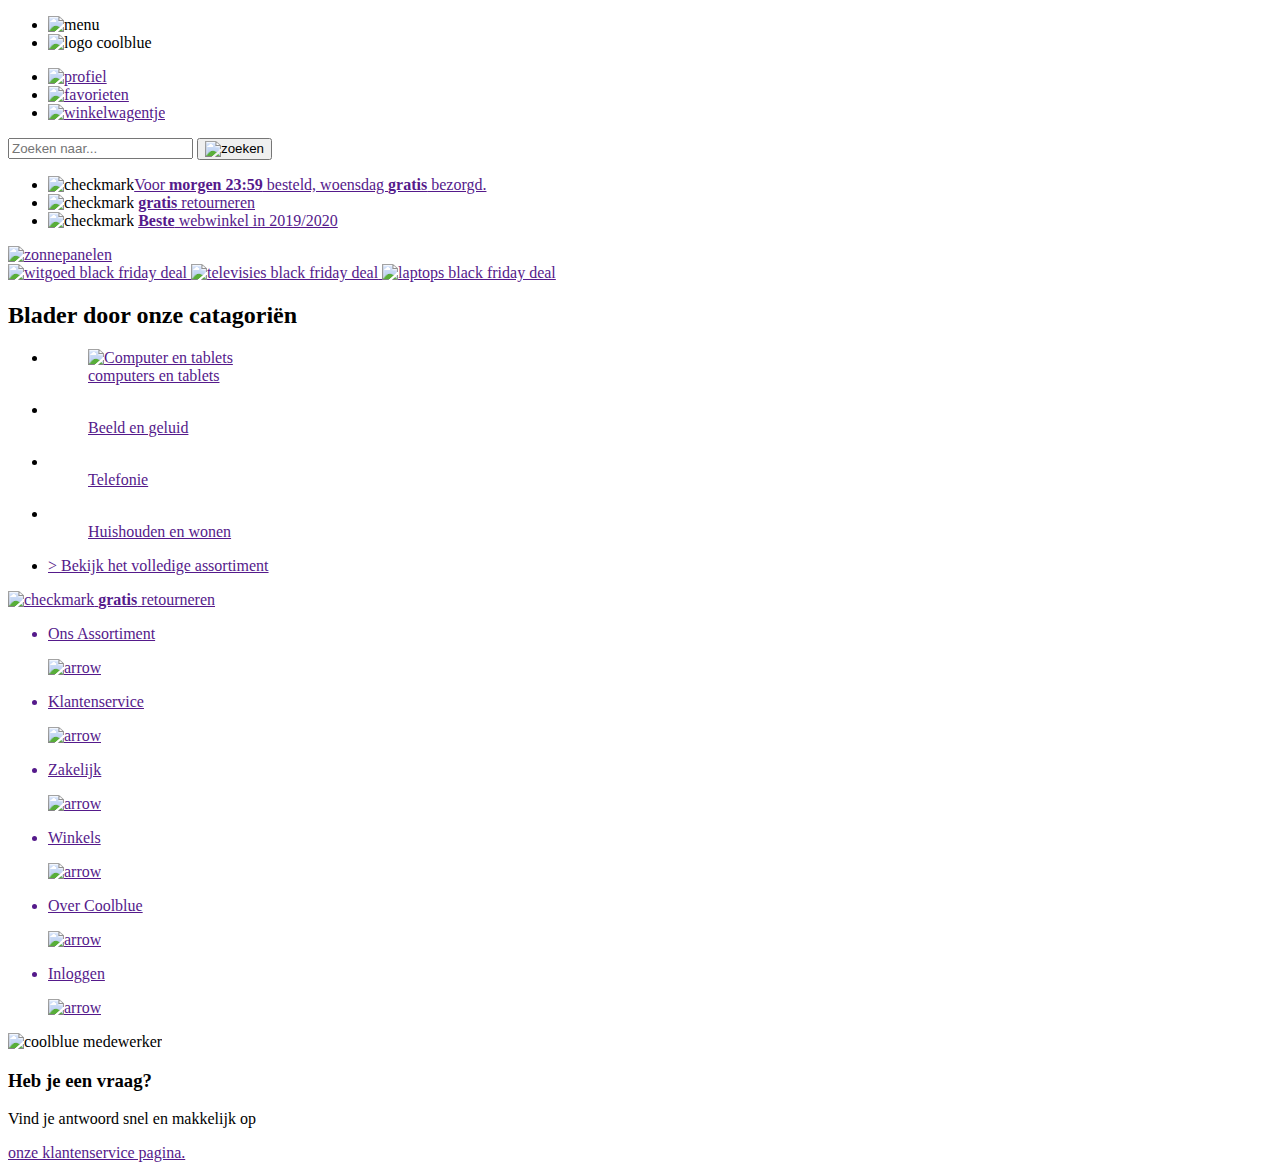
==== index.html @ 5d1df78a "Add files via upload" ====
<!doctype html>
<html lang="nl">
	
<head>
	<meta charset="UTF-8">
	<meta name="author" content="jouw naam">
	<meta name="viewport" content="width=device-width, initial-scale=1">
	
	<title>Coolblue - alles voor een glimlach</title>
	
	<link href="styles/style.css" rel="stylesheet">
</head>

<body>
	<header>
	    <nav>
	        <ul>
	            <li><img src="./images/list.svg" alt="menu"></li>
	            <li><img src="./images/coolblue.svg" alt="logo coolblue"></li>
	        </ul>
	        
	        <ul>
	            <li><a href=""><img src="./images/user-profile.svg" alt="profiel"></a></li>
	            <li><a href=""><img src="./images/heart.svg" alt="favorieten"></a></li>
	            <li><a href=""><img src="./images/shopping-cart.svg" alt="winkelwagentje"></a></li>
	        </ul>
	    </nav>
	    <form action="">
	        <input type="text" placeholder="Zoeken naar...">
	        <button><img src="./images/loupe.svg" alt="zoeken"></button>
	    </form>
	</header>
	<main>
   <nav>
       <ul>
           <li><img src="./images/check.svg" alt="checkmark"><a href="">Voor <strong>morgen 23:59</strong> besteld, woensdag <strong>gratis</strong> bezorgd.</a> </li>
           <li>
              <img src="./images/check.svg" alt="checkmark">
               <a href=""><strong>gratis</strong> retourneren</a>
           </li>
           <li>
              <img src="./images/check.svg" alt="checkmark">
               <a href=""><strong>Beste</strong> webwinkel in 2019/2020</a>
           </li>
       </ul>
   </nav>
	   <a href="">
	       <img src="./images/header.jfif" alt="zonnepanelen">
	   </a>
	   <section>
	       <a href="">
	           <img src="./images/procenten1.jfif" alt="witgoed black friday deal">
	       </a>
	       <a href="">
	           <img src="./images/procenten2.jfif" alt="televisies black friday deal">
	       </a>
	       <a href="">
	           <img src="./images/procenten3.jfif" alt="laptops black friday deal">
	       </a>
	   </section>
	   <nav>
	       <h2>Blader door onze catagoriën</h2>
	       <ul>
	       <li>
	           <a href="">
	           <figure>
	               <img src="./images/comtab.png" alt="Computer en tablets">
	               <figcaption>computers en tablets</figcaption>
	           </figure>
	       </a>
	       </li>
	       <li>
	           <a href="">
	           <figure>
	               <img src="./images/beeld.png" alt="">
	               <figcaption>Beeld en geluid</figcaption>
	           </figure>
	       </a>
	       </li>
	       <li>
	           <a href="">
	           <figure>
	               <img src="./images/telefonie.png" alt="">
	               <figcaption>Telefonie</figcaption>
	           </figure>
	       </a>
	       </li>
	       <li>
	           <a href="">
	           <figure>
	               <img src="./images/huishoud.png" alt="">
	               <figcaption>Huishouden en wonen</figcaption>
	           </figure>
	       </a>
	       </li>
	       <li>
	           <a href="">> Bekijk het volledige assortiment</a>
	       </li>
           </ul>
	   </nav>
	   <div>
	       <div></div>
               <a href=""><img src="./images/check.svg" alt="checkmark"> <strong>gratis</strong> retourneren</a>
               <div></div>
	   </div>
	</main>
	
	<footer>
	    <nav>
	        <ul>
	            <a href="">
	                <li>
	                <p>Ons Assortiment</p>
	                <img src="./images/bracket_white.svg" alt="arrow">
	            </li>
	            </a>
	            <a href="">
	                <li>
	                <p>Klantenservice</p>
	                <img src="./images/bracket_white.svg" alt="arrow">
	            </li>
	            </a>
	            <a href="">
	                <li>
	                <p>Zakelijk</p>
	                <img src="./images/bracket_white.svg" alt="arrow">
	            </li>
	            </a>
	            <a href="">
	                <li>
	                <p>Winkels</p>
	                <img src="./images/bracket_white.svg" alt="arrow">
	            </li>
	            </a>
	            <a href="">
	                <li>
	                <p>Over Coolblue</p>
	                <img src="./images/bracket_white.svg" alt="arrow">
	            </li>
	            </a>
	            <a href="">
	                <li>
	                <p>Inloggen</p>
	                <img src="./images/bracket_white.svg" alt="arrow">
	            </li>
	            </a>
	        </ul>
	    </nav>
	    <section>
	        <img src="./images/coolbluedude.png" alt="coolblue medewerker" class="coolbluedude">
	            <div>
	                <h3>Heb je een vraag?</h3>
	                <p>Vind je antwoord snel en makkelijk op </p><a href="">onze klantenservice pagina.</a>
	            </div>
	    </section>
	</footer>
	<script src="scripts/script.js"></script>
</body>
	
</html>
---- styles/style.css ----
/* CSS Document */
*, *::after, *::before {
  box-sizing:border-box;  
}
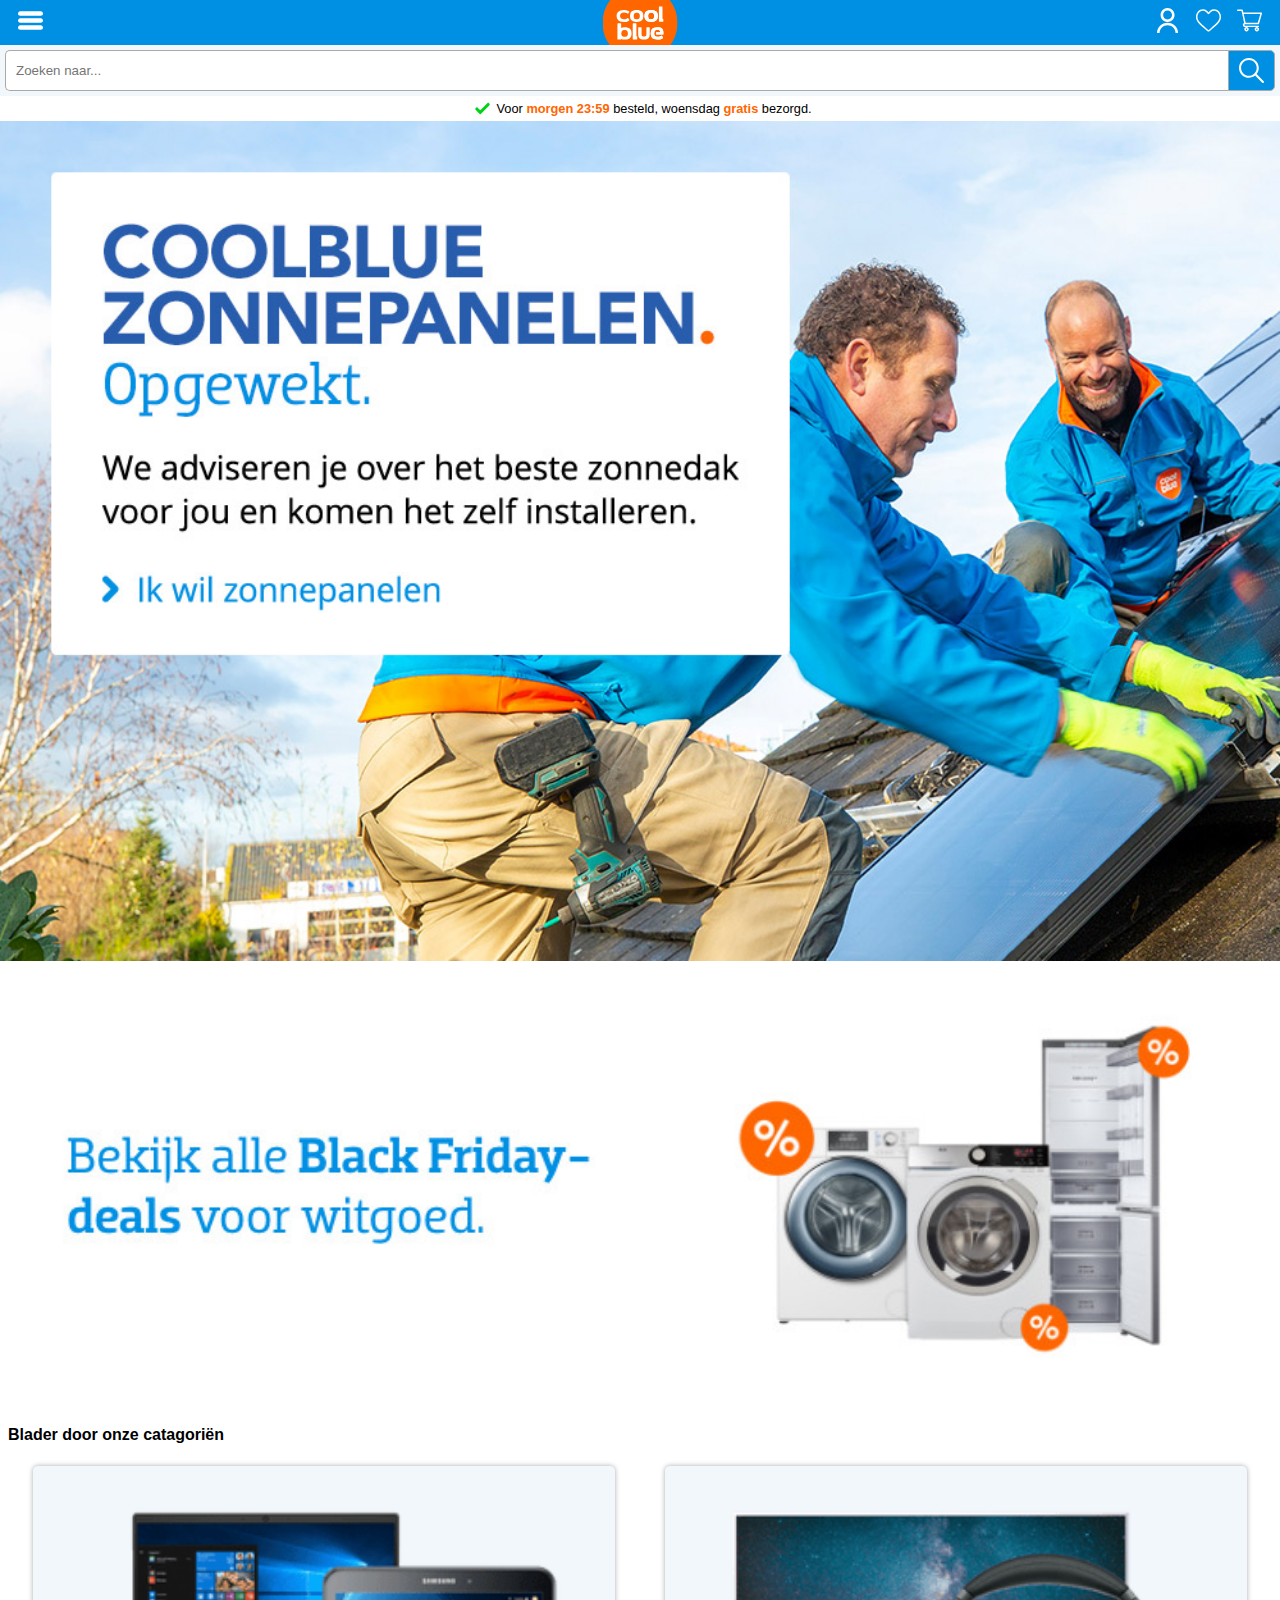
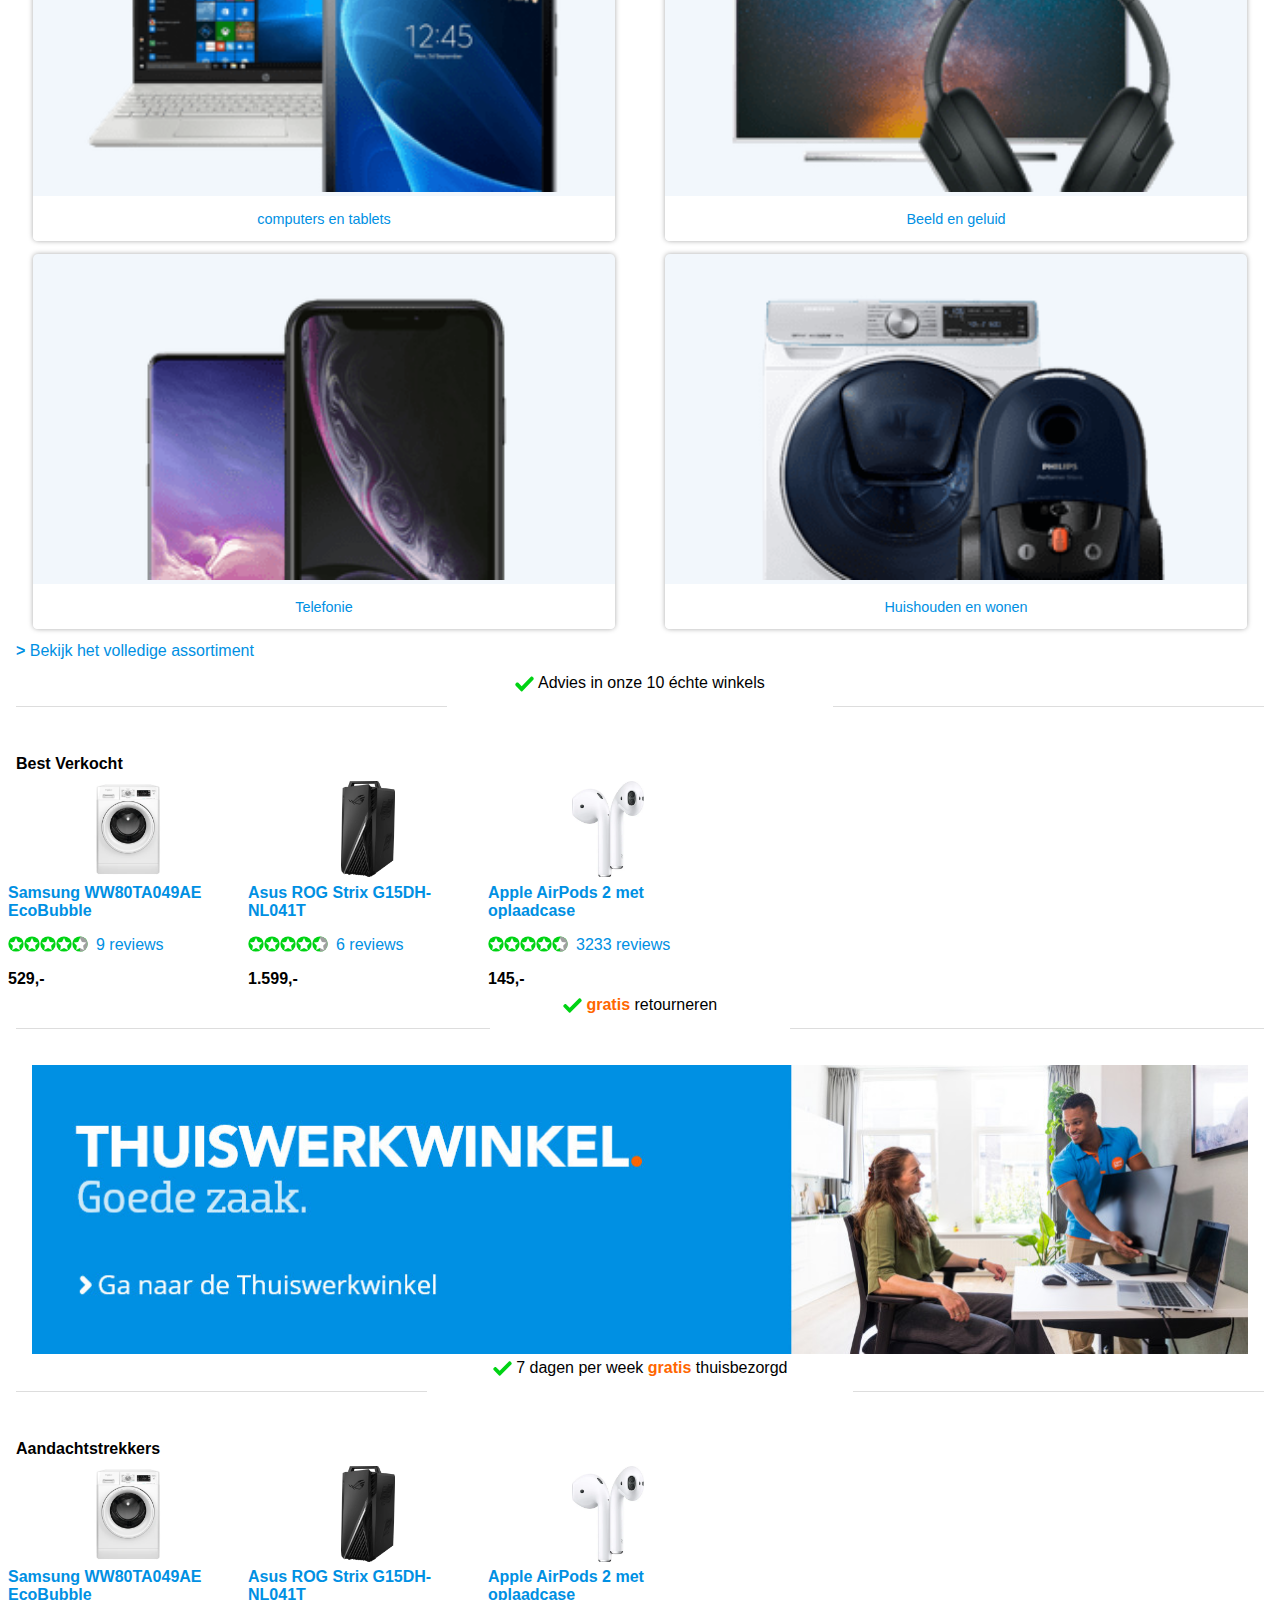
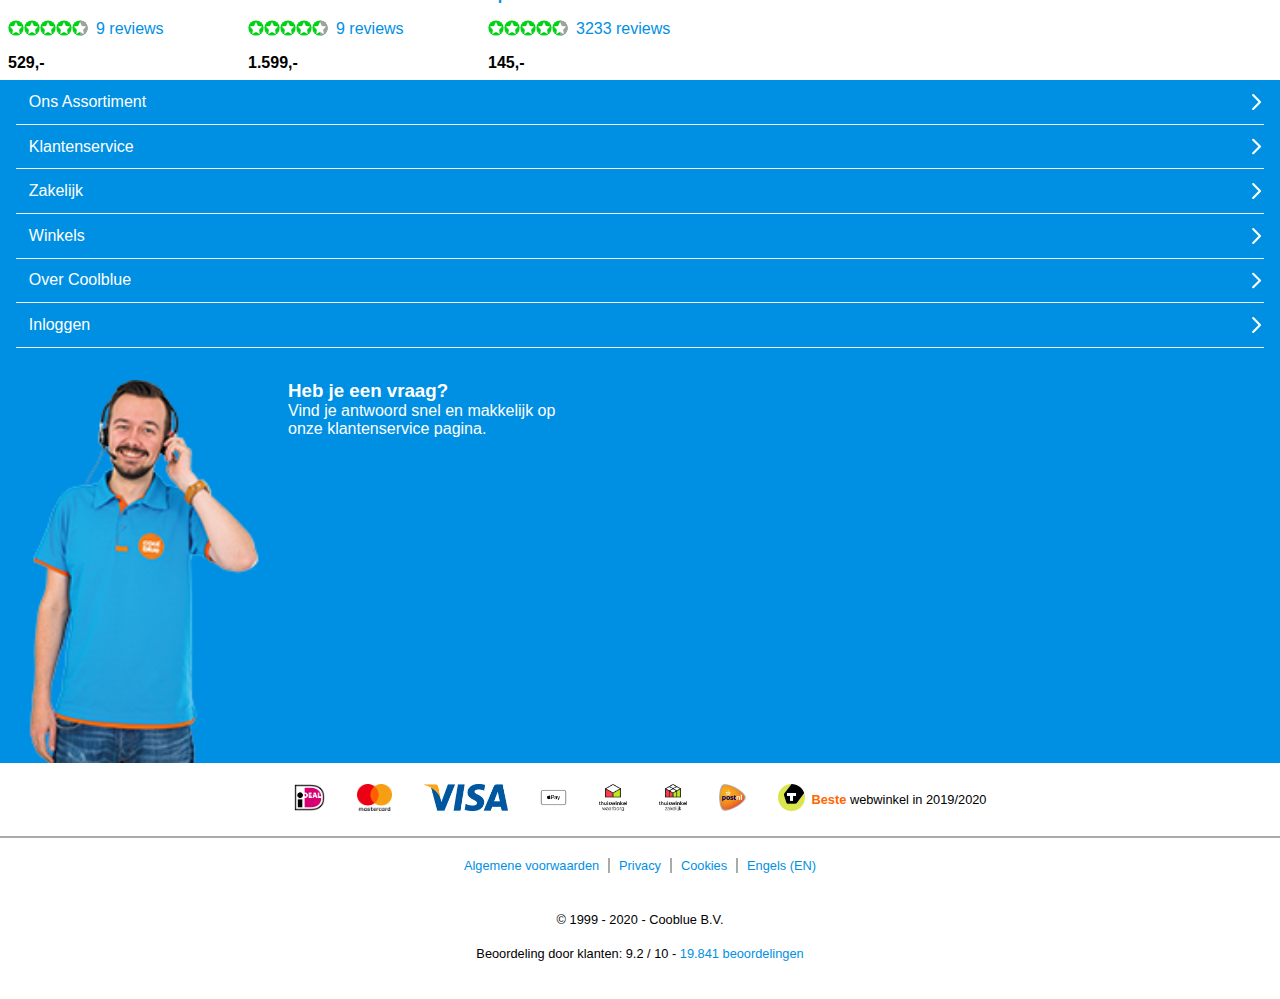
==== commit 2bc018be: "Add files via upload" ====
--- a/index.html
+++ b/index.html
@@ -5,7 +5,7 @@
 	<meta charset="UTF-8">
 	<meta name="author" content="jouw naam">
 	<meta name="viewport" content="width=device-width, initial-scale=1">
-	
+	<link rel="icon" href="./images/coolblue.svg">
 	<title>Coolblue - alles voor een glimlach</title>
 	
 	<link href="styles/style.css" rel="stylesheet">
@@ -25,14 +25,14 @@
 	            <li><a href=""><img src="./images/shopping-cart.svg" alt="winkelwagentje"></a></li>
 	        </ul>
 	    </nav>
-	    <form action="">
+	    <form action="get">
 	        <input type="text" placeholder="Zoeken naar...">
 	        <button><img src="./images/loupe.svg" alt="zoeken"></button>
 	    </form>
 	</header>
 	<main>
    <nav>
-       <ul>
+       <ul id="animation">
            <li><img src="./images/check.svg" alt="checkmark"><a href="">Voor <strong>morgen 23:59</strong> besteld, woensdag <strong>gratis</strong> bezorgd.</a> </li>
            <li>
               <img src="./images/check.svg" alt="checkmark">
@@ -44,7 +44,7 @@
            </li>
        </ul>
    </nav>
-	   <a href="">
+	   <a class="banner" href="">
 	       <img src="./images/header.jfif" alt="zonnepanelen">
 	   </a>
 	   <section>
@@ -98,52 +98,181 @@
 	       </li>
            </ul>
 	   </nav>
-	   <div>
+	   <div class="opmaak">
 	       <div></div>
-               <a href=""><img src="./images/check.svg" alt="checkmark"> <strong>gratis</strong> retourneren</a>
+               <a href=""><img class="opmaakfoto" src="./images/check.svg" alt="checkmark"> Advies in onze 10 échte winkels</a>
                <div></div>
 	   </div>
+	   
+	   <nav>
+	       <h2>Best Verkocht</h2>
+	       <ul>
+	       <li>
+	           <a href="">
+	           <figure>
+	               <img src="./images/wasmachine.webp" alt="Computer en tablets">
+	               <figcaption>Samsung WW80TA049AE EcoBubble</figcaption>
+	           </figure>
+	           <div class="stars">
+	               <img src="./images/star.svg" alt="star">
+	               <img src="./images/star.svg" alt="star">
+	               <img src="./images/star.svg" alt="star">
+	               <img src="./images/star.svg" alt="star">
+	               <img src="./images/halfstar.svg" alt="half a star">
+	               <p>9 reviews</p>
+	           </div>
+	           <p><strong>529,-</strong></p>
+	       </a>
+	       </li>
+               <li>
+	           <a href="">
+	           <figure>
+	               <img src="./images/asus.webp" alt="Computer en tablets">
+	               <figcaption>Asus ROG Strix G15DH-NL041T </figcaption>
+	           </figure>
+	           <div class="stars">
+	               <img src="./images/star.svg" alt="star">
+	               <img src="./images/star.svg" alt="star">
+	               <img src="./images/star.svg" alt="star">
+	               <img src="./images/star.svg" alt="star">
+	               <img src="./images/halfstar.svg" alt="half a star">
+	               <p>6 reviews</p>
+	           </div>
+	           <p><strong>1.599,-</strong></p>
+	       </a>
+	       </li>
+          <li>
+	           <a href="">
+	           <figure>
+	               <img src="./images/airpods.webp" alt="Computer en tablets">
+	               <figcaption>Apple AirPods 2 met oplaadcase </figcaption>
+	           </figure>
+	           <div class="stars">
+	               <img src="./images/star.svg" alt="star">
+	               <img src="./images/star.svg" alt="star">
+	               <img src="./images/star.svg" alt="star">
+	               <img src="./images/star.svg" alt="star">
+	               <img src="./images/halfstar.svg" alt="half a star">
+	               <p>3233 reviews</p>
+	           </div>
+	           <p><strong>145,-</strong></p>
+	       </a>
+	       </li>
+           </ul>
+	   </nav>
+	   <div class="opmaak">
+	       <div></div>
+               <a href=""><img class="opmaakfoto" src="./images/check.svg" alt="checkmark"> <strong>gratis</strong> retourneren</a>
+               <div></div>
+	   </div>
+	   <nav>
+	       <ul>
+	           <li><img src="./images/thuiswerk.jfif" alt="ad one"></li>
+	           <li><img src="./images/vinger.jfif" alt="ad two"></li>
+	       </ul>
+	   </nav>
+	   <div class="opmaak">
+	       <div></div>
+               <a href=""><img class="opmaakfoto" src="./images/check.svg" alt="checkmark"> 7 dagen per week <strong>gratis</strong> thuisbezorgd</a>
+               <div></div>
+	   </div>
+	   <nav>
+	       <h2>Aandachtstrekkers</h2>
+	       <ul>
+	       <li>
+	           <a href="">
+	           <figure>
+	               <img src="./images/wasmachine.webp" alt="Computer en tablets">
+	               <figcaption>Samsung WW80TA049AE EcoBubble</figcaption>
+	           </figure>
+	           <div class="stars">
+	               <img src="./images/star.svg" alt="star">
+	               <img src="./images/star.svg" alt="star">
+	               <img src="./images/star.svg" alt="star">
+	               <img src="./images/star.svg" alt="star">
+	               <img src="./images/halfstar.svg" alt="half a star">
+	               <p>9 reviews</p>
+	           </div>
+	           <p><strong>529,-</strong></p>
+	       </a>
+	       </li>
+               <li>
+	           <a href="">
+	           <figure>
+	               <img src="./images/asus.webp" alt="Computer en tablets">
+	               <figcaption>Asus ROG Strix G15DH-NL041T </figcaption>
+	           </figure>
+	           <div class="stars">
+	               <img src="./images/star.svg" alt="star">
+	               <img src="./images/star.svg" alt="star">
+	               <img src="./images/star.svg" alt="star">
+	               <img src="./images/star.svg" alt="star">
+	               <img src="./images/halfstar.svg" alt="half a star">
+	               <p>9 reviews</p>
+	           </div>
+	           <p><strong>1.599,-</strong></p>
+	       </a>
+	       </li>
+          <li>
+	           <a href="">
+	           <figure>
+	               <img src="./images/airpods.webp" alt="Computer en tablets">
+	               <figcaption>Apple AirPods 2 met oplaadcase </figcaption>
+	           </figure>
+	           <div class="stars">
+	               <img src="./images/star.svg" alt="star">
+	               <img src="./images/star.svg" alt="star">
+	               <img src="./images/star.svg" alt="star">
+	               <img src="./images/star.svg" alt="star">
+	               <img src="./images/halfstar.svg" alt="half a star">
+	               <p>3233 reviews</p>
+	           </div>
+	           <p><strong>145,-</strong></p>
+	       </a>
+	       </li>
+           </ul>
+	   </nav>
 	</main>
 	
 	<footer>
 	    <nav>
 	        <ul>
-	            <a href="">
-	                <li>
+	           <li>
+                <a href="">
 	                <p>Ons Assortiment</p>
 	                <img src="./images/bracket_white.svg" alt="arrow">
-	            </li>
-	            </a>
-	            <a href="">
-	                <li>
+                </a>
+	            </li>
+	            <li>
+                <a href="">
 	                <p>Klantenservice</p>
 	                <img src="./images/bracket_white.svg" alt="arrow">
-	            </li>
-	            </a>
-	            <a href="">
-	                <li>
+                </a>
+	            </li>
+	            <li>
+                <a href="">
 	                <p>Zakelijk</p>
 	                <img src="./images/bracket_white.svg" alt="arrow">
-	            </li>
-	            </a>
-	            <a href="">
-	                <li>
+                </a>
+	            </li>
+	            <li>
+                <a href="">
 	                <p>Winkels</p>
 	                <img src="./images/bracket_white.svg" alt="arrow">
-	            </li>
-	            </a>
-	            <a href="">
-	                <li>
+                </a>
+	            </li>
+	            <li>
+                <a href="">
 	                <p>Over Coolblue</p>
 	                <img src="./images/bracket_white.svg" alt="arrow">
-	            </li>
-	            </a>
-	            <a href="">
-	                <li>
+                </a>
+	            </li>
+	            <li>
+                <a href="">
 	                <p>Inloggen</p>
 	                <img src="./images/bracket_white.svg" alt="arrow">
-	            </li>
-	            </a>
+                </a>
+	            </li>
 	        </ul>
 	    </nav>
 	    <section>
@@ -153,6 +282,29 @@
 	                <p>Vind je antwoord snel en makkelijk op </p><a href="">onze klantenservice pagina.</a>
 	            </div>
 	    </section>
+	    <nav>
+	        <ul>
+	            <li><a href=""><img src="./images/ideal.png" alt="ideal"></a></li>
+	            <li><a href=""><img src="./images/mastercard.png" alt="mastercard"></a></li>
+	            <li><a href=""><img src="./images/cisa.png" alt="visa"></a></li>
+	            <li><a href=""><img src="./images/apple.png" alt="apple pay"></a></li>
+	            <li><a href=""><img src="./images/waarborg.png" alt="waarborg"></a></li>
+	            <li><a href=""><img src="./images/zakelijk.png" alt="zakelijk"></a></li>
+                <li><a href=""><img src="./images/postnl.png" alt="postnl"></a></li>
+                <li><a href=""><img src="./images/tweaker.svg" alt="postnl">
+                </a><a href=""><strong>Beste</strong> webwinkel in 2019/2020</a></li>
+	        </ul>
+	    </nav>
+	    <nav>
+	        <ul>
+	            <li><a href="">Algemene voorwaarden</a></li>
+	            <li><a href="">Privacy</a></li>
+	            <li><a href="">Cookies</a></li>
+	            <li><a href="">Engels (EN)</a></li>
+	        </ul>
+	    </nav>
+	    <p class="copyright">© 1999 - 2020 - Cooblue B.V.</p>
+	    <p class="copyright">Beoordeling door klanten: 9.2 / 10 - <a href="">19.841 beoordelingen</a></p>
 	</footer>
 	<script src="scripts/script.js"></script>
 </body>
--- a/styles/style.css
+++ b/styles/style.css
@@ -1,5 +1,542 @@
 /* CSS Document */
 *, *::after, *::before {
-  box-sizing:border-box;  
-}
-
+  box-sizing:border-box;
+    margin: 0;
+    padding:0;
+}
+
+body {
+    font-family: sans-serif;
+    max-width: 100vw;
+}
+
+header {
+    display: flex;
+    flex-direction: row;
+    flex-wrap: wrap;
+    position: fixed;
+    height: 6em;
+    width: 100%;
+    z-index: 1;
+}
+
+header nav {
+    display: flex;
+    flex-basis: 100%;
+    background-color: #0090e3;
+    background-size: 100px;
+    background-position: center;
+    justify-content: space-between;
+    position: relative;
+    overflow: hidden;
+}
+
+ul {
+    list-style-type: none;
+}
+
+header ul {
+    display: flex;
+    margin: 0px 10px;
+}
+
+header li {
+    padding: .5em;
+}
+
+header nav ul:first-of-type li:nth-of-type(2){
+    position: absolute;
+    width: 75px;
+    top: 50%;
+    left: 50%;
+    transform: translate(-50%, -50%);
+    padding: 0;
+    margin: 0;
+}
+
+header nav ul:first-of-type li:nth-of-type(2) img{
+    width: 75px;
+}
+
+header img {
+    width: 25px;
+}
+
+header img{
+    display: flex;
+}
+
+header form {
+    width: 100%;
+    background: #f2f7fc;
+    padding:5px;
+    display: flex;
+}
+
+header input {
+    padding: 10px;
+    outline: 0;
+    border: 1px solid #aaa;
+    border-right: 0;
+    border-radius: 5px 0px 0px 5px;
+    flex-grow: 3;
+}
+
+header button {
+    background: #0090e3;
+    outline: 0;
+    border: 1px solid #aaa;
+    border-radius: 0 5px 5px 0;
+    padding: 5px 10px;
+}
+
+main {
+    padding-top: 6em;
+}
+
+main nav:nth-of-type(1), main nav:nth-of-type(4) {
+    width: 100%;
+    overflow-x: hidden;
+    width: 95vw;
+    margin: 0 auto;
+}
+
+main nav:nth-of-type(1) ul, main nav:nth-of-type(4) ul {
+    display: flex;
+    flex-wrap: nowrap;
+    flex-direction: row;
+    padding: .3em 0;
+}
+
+main nav:nth-of-type(1) li, main nav:nth-of-type(4) li {
+    width: 100%;
+    flex-basis: 100%;
+    flex-shrink: 0;
+    font-size: .8em;
+    text-align: center;
+    color: #000;
+    display: flex;
+    justify-content: center;
+}
+
+main nav:nth-of-type(1) img {
+    width: 1.2em;
+    margin: 0 .5em
+}
+
+main nav:nth-of-type(1) a {
+    color: #000;
+    align-self: center;
+}
+
+main nav:nth-of-type(1) strong {
+    color: #f60;
+}
+
+main .banner img {
+    width: 100%;
+}
+
+main section:first-of-type {
+    display: flex;
+    flex-direction: row;
+    overflow-x: auto;
+}
+
+main section:first-of-type a {
+    flex-basis: 100%;
+    display: flex;
+    flex-shrink: 0;
+}
+
+
+main section:first-of-type img{
+    width: 100%;
+}
+
+main nav:nth-of-type(2) ul {
+    display: flex;
+    flex-wrap: wrap;
+    padding: .5em;
+    flex-direction: row;
+    justify-content: space-around;
+}
+
+main nav h2 {
+    flex-basis: 100%;
+    font-size: 1.3em;
+    padding: .5em .5em;
+    font-size: 1em;
+}
+
+a {
+    text-decoration: none;
+    color: #0090e3;
+}
+
+main nav:nth-of-type(2) li {
+    width: 46%;
+    margin: .4em 0;
+}
+
+main nav:nth-of-type(2) figure {
+    width: 100%;
+    background: #f2f7fc;
+    border-radius: .3em;
+    box-shadow: 0px 0px 5px #aaa;
+}
+
+main nav:nth-of-type(2) img {
+    width: 100%
+}
+
+main nav:nth-of-type(2) figcaption {
+    background: #fff;
+    padding: 1em;
+    text-align: center;
+    border-radius: 0 0 .3em .3em;
+    font-size: .9em;
+}
+
+main nav:nth-of-type(2) li:last-of-type {
+    width: 100%;
+    margin-left: .5em;
+}
+
+main nav:nth-of-type(2) li:last-of-type::first-letter {
+    font-weight: 900;
+}
+
+main .opmaak {
+    display: flex;
+    justify-content: center;
+    font-size: 1em;
+    padding: 2em 0;
+    position: relative;
+}
+
+main .opmaak strong {
+    color: #f60;
+}
+
+main .opmaakfoto {
+    width: 1.2em;
+    vertical-align: middle;
+}
+
+main .opmaak div {
+    flex-grow: 4;
+    padding: 0 .5em;
+    border-top: .000001em solid #ddd;
+    margin: 0 1em;
+}
+
+main .opmaak a {
+    flex-grow: 1;
+    text-align: center;
+    margin-top: -2.5%;
+}
+
+.opmaak a {
+    color: #000;
+}
+
+/*Begin van eerste producten Best Verkocht*/
+
+main nav:nth-of-type(3), main nav:nth-of-type(5) {
+    padding: .5em;
+}
+
+main nav:nth-of-type(3) ul, main nav:nth-of-type(5) ul{
+    display: flex;
+    flex-wrap: nowrap;
+    overflow-x: auto;
+    
+}
+
+main nav:nth-of-type(3) li, main nav:nth-of-type(5) li{
+    display: flex;
+    flex-wrap: wrap;
+    width: 15em;
+    flex-shrink: 0;
+    
+}
+
+main nav:nth-of-type(3) figure, main nav:nth-of-type(5) figure{
+    display: flex;
+    flex-direction: column;
+    justify-content: center;
+}
+
+main nav:nth-of-type(3) figure img, main nav:nth-of-type(5) figure img{
+    height: 6em;
+    margin: 0 auto;
+}
+
+main nav:nth-of-type(3) figcaption, main nav:nth-of-type(5) figcaption{
+    font-weight: bold;
+    margin-top: .4em;
+    width: .6em;
+    width: 100%;
+}
+
+main nav:nth-of-type(3) b, main nav:nth-of-type(5) b {
+    color: #000;
+}
+
+.stars {
+    display: flex;
+    flex-wrap: wrap;
+    margin: 1em 0;
+    position: relative;
+    flex-basis: 100%;
+}
+
+.stars img {
+    width: 1em;
+    height: 1em;
+}
+
+main nav:nth-of-type(3) p:last-of-type, main nav:nth-of-type(5) p:last-of-type {
+    color: #000;
+}
+
+.stars p:last-of-type {
+    padding-left: .5em;
+    color: #0090e3!important;
+}
+
+main nav:nth-of-type(4) {
+    overflow-x: scroll;
+}
+
+main nav:nth-of-type(4) img {
+    width: 100%;
+}
+
+main nav:nth-of-type(4) li {
+    margin-right: 2em;
+}
+
+/*Begin footer*/
+
+footer {
+}
+
+footer nav:nth-of-type(1) {
+    background: #0090e3;
+}
+
+footer nav:nth-of-type(1)  ul {
+    padding: 0 1em;
+    list-style-type: none;
+}
+
+footer nav:nth-of-type(1) ul p {
+    padding: .8em;
+    color: #fff;
+}
+
+footer nav:nth-of-type(1) li {
+    border-bottom: .002em solid #f2f7fc;
+}
+
+footer nav:nth-of-type(1) li a {
+    display: flex;
+    justify-content: space-between;
+}
+
+footer nav:nth-of-type(1) img {
+    width: 1em;
+}
+
+footer section .coolbluedude {
+    width: 25vw;
+}
+
+footer section {
+    padding-top: 2em;
+    background: #0090e3;
+    display: flex;
+}
+
+footer div {
+    padding: 0;
+    margin: 0;
+    width: 60vw;
+    color: #fff;
+}
+
+footer section:nth-of-type(1) img {
+    width: 20vw;
+    margin: 0 1em;
+}
+
+footer section:nth-of-type(1) div a {
+    color: #fff;
+}
+
+a:hover {
+    text-decoration: underline;
+}
+
+a:hover p{
+    text-decoration: underline;
+}
+
+footer nav:nth-of-type(2) {
+    padding: .5em;
+    border-bottom: 2px solid #aaa;
+}
+
+footer nav:nth-of-type(2) ul {
+    display: flex;
+    flex-wrap: wrap;
+    padding: .5em;
+    justify-content: center;
+}
+
+footer nav:nth-of-type(2) li {
+    display: flex;
+    margin: .3em 0;
+}
+
+footer nav:nth-of-type(2) img {
+    height: 1.7em;
+    margin-left;
+}
+
+footer nav:nth-of-type(2) li+li {
+    margin-left: 2em;
+}
+
+footer nav:nth-of-type(2) li:last-of-type strong{
+    color:#f60;
+}
+
+footer nav:nth-of-type(2) li:last-of-type a:last-of-type{
+    color:#000;
+    font-size: .8em;
+    align-self: center;
+    margin-left: .5em
+}
+
+footer nav:nth-of-type(2) li:last-of-type img{
+}
+
+footer nav:nth-of-type(2) li:last-of-type{
+}
+
+/*3rd Nav in Footer*/
+
+footer nav:nth-of-type(3) ul {
+    display: flex;
+    flex-wrap: nowrap;
+    padding: 1em;
+    justify-content: center;
+}
+
+footer nav:nth-of-type(3) li {
+    margin: .3em 0;
+    font-size: .8em;
+    padding: 0 .7em;
+}
+
+footer nav:nth-of-type(3) li+li {
+    border-left: 2px solid #aaa;
+}
+
+/*Copyright*/
+
+.copyright {
+    text-align: center;
+    margin: 1.5em;
+    font-size: .8em;
+}
+
+.copyright:last-of-type {
+    margin: 1em 0 3em 0;
+}
+
+
+/*Voor de animatie*/
+.right {
+    justify-content: center;
+    transition: .5s
+}
+
+.right_two {
+    justify-content: flex-end;
+    transition: .5s;
+}
+
+#animation {
+    transition: .5s;
+}
+
+/*DETAIL PAGINA*/
+
+body .fixedbar {
+    position: fixed;
+    bottom: 0;
+    width: 100%;
+}
+
+.fixedbar form {
+    display: flex;
+    flex-wrap: nowrap;
+    width: 100%;
+    background: #fff;
+    padding: .4em;
+}
+
+.fixedbar button {
+    padding: 1em;
+    margin: 0 .5em;
+    position: relative;
+    border-radius: .5em
+}
+
+.fixedbar button:first-of-type {
+    flex-grow: 6;
+    background: #4fae32;
+    border: 0;
+    box-shadow: 0 2px #347321;
+}
+
+.fixedbar button:last-of-type {
+    flex-grow: 1;
+    z-index: 1;
+    position: relative;
+    background: #fff;
+    border: 1px solid #aaa;
+}
+
+.fixedbar button img {
+    height: 2em;
+    position: absolute;
+    left: 50%;
+    top: 50%;
+    transform: translate(-50%, -50%);
+    margin: 0;
+    padding: 0;
+}
+
+.none {
+    display: none;
+}
+
+#filled {
+    animation-name: popupheart;
+    animation-duration: .5s;
+    animation-fill-mode: forwards;
+}
+
+@keyframes popupheart {
+    0% {height: 2em}
+    50% {height: 2.5em}
+    100% {height: 2em}
+}
+
+
+
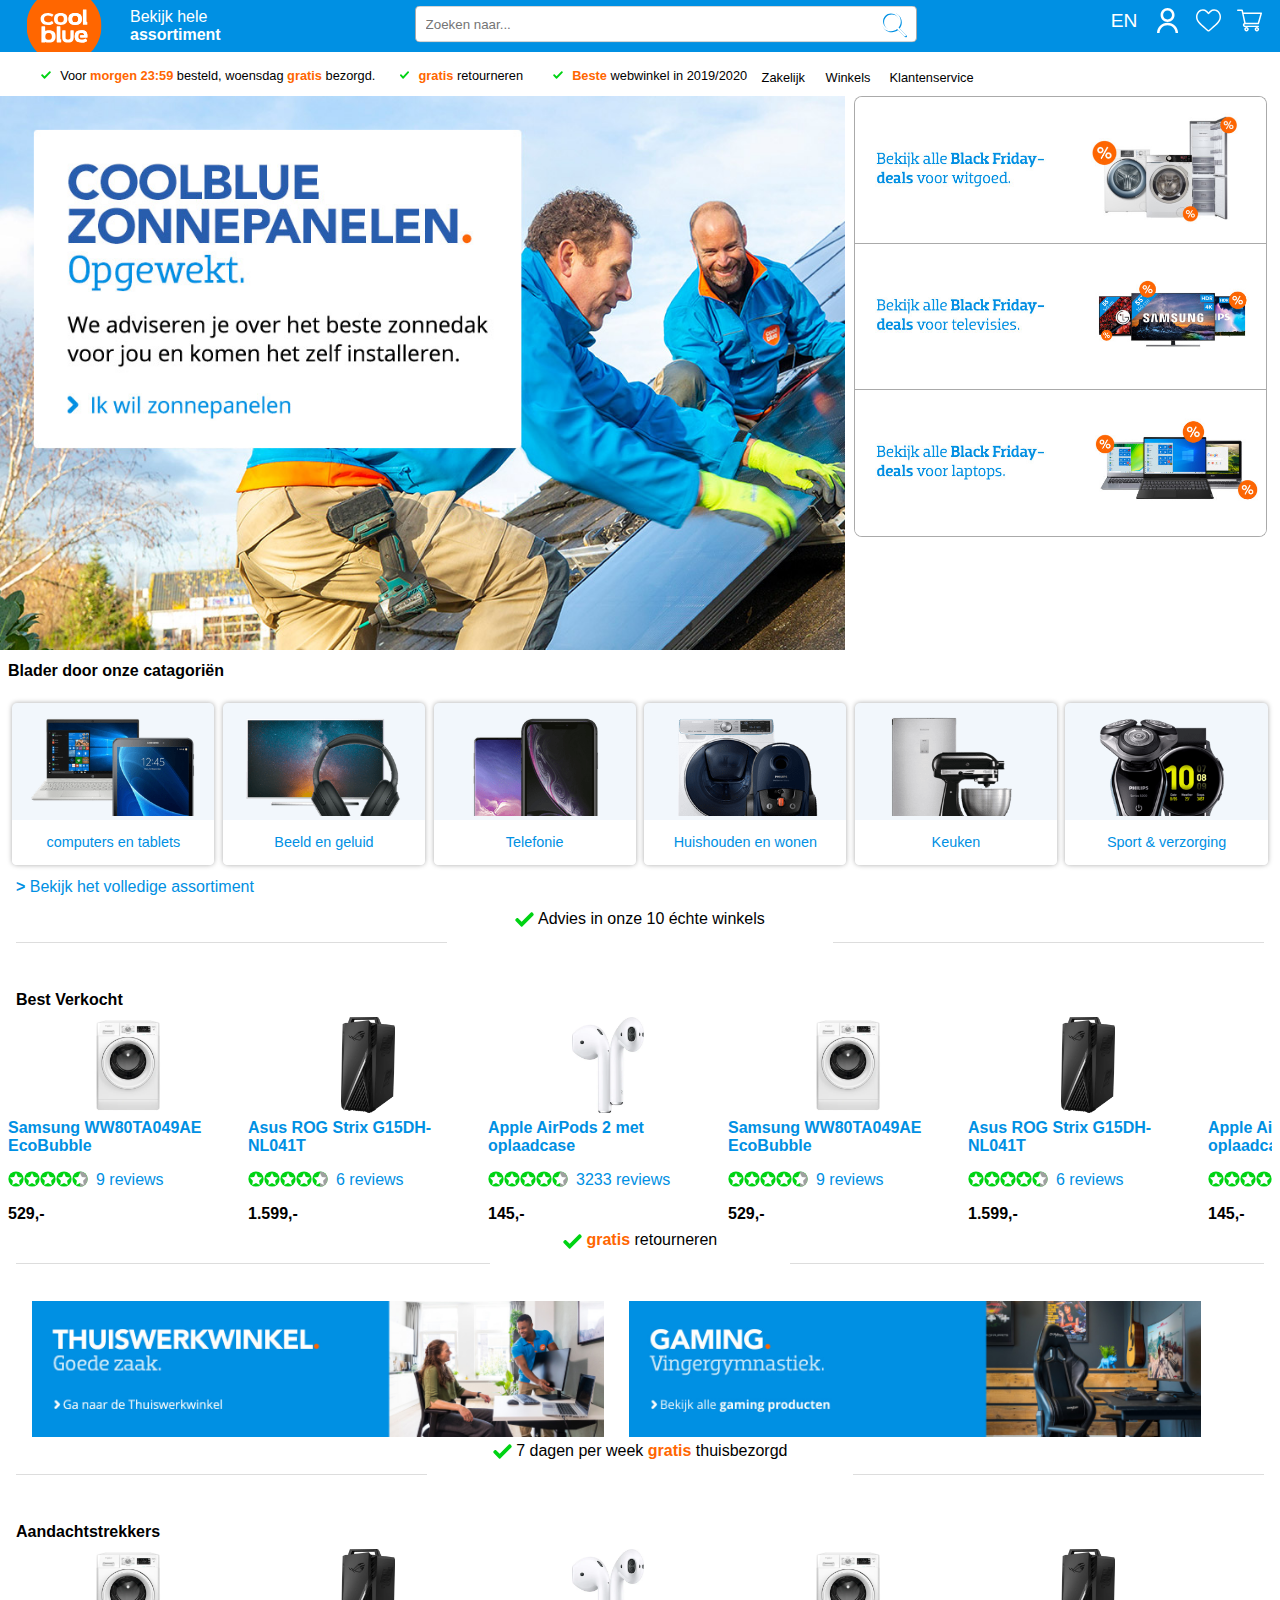
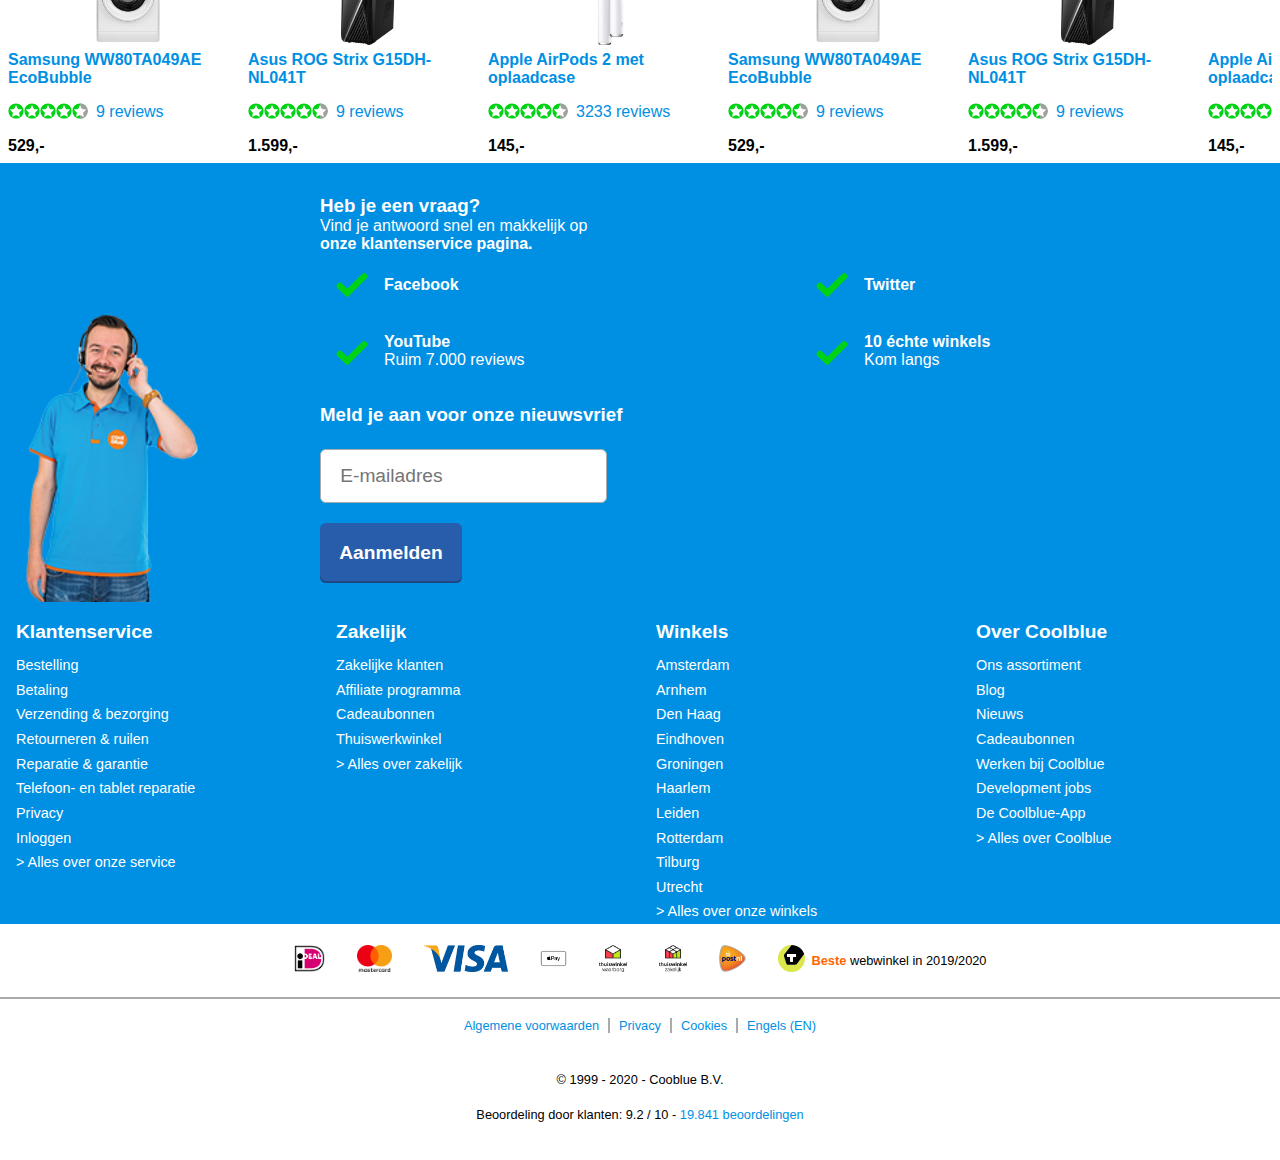
==== commit 320839de: "Add files via upload" ====
--- a/index.html
+++ b/index.html
@@ -15,11 +15,13 @@
 	<header>
 	    <nav>
 	        <ul>
-	            <li><img src="./images/list.svg" alt="menu"></li>
+	            <li id="menu"><img src="./images/list.svg" alt="menu"></li>
 	            <li><img src="./images/coolblue.svg" alt="logo coolblue"></li>
+	            <li><p>Bekijk hele</p><p><strong>assortiment</strong></p></li>
 	        </ul>
 	        
 	        <ul>
+                <li>EN</li>
 	            <li><a href=""><img src="./images/user-profile.svg" alt="profiel"></a></li>
 	            <li><a href=""><img src="./images/heart.svg" alt="favorieten"></a></li>
 	            <li><a href=""><img src="./images/shopping-cart.svg" alt="winkelwagentje"></a></li>
@@ -29,8 +31,70 @@
 	        <input type="text" placeholder="Zoeken naar...">
 	        <button><img src="./images/loupe.svg" alt="zoeken"></button>
 	    </form>
+	    <nav id="navigatie">
+            <h2>Menu</h2><p id="cross">&times;</p>
+	        <ul>
+	            <li>
+	                <a href="">Computers & tablets</a>
+	                <img src="./images/bracket_grey.svg" alt="">
+	            </li>
+	            <li>
+	                <a href="">Beeld & geluid</a>
+	                <img src="./images/bracket_grey.svg" alt="">
+	            </li>
+	            <li>
+	                <a href="">Telefonie</a>
+	                <img src="./images/bracket_grey.svg" alt="">
+	            </li>
+	            <li>
+	                <a href="">Huishouden & wonen</a>
+	                <img src="./images/bracket_grey.svg" alt="">
+	            </li>
+	            <li>
+	                <a href="">Keuken</a>
+	                <img src="./images/bracket_grey.svg" alt="">
+	            </li>
+	            <li>
+	                <a href="">Sport & verzorging</a>
+	                <img src="./images/bracket_grey.svg" alt="">
+	            </li>
+	            <li>
+	                <a href="">Foto & video</a>
+	                <img src="./images/bracket_grey.svg" alt="">
+	            </li>
+	            <li>
+	                <a href="">Navigatie, reizen & fashion</a>
+	                <img src="./images/bracket_grey.svg" alt="">
+	            </li>
+	            <li>
+	                <a href="">Tuin & klussen</a>
+	                <img src="./images/bracket_grey.svg" alt="">
+	            </li>
+	            <li>
+	                <a href="">Acties</a>
+	                <img src="./images/bracket_grey.svg" alt="">
+	            </li>
+	            <li>
+	                <a href="">Zonnepanelen</a>
+	                <img src="./images/bracket_grey.svg" alt="">
+	            </li>
+	            <li>
+	                <a href="">Taal: Nederlands (NL)</a>
+	                <img src="./images/bracket_grey.svg" alt="">
+	            </li>
+	            <li>
+	                <a href="">Mijn Coolblue</a>
+	            </li>
+	            <li>
+	                <a href="">Klantenservice</a>
+	            </li>
+	            <li>
+	                <a href="">Zakelijk</a>
+	            </li>
+	        </ul>
+	    </nav>
 	</header>
-	<main>
+	<main class="index">
    <nav>
        <ul id="animation">
            <li><img src="./images/check.svg" alt="checkmark"><a href="">Voor <strong>morgen 23:59</strong> besteld, woensdag <strong>gratis</strong> bezorgd.</a> </li>
@@ -42,6 +106,9 @@
               <img src="./images/check.svg" alt="checkmark">
                <a href=""><strong>Beste</strong> webwinkel in 2019/2020</a>
            </li>
+           <li><a href="">Zakelijk</a></li>
+           <li><a href="">Winkels</a></li>
+           <li><a href="">Klantenservice</a></li>
        </ul>
    </nav>
 	   <a class="banner" href="">
@@ -58,7 +125,7 @@
 	           <img src="./images/procenten3.jfif" alt="laptops black friday deal">
 	       </a>
 	   </section>
-	   <nav>
+	   <section>
 	       <h2>Blader door onze catagoriën</h2>
 	       <ul>
 	       <li>
@@ -94,17 +161,33 @@
 	       </a>
 	       </li>
 	       <li>
+	           <a href="">
+	           <figure>
+	               <img src="./images/keuken.png" alt="">
+	               <figcaption>Keuken</figcaption>
+	           </figure>
+	       </a>
+	       </li>
+	       <li>
+	           <a href="">
+	           <figure>
+	               <img src="./images/sport.png" alt="">
+	               <figcaption>Sport & verzorging</figcaption>
+	           </figure>
+	       </a>
+	       </li>
+	       <li>
 	           <a href="">> Bekijk het volledige assortiment</a>
 	       </li>
            </ul>
-	   </nav>
+	   </section>
 	   <div class="opmaak">
 	       <div></div>
                <a href=""><img class="opmaakfoto" src="./images/check.svg" alt="checkmark"> Advies in onze 10 échte winkels</a>
                <div></div>
 	   </div>
 	   
-	   <nav>
+	   <section>
 	       <h2>Best Verkocht</h2>
 	       <ul>
 	       <li>
@@ -158,25 +241,76 @@
 	           <p><strong>145,-</strong></p>
 	       </a>
 	       </li>
+          <li>
+	           <a href="">
+	           <figure>
+	               <img src="./images/wasmachine.webp" alt="Computer en tablets">
+	               <figcaption>Samsung WW80TA049AE EcoBubble</figcaption>
+	           </figure>
+	           <div class="stars">
+	               <img src="./images/star.svg" alt="star">
+	               <img src="./images/star.svg" alt="star">
+	               <img src="./images/star.svg" alt="star">
+	               <img src="./images/star.svg" alt="star">
+	               <img src="./images/halfstar.svg" alt="half a star">
+	               <p>9 reviews</p>
+	           </div>
+	           <p><strong>529,-</strong></p>
+	       </a>
+	       </li>
+               <li>
+	           <a href="">
+	           <figure>
+	               <img src="./images/asus.webp" alt="Computer en tablets">
+	               <figcaption>Asus ROG Strix G15DH-NL041T </figcaption>
+	           </figure>
+	           <div class="stars">
+	               <img src="./images/star.svg" alt="star">
+	               <img src="./images/star.svg" alt="star">
+	               <img src="./images/star.svg" alt="star">
+	               <img src="./images/star.svg" alt="star">
+	               <img src="./images/halfstar.svg" alt="half a star">
+	               <p>6 reviews</p>
+	           </div>
+	           <p><strong>1.599,-</strong></p>
+	       </a>
+	       </li>
+          <li>
+	           <a href="">
+	           <figure>
+	               <img src="./images/airpods.webp" alt="Computer en tablets">
+	               <figcaption>Apple AirPods 2 met oplaadcase </figcaption>
+	           </figure>
+	           <div class="stars">
+	               <img src="./images/star.svg" alt="star">
+	               <img src="./images/star.svg" alt="star">
+	               <img src="./images/star.svg" alt="star">
+	               <img src="./images/star.svg" alt="star">
+	               <img src="./images/halfstar.svg" alt="half a star">
+	               <p>3233 reviews</p>
+	           </div>
+	           <p><strong>145,-</strong></p>
+	       </a>
+	       </li>
            </ul>
-	   </nav>
+	   </section>
 	   <div class="opmaak">
 	       <div></div>
                <a href=""><img class="opmaakfoto" src="./images/check.svg" alt="checkmark"> <strong>gratis</strong> retourneren</a>
                <div></div>
 	   </div>
-	   <nav>
+	   <section>
 	       <ul>
 	           <li><img src="./images/thuiswerk.jfif" alt="ad one"></li>
 	           <li><img src="./images/vinger.jfif" alt="ad two"></li>
 	       </ul>
-	   </nav>
+	   </section>
 	   <div class="opmaak">
 	       <div></div>
                <a href=""><img class="opmaakfoto" src="./images/check.svg" alt="checkmark"> 7 dagen per week <strong>gratis</strong> thuisbezorgd</a>
                <div></div>
 	   </div>
-	   <nav>
+	   <section>
 	       <h2>Aandachtstrekkers</h2>
 	       <ul>
 	       <li>
@@ -230,59 +364,171 @@
 	           <p><strong>145,-</strong></p>
 	       </a>
 	       </li>
+          <li>
+	           <a href="">
+	           <figure>
+	               <img src="./images/wasmachine.webp" alt="Computer en tablets">
+	               <figcaption>Samsung WW80TA049AE EcoBubble</figcaption>
+	           </figure>
+	           <div class="stars">
+	               <img src="./images/star.svg" alt="star">
+	               <img src="./images/star.svg" alt="star">
+	               <img src="./images/star.svg" alt="star">
+	               <img src="./images/star.svg" alt="star">
+	               <img src="./images/halfstar.svg" alt="half a star">
+	               <p>9 reviews</p>
+	           </div>
+	           <p><strong>529,-</strong></p>
+	       </a>
+	       </li>
+               <li>
+	           <a href="">
+	           <figure>
+	               <img src="./images/asus.webp" alt="Computer en tablets">
+	               <figcaption>Asus ROG Strix G15DH-NL041T </figcaption>
+	           </figure>
+	           <div class="stars">
+	               <img src="./images/star.svg" alt="star">
+	               <img src="./images/star.svg" alt="star">
+	               <img src="./images/star.svg" alt="star">
+	               <img src="./images/star.svg" alt="star">
+	               <img src="./images/halfstar.svg" alt="half a star">
+	               <p>9 reviews</p>
+	           </div>
+	           <p><strong>1.599,-</strong></p>
+	       </a>
+	       </li>
+          <li>
+	           <a href="">
+	           <figure>
+	               <img src="./images/airpods.webp" alt="Computer en tablets">
+	               <figcaption>Apple AirPods 2 met oplaadcase </figcaption>
+	           </figure>
+	           <div class="stars">
+	               <img src="./images/star.svg" alt="star">
+	               <img src="./images/star.svg" alt="star">
+	               <img src="./images/star.svg" alt="star">
+	               <img src="./images/star.svg" alt="star">
+	               <img src="./images/halfstar.svg" alt="half a star">
+	               <p>3233 reviews</p>
+	           </div>
+	           <p><strong>145,-</strong></p>
+	       </a>
+	       </li>
            </ul>
-	   </nav>
+	   </section>
 	</main>
 	
 	<footer>
-	    <nav>
-	        <ul>
-	           <li>
-                <a href="">
-	                <p>Ons Assortiment</p>
-	                <img src="./images/bracket_white.svg" alt="arrow">
-                </a>
-	            </li>
-	            <li>
-                <a href="">
-	                <p>Klantenservice</p>
-	                <img src="./images/bracket_white.svg" alt="arrow">
-                </a>
-	            </li>
-	            <li>
-                <a href="">
-	                <p>Zakelijk</p>
-	                <img src="./images/bracket_white.svg" alt="arrow">
-                </a>
-	            </li>
-	            <li>
-                <a href="">
-	                <p>Winkels</p>
-	                <img src="./images/bracket_white.svg" alt="arrow">
-                </a>
-	            </li>
-	            <li>
-                <a href="">
-	                <p>Over Coolblue</p>
-	                <img src="./images/bracket_white.svg" alt="arrow">
-                </a>
-	            </li>
-	            <li>
-                <a href="">
-	                <p>Inloggen</p>
-	                <img src="./images/bracket_white.svg" alt="arrow">
-                </a>
-	            </li>
-	        </ul>
-	    </nav>
-	    <section>
-	        <img src="./images/coolbluedude.png" alt="coolblue medewerker" class="coolbluedude">
+	    <div class="opmaak_footer">
+	        <nav>
+	            <ul>
+	                <li>
+	                    <a href="">
+	                        <p>Ons Assortiment</p>
+	                        <img src="./images/bracket_white.svg" alt="arrow">
+	                    </a>
+	                </li>
+	            </ul>
+	            <ul>
+	                <li>
+	                    <a href="">
+	                        <p>Klantenservice</p>
+	                        <img src="./images/bracket_white.svg" alt="arrow">
+	                    </a>
+	                </li>
+	                <li><a href="">Bestelling</a></li>
+	                <li><a href="">Betaling</a></li>
+	                <li><a href="">Verzending & bezorging</a></li>
+	                <li><a href="">Retourneren & ruilen</a></li>
+	                <li><a href="">Reparatie & garantie</a></li>
+	                <li><a href="">Telefoon- en tablet reparatie</a></li>
+	                <li><a href="">Privacy</a></li>
+	                <li><a href="">Inloggen</a></li>
+	                <li><a href="">> Alles over onze service</a></li>
+	            </ul>
+	            <ul>
+	                <li>
+	                    <a href="">
+	                        <p>Zakelijk</p>
+	                        <img src="./images/bracket_white.svg" alt="arrow">
+	                    </a>
+	                </li>
+	                <li><a href="">Zakelijke klanten</a></li>
+	                <li><a href="">Affiliate programma</a></li>
+	                <li><a href="">Cadeaubonnen</a></li>
+	                <li><a href="">Thuiswerkwinkel</a></li>
+	                <li><a href="">> Alles over zakelijk</a></li>
+	            </ul>
+	            <ul>
+	                <li>
+	                    <a href="">
+	                        <p>Winkels</p>
+	                        <img src="./images/bracket_white.svg" alt="arrow">
+	                    </a>
+	                </li>
+	                <li><a href="">Amsterdam</a></li>
+	                <li><a href="">Arnhem</a></li>
+	                <li><a href="">Den Haag</a></li>
+	                <li><a href="">Eindhoven</a></li>
+	                <li><a href="">Groningen</a></li>
+	                <li><a href="">Haarlem</a></li>
+	                <li><a href="">Leiden</a></li>
+	                <li><a href="">Rotterdam</a></li>
+	                <li><a href="">Tilburg</a></li>
+	                <li><a href="">Utrecht</a></li>
+	                <li><a href="">> Alles over onze winkels</a></li>
+	            </ul>
+	            <ul>
+	                <li>
+	                    <a href="">
+	                        <p>Over Coolblue</p>
+	                        <img src="./images/bracket_white.svg" alt="arrow">
+	                    </a>
+	                </li>
+	                <li><a href="">Ons assortiment</a></li>
+	                <li><a href="">Blog</a></li>
+	                <li><a href="">Nieuws</a></li>
+	                <li><a href="">Cadeaubonnen</a></li>
+	                <li><a href="">Werken bij Coolblue</a></li>
+	                <li><a href="">Development jobs</a></li>
+	                <li><a href="">De Coolblue-App</a></li>
+	                <li><a href="">> Alles over Coolblue</a></li>
+	            </ul>
+	            <ul>
+	                <li>
+	                    <a href="">
+	                        <p>Inloggen</p>
+	                        <img src="./images/bracket_white.svg" alt="arrow">
+	                    </a>
+	                </li>
+	            </ul>
+	        </nav>
+	        <section>
+	            <img src="./images/coolbluedude.png" alt="coolblue medewerker" class="coolbluedude">
 	            <div>
 	                <h3>Heb je een vraag?</h3>
 	                <p>Vind je antwoord snel en makkelijk op </p><a href="">onze klantenservice pagina.</a>
+	                <ul>
+	                    <li><img src="./images/check.svg" alt=""><a href="">Facebook</a></li>
+	                    <li><img src="./images/check.svg" alt=""><a href="">Twitter</a></li>
+	                    <li><img src="./images/check.svg" alt=""><span><a href="">YouTube</a>
+	                            <span>Ruim 7.000 reviews</span>
+	                        </span></li>
+	                    <li><img src="./images/check.svg" alt=""><span><a href="">10 échte winkels</a>
+	                            <span>Kom langs</span>
+	                        </span></li>
+	                </ul>
+	                <h3>Meld je aan voor onze nieuwsvrief</h3>
+	                <p>Ontvang de beste aanbiedingen en persoonlijk advies</p>
+	                <form action="get">
+	                    <input type="email" placeholder="E-mailadres">
+	                    <button>Aanmelden</button>
+	                </form>
 	            </div>
-	    </section>
-	    <nav>
+	        </section>
+	    </div>
+	    <nav class="icons">
 	        <ul>
 	            <li><a href=""><img src="./images/ideal.png" alt="ideal"></a></li>
 	            <li><a href=""><img src="./images/mastercard.png" alt="mastercard"></a></li>
@@ -290,9 +536,9 @@
 	            <li><a href=""><img src="./images/apple.png" alt="apple pay"></a></li>
 	            <li><a href=""><img src="./images/waarborg.png" alt="waarborg"></a></li>
 	            <li><a href=""><img src="./images/zakelijk.png" alt="zakelijk"></a></li>
-                <li><a href=""><img src="./images/postnl.png" alt="postnl"></a></li>
-                <li><a href=""><img src="./images/tweaker.svg" alt="postnl">
-                </a><a href=""><strong>Beste</strong> webwinkel in 2019/2020</a></li>
+	            <li><a href=""><img src="./images/postnl.png" alt="postnl"></a></li>
+	            <li><a href=""><img src="./images/tweaker.svg" alt="postnl">
+	                </a><a href=""><strong>Beste</strong> webwinkel in 2019/2020</a></li>
 	        </ul>
 	    </nav>
 	    <nav>
@@ -309,4 +555,4 @@
 	<script src="scripts/script.js"></script>
 </body>
 	
-</html>
+</html>--- a/styles/style.css
+++ b/styles/style.css
@@ -1,13 +1,16 @@
 /* CSS Document */
-*, *::after, *::before {
-  box-sizing:border-box;
+*,
+*::after,
+*::before {
+    box-sizing: border-box;
     margin: 0;
-    padding:0;
+    padding: 0;
 }
 
 body {
     font-family: sans-serif;
     max-width: 100vw;
+    font-family: Open Sans,Arial,Helvetica,Verdana,sans-serif;
 }
 
 header {
@@ -18,9 +21,10 @@
     height: 6em;
     width: 100%;
     z-index: 1;
-}
-
-header nav {
+    z-index: 10;
+}
+
+header nav:nth-of-type(1) {
     display: flex;
     flex-basis: 100%;
     background-color: #0090e3;
@@ -35,16 +39,16 @@
     list-style-type: none;
 }
 
-header ul {
+header nav:nth-of-type(1) ul {
     display: flex;
     margin: 0px 10px;
 }
 
-header li {
+header nav:nth-of-type(1) li {
     padding: .5em;
 }
 
-header nav ul:first-of-type li:nth-of-type(2){
+header nav:nth-of-type(1) ul:first-of-type li:nth-of-type(2) {
     position: absolute;
     width: 75px;
     top: 50%;
@@ -54,22 +58,26 @@
     margin: 0;
 }
 
-header nav ul:first-of-type li:nth-of-type(2) img{
+header nav:nth-of-type(1) ul:first-of-type li:nth-of-type(2) img {
     width: 75px;
+}
+
+header nav:first-of-type ul:nth-of-type(1) li:nth-of-type(3) {
+    display: none;
 }
 
 header img {
     width: 25px;
 }
 
-header img{
+header img {
     display: flex;
 }
 
 header form {
     width: 100%;
     background: #f2f7fc;
-    padding:5px;
+    padding: 5px;
     display: flex;
 }
 
@@ -90,25 +98,98 @@
     padding: 5px 10px;
 }
 
+/*Begin Menu*/
+
+header nav:nth-of-type(2) {
+    position: absolute;
+    background: rgba(0, 0, 0, 0.0);
+    width: 100%;
+    left: -102%;
+}
+
+header nav:nth-of-type(2) h2 {
+    background: #0090e3;
+    text-align: center;
+    color: #fff;
+    font-size: 1em;
+    padding: .5em;
+    width: 90%;
+}
+
+.open {
+    animation-name: open;
+    animation-fill-mode: forwards;
+    animation-duration: .5s;
+}
+
+.close {
+    animation-name: close;
+    animation-fill-mode: forwards;
+    animation-duration: .5s;
+}
+
+header nav:nth-of-type(2) p {
+    position: absolute;
+    color: #fff;
+    top: 0em;
+    right: 12%;
+    font-size: 2em;
+}
+
+header nav:nth-of-type(2) ul {
+    height: 100vh;
+    background: #fff;
+    width: 90%;
+    display: flex;
+    flex-direction: column;
+    padding-top: 1em;
+}
+
+header nav:nth-of-type(2) li {
+    display: flex;
+    flex-direction: row;
+    padding: .8em;
+    width: 100%;
+    justify-content: space-between
+}
+
+header nav:nth-of-type(2) li:nth-of-type(11) {
+    border-bottom: 1px solid #aaa;
+}
+
+header nav:nth-of-type(2) a {
+    color: #000;
+    font-size: .8em;
+}
+
+header nav:nth-of-type(2) img {
+    height: 1em;
+}
+
+/*Einde header*/
+
 main {
     padding-top: 6em;
 }
 
-main nav:nth-of-type(1), main nav:nth-of-type(4) {
+main nav:nth-of-type(1),
+.index section:nth-of-type(4) {
     width: 100%;
     overflow-x: hidden;
     width: 95vw;
     margin: 0 auto;
 }
 
-main nav:nth-of-type(1) ul, main nav:nth-of-type(4) ul {
+main nav:nth-of-type(1) ul,
+.index section:nth-of-type(4) ul {
     display: flex;
     flex-wrap: nowrap;
     flex-direction: row;
     padding: .3em 0;
 }
 
-main nav:nth-of-type(1) li, main nav:nth-of-type(4) li {
+main nav:nth-of-type(1) li,
+.index section:nth-of-type(4) li {
     width: 100%;
     flex-basis: 100%;
     flex-shrink: 0;
@@ -133,28 +214,40 @@
     color: #f60;
 }
 
-main .banner img {
+main nav:nth-of-type(1) li:nth-of-type(4) {
+    display: none;
+}
+
+main nav:nth-of-type(1) li:nth-of-type(5) {
+    display: none;
+}
+
+main nav:nth-of-type(1) li:nth-of-type(6) {
+    display: none;
+}
+
+.index .banner img {
     width: 100%;
 }
 
-main section:first-of-type {
+.index section:first-of-type {
     display: flex;
     flex-direction: row;
     overflow-x: auto;
 }
 
-main section:first-of-type a {
+.index section:first-of-type a {
     flex-basis: 100%;
     display: flex;
     flex-shrink: 0;
 }
 
 
-main section:first-of-type img{
+.index section:first-of-type img {
     width: 100%;
 }
 
-main nav:nth-of-type(2) ul {
+.index section:nth-of-type(2) ul {
     display: flex;
     flex-wrap: wrap;
     padding: .5em;
@@ -162,7 +255,7 @@
     justify-content: space-around;
 }
 
-main nav h2 {
+.index section h2 {
     flex-basis: 100%;
     font-size: 1.3em;
     padding: .5em .5em;
@@ -174,23 +267,31 @@
     color: #0090e3;
 }
 
-main nav:nth-of-type(2) li {
+.index section:nth-of-type(2) li {
     width: 46%;
     margin: .4em 0;
 }
 
-main nav:nth-of-type(2) figure {
+.index section:nth-of-type(2) li:nth-of-type(5) {
+    display: none;
+}
+
+.index section:nth-of-type(2) li:nth-of-type(6) {
+    display: none;
+}
+
+.index section:nth-of-type(2) figure {
     width: 100%;
     background: #f2f7fc;
     border-radius: .3em;
     box-shadow: 0px 0px 5px #aaa;
 }
 
-main nav:nth-of-type(2) img {
+.index section:nth-of-type(2) img {
     width: 100%
 }
 
-main nav:nth-of-type(2) figcaption {
+.index section:nth-of-type(2) figcaption {
     background: #fff;
     padding: 1em;
     text-align: center;
@@ -198,16 +299,16 @@
     font-size: .9em;
 }
 
-main nav:nth-of-type(2) li:last-of-type {
+.index section:nth-of-type(2) li:last-of-type {
     width: 100%;
     margin-left: .5em;
 }
 
-main nav:nth-of-type(2) li:last-of-type::first-letter {
+.index section:nth-of-type(2) li:last-of-type::first-letter {
     font-weight: 900;
 }
 
-main .opmaak {
+.index .opmaak {
     display: flex;
     justify-content: center;
     font-size: 1em;
@@ -215,23 +316,23 @@
     position: relative;
 }
 
-main .opmaak strong {
+.index .opmaak strong {
     color: #f60;
 }
 
-main .opmaakfoto {
+.index .opmaakfoto {
     width: 1.2em;
     vertical-align: middle;
 }
 
-main .opmaak div {
+.index .opmaak div {
     flex-grow: 4;
     padding: 0 .5em;
     border-top: .000001em solid #ddd;
     margin: 0 1em;
 }
 
-main .opmaak a {
+.index .opmaak a {
     flex-grow: 1;
     text-align: center;
     margin-top: -2.5%;
@@ -243,44 +344,51 @@
 
 /*Begin van eerste producten Best Verkocht*/
 
-main nav:nth-of-type(3), main nav:nth-of-type(5) {
+.index section:nth-of-type(3),
+.index section:nth-of-type(5) {
     padding: .5em;
 }
 
-main nav:nth-of-type(3) ul, main nav:nth-of-type(5) ul{
+.index section:nth-of-type(3) ul,
+.index section:nth-of-type(5) ul {
     display: flex;
     flex-wrap: nowrap;
     overflow-x: auto;
-    
-}
-
-main nav:nth-of-type(3) li, main nav:nth-of-type(5) li{
+
+}
+
+.index section:nth-of-type(3) li,
+.index section:nth-of-type(5) li {
     display: flex;
     flex-wrap: wrap;
     width: 15em;
     flex-shrink: 0;
-    
-}
-
-main nav:nth-of-type(3) figure, main nav:nth-of-type(5) figure{
+
+}
+
+.index section:nth-of-type(3) figure,
+.index section:nth-of-type(5) figure {
     display: flex;
     flex-direction: column;
     justify-content: center;
 }
 
-main nav:nth-of-type(3) figure img, main nav:nth-of-type(5) figure img{
+.index section:nth-of-type(3) figure img,
+.index section:nth-of-type(5) figure img {
     height: 6em;
     margin: 0 auto;
 }
 
-main nav:nth-of-type(3) figcaption, main nav:nth-of-type(5) figcaption{
+.index section:nth-of-type(3) figcaption,
+.index section:nth-of-type(5) figcaption {
     font-weight: bold;
     margin-top: .4em;
     width: .6em;
     width: 100%;
 }
 
-main nav:nth-of-type(3) b, main nav:nth-of-type(5) b {
+.index section:nth-of-type(3) b,
+.index section:nth-of-type(5) b {
     color: #000;
 }
 
@@ -297,67 +405,87 @@
     height: 1em;
 }
 
-main nav:nth-of-type(3) p:last-of-type, main nav:nth-of-type(5) p:last-of-type {
+.index section:nth-of-type(3) p:last-of-type,
+.index section:nth-of-type(5) p:last-of-type {
     color: #000;
 }
 
 .stars p:last-of-type {
     padding-left: .5em;
-    color: #0090e3!important;
-}
-
-main nav:nth-of-type(4) {
+    color: #0090e3 !important;
+}
+
+.index section:nth-of-type(4) {
     overflow-x: scroll;
 }
 
-main nav:nth-of-type(4) img {
+.index section:nth-of-type(4) img {
     width: 100%;
 }
 
-main nav:nth-of-type(4) li {
+.index section:nth-of-type(4) li {
     margin-right: 2em;
 }
 
 /*Begin footer*/
 
-footer {
-}
-
-footer nav:nth-of-type(1) {
+footer {}
+
+footer .opmaak_footer {
+    display: flex;
+    flex-direction: column-reverse;
+    background: red;
+}
+
+footer  div nav:nth-of-type(1) {
     background: #0090e3;
-}
-
-footer nav:nth-of-type(1)  ul {
+    min-width: 100vw;
+    
+}
+
+footer .opmaak_footer nav:nth-of-type(1) ul {
     padding: 0 1em;
     list-style-type: none;
 }
 
-footer nav:nth-of-type(1) ul p {
+footer .opmaak_footer nav:nth-of-type(1) ul p {
     padding: .8em;
     color: #fff;
 }
 
-footer nav:nth-of-type(1) li {
+footer .opmaak_footer nav:nth-of-type(1) li {
+    display: none;
+}
+
+footer .opmaak_footer nav:nth-of-type(1) ul li:first-of-type {
+    display: inline;
     border-bottom: .002em solid #f2f7fc;
 }
 
-footer nav:nth-of-type(1) li a {
+footer .opmaak_footer nav:nth-of-type(1) li a {
     display: flex;
     justify-content: space-between;
-}
-
-footer nav:nth-of-type(1) img {
+    border-bottom: .002em solid #f2f7fc;
+
+}
+
+footer  .opmaak_footer img {
     width: 1em;
 }
 
 footer section .coolbluedude {
     width: 25vw;
+}
+
+footer .opmaak_footer {
+    flex-direction: column;
 }
 
 footer section {
     padding-top: 2em;
     background: #0090e3;
     display: flex;
+    min-width: 100vw;
 }
 
 footer div {
@@ -380,71 +508,86 @@
     text-decoration: underline;
 }
 
-a:hover p{
+a:hover p {
     text-decoration: underline;
 }
 
-footer nav:nth-of-type(2) {
+footer .icons {
     padding: .5em;
     border-bottom: 2px solid #aaa;
 }
 
-footer nav:nth-of-type(2) ul {
+footer .icons ul {
     display: flex;
     flex-wrap: wrap;
     padding: .5em;
     justify-content: center;
 }
 
-footer nav:nth-of-type(2) li {
+footer .icons li {
     display: flex;
     margin: .3em 0;
 }
 
-footer nav:nth-of-type(2) img {
+footer .icons img {
     height: 1.7em;
-    margin-left;
-}
-
-footer nav:nth-of-type(2) li+li {
+}
+
+footer .icons li + li {
     margin-left: 2em;
 }
 
-footer nav:nth-of-type(2) li:last-of-type strong{
-    color:#f60;
-}
-
-footer nav:nth-of-type(2) li:last-of-type a:last-of-type{
-    color:#000;
+footer .icons li:last-of-type strong {
+    color: #f60;
+}
+
+footer .icons li:last-of-type a:last-of-type {
+    color: #000;
     font-size: .8em;
     align-self: center;
     margin-left: .5em
 }
 
-footer nav:nth-of-type(2) li:last-of-type img{
-}
-
-footer nav:nth-of-type(2) li:last-of-type{
-}
+footer .icons li:last-of-type img {}
+
+footer .icons li:last-of-type {}
 
 /*3rd Nav in Footer*/
 
-footer nav:nth-of-type(3) ul {
+footer nav:nth-of-type(2) ul {
     display: flex;
     flex-wrap: nowrap;
     padding: 1em;
     justify-content: center;
 }
 
-footer nav:nth-of-type(3) li {
+footer nav:nth-of-type(2) li {
     margin: .3em 0;
     font-size: .8em;
     padding: 0 .7em;
 }
 
-footer nav:nth-of-type(3) li+li {
+footer nav:nth-of-type(2) li + li {
     border-left: 2px solid #aaa;
 }
+
+footer section ul {
+    display: none;
+}
+
+footer section h3:nth-of-type(2) {
+    display: none;
+}
+
+footer section p:nth-of-type(2) {
+    display: none;
+}
+
+footer section form {
+    display: none;
+}
+
+
 
 /*Copyright*/
 
@@ -476,10 +619,734 @@
 
 /*DETAIL PAGINA*/
 
+.detail_page section {
+    padding: .5em;
+    border-bottom: .1em solid #ccc;
+}
+
+.detail_page section:nth-of-type(2) article:nth-of-type(1) img {
+    width: 1.1em;
+    margin-right: -.2em;
+}
+
+h1 {
+    color: #285dab;
+}
+
+.detail_page section:nth-of-type(2) article:nth-of-type(2) {
+    height: 10em;
+}
+
+.detail_page section:nth-of-type(2) article:nth-of-type(2) img {
+    display: flex;
+    height: 100%;
+    margin: 0 auto;
+}
+
+.detail_page section:nth-of-type(2) article:nth-of-type(3) {
+    max-width: 100vw;
+}
+
+.detail_page section:nth-of-type(2) article:nth-of-type(3) ul {
+    display: flex;
+    justify-content: space-between;
+    flex-wrap: nowrap;
+    max-width: 100vw;
+    margin: 1em 0;
+}
+
+.detail_page section:nth-of-type(2) article:nth-of-type(3) li {
+    display: flex;
+    border: 1px solid #ccc;
+    padding: .6em .3em;
+    border-radius: .3em;
+    position: relative;
+    width: 6vw;
+}
+
+.detail_page section:nth-of-type(2) article:nth-of-type(3) img {
+    height: 1em;
+    margin: 0 auto;
+}
+
+.detail_page section:nth-of-type(2) article:nth-of-type(3) li:last-of-type {
+    border: 0;
+    justify-content: center;
+}
+
+.detail_page section:nth-of-type(2) article:nth-of-type(3) li:last-of-type p {
+    position: absolute;
+    top: 0;
+    bottom: 0;
+    left: 0;
+    right: 0;
+    background: rgba(105, 105, 105, 0.9);
+    border-radius: .3em;
+    font-weight: 900;
+    color: #fff;
+    text-align: center;
+    line-height: 2.2em;
+}
+
+.detail_page section:nth-of-type(2) article:nth-of-type(3) li:nth-of-type(8) p {
+    display: none;
+}
+
+.detail_page section:nth-of-type(2) article:nth-of-type(3) li:nth-of-type(4) p {
+    display: none;
+}
+
+.detail_page section:nth-of-type(2) article:nth-of-type(4) {
+    display: flex;
+    flex-wrap: wrap;
+}
+
+.detail_page section:nth-of-type(2) article:nth-of-type(4) button {
+    display: none;
+}
+
+.detail_page section:nth-of-type(2) article:nth-of-type(4) p:nth-of-type(1) {
+    font-size: 1.2em;
+}
+
+.detail_page section:nth-of-type(2) article:nth-of-type(4) p:nth-of-type(2) {
+    font-size: .9em;
+    align-self: center;
+    color: #048637;
+    font-weight: bold;
+}
+
+.detail_page section:nth-of-type(2) article:nth-of-type(4) img {
+    width: 1.2em;
+    margin: 0 .5em;
+}
+
+.detail_page section:nth-of-type(2) article:nth-of-type(4) span {
+    color: #0090e3;
+
+}
+
+.detail_page section:nth-of-type(2) article:nth-of-type(4) p:nth-of-type(3) {
+    font-size: .8em;
+    flex-basis: 100vw;
+    margin: .8em 0;
+
+}
+
+.detail_page section:nth-of-type(2) article:nth-of-type(5) {
+    display: flex;
+    flex-wrap: wrap;
+    width: 100%;
+}
+
+.detail_page section:nth-of-type(2) article:nth-of-type(5) label,
+.detail_page section:nth-of-type(3) article:nth-of-type(2) label {
+    display: flex;
+    width: 96vw;
+    justify-content: flex-start;
+    margin: .5em 0;
+}
+
+.detail_page section:nth-of-type(2) article:nth-of-type(5) h6,
+.detail_page section:nth-of-type(3) article:nth-of-type(2) h6 {
+    flex-basis: 100%;
+    font-size: 1em;
+    margin-bottom: .5em;
+}
+
+.detail_page section:nth-of-type(2) article:nth-of-type(5) input,
+.detail_page section:nth-of-type(3) article:nth-of-type(2) input {
+    min-height: 1.2em;
+    min-width: 1.2em;
+    margin-top: .3em;
+    margin-right: 1em;
+}
+
+.detail_page section:nth-of-type(2) article:nth-of-type(5) span:nth-of-type(1),
+.detail_page section:nth-of-type(3) article:nth-of-type(2) span:nth-of-type(1) {
+    font-size: .9em;
+}
+
+.detail_page section:nth-of-type(2) article:nth-of-type(5) span:nth-of-type(2),
+.detail_page section:nth-of-type(3) article:nth-of-type(2) span:nth-of-type(2) {
+    color: #aaa;
+    flex-grow: 1;
+    text-align: right;
+    
+}
+
+.detail_page section:nth-of-type(2) article:nth-of-type(6) {
+    display: flex;
+    flex-wrap: wrap;
+    justify-content: flex-end;
+}
+
+.detail_page section:nth-of-type(2) article:nth-of-type(6) img {
+    width: 1.8em;
+}
+
+.detail_page section:nth-of-type(2) article:nth-of-type(6) p {
+    flex-basis: 80%;
+    margin: 0 1.2em;
+    font-size: .9em;
+}
+
+.detail_page section:nth-of-type(2) article:nth-of-type(6) p:nth-of-type(2) {
+    flex-basis: 100%;
+    padding-left: 11%;
+}
+
+.detail_page section:nth-of-type(2) article:nth-of-type(6) p:nth-of-type(3),
+.detail_page section:nth-of-type(2) article:nth-of-type(6) img:nth-of-type(2) {
+    margin-top: 1em;
+}
+
+
+.detail_page section:nth-of-type(2) article:nth-of-type(6) p:nth-of-type(4) {
+    margin-top: -1em;
+}
+
+.detail_page section:nth-of-type(2) article:nth-of-type(6) ul {
+    flex-basis: 100%;
+    justify-content: center;
+    margin-top: .5em;
+}
+
+.detail_page section:nth-of-type(2) article:nth-of-type(6) ul img {
+    width: .85em;
+    margin-right: .6em;
+}
+
+.detail_page section:nth-of-type(2) article:nth-of-type(6) li {
+    font-size: .85em;
+    margin: .5em 0;
+}
+
+.detail_page section:nth-of-type(2) article:nth-of-type(6) ul strong {
+    color: #f60;
+}
+
+/* 3rd Section*/
+
+.detail_page section:nth-of-type(3) {
+    padding: .5em;
+    margin-top: 1em;
+    display: flex;
+    flex-wrap: wrap;
+    justify-content: center;
+}
+
+.detail_page section:nth-of-type(3) h5 {
+    font-size: 1em;
+    flex-basis: 100%;
+    margin-bottom: 1em;
+    padding: .5em;
+}
+
+.detail_page section:nth-of-type(3) p:nth-of-type(1) {
+    font-size: .9em;
+    align-self: center;
+
+}
+
+.detail_page section:nth-of-type(3) img:nth-of-type(1) {}
+
+.detail_page section:nth-of-type(3) article:nth-of-type(1) {
+    width: 100vw;
+    padding: .5em;
+}
+
+.detail_page section:nth-of-type(3) article:nth-of-type(1) h6 {
+    font-size: 1em;
+}
+
+.detail_page section:nth-of-type(3) article:nth-of-type(1) label {
+    border: 1px solid #aaa;
+    display: flex;
+    padding: .5em;
+    border-radius: .7em;
+    max-width: 100vw;
+    margin: .5em 0;
+    flex-wrap: wrap;
+    padding-bottom: .6em;
+    position: relative;
+}
+
+.detail_page section:nth-of-type(3) article:nth-of-type(1) label input {
+    align-self: center;
+    width: 1.4em;
+    height: 1.4em;
+
+}
+
+.detail_page section:nth-of-type(3) article:nth-of-type(1) img {
+    width: 2.5em;
+    height: 2.5em;
+    margin: 0 1em;
+    align-self: center
+}
+
+.detail_page section:nth-of-type(3) article:nth-of-type(1) .omhulsel {
+    display: flex;
+    flex-basis: 73%;
+    flex-direction: column;
+    font-size: .8em;
+    padding: 1em 0 3em 0;
+}
+
+.detail_page section:nth-of-type(3) article:nth-of-type(1) label:nth-of-type(2) .omhulsel,
+.detail_page section:nth-of-type(3) article:nth-of-type(1) label:nth-of-type(3) .omhulsel {
+    padding: 1em 0;
+}
+
+.detail_page section:nth-of-type(3) article:nth-of-type(1) .alternatief {
+    flex-basis: 100%;
+    color: #0090e3;
+    margin: .3em 0;
+}
+
+.detail_page section:nth-of-type(3) article:nth-of-type(1) a:nth-of-type(1) {
+    position: absolute;
+    bottom: 1em;
+    left: 7.4em;
+    width: 1.5em;
+    height: 1.5em;
+    color: #aaa;
+    border: 1px solid #aaa;
+    background: #fff;
+    border-right: 0;
+    border-radius: .3em 0 0 .3em;
+    font-weight: bold;
+}
+
+.detail_page section:nth-of-type(3) article:nth-of-type(1) input:nth-of-type(2) {
+    position: absolute;
+    bottom: 1.2em;
+    left: 10.7em;
+    width: 2.9em;
+    height: 1.8em;
+    border: 1px solid #aaa;
+    border-radius: 0;
+    z-index: 2;
+    text-align: center;
+}
+
+.detail_page section:nth-of-type(3) article:nth-of-type(1) a:nth-of-type(2) {
+    position: absolute;
+    bottom: 1em;
+    left: 11.4em;
+    width: 1.5em;
+    height: 1.5em;
+    color: #0090e3;
+    border: 1px solid #aaa;
+    background: #fff;
+    border-left: 0;
+    border-radius: 0 .3em .3em 0;
+    font-weight: bold;
+}
+
+
+.detail_page section:nth-of-type(4) {
+    padding: .5em;
+    display: flex;
+    flex-wrap: wrap;
+}
+
+h5 {
+    font-size: 1em;
+    margin: .5em 0;
+    flex-basis: 100%;
+}
+
+.detail_page section:nth-of-type(4) ul {
+    display: flex;
+    flex-wrap: wrap;
+    font-size: .8em;
+}
+
+.detail_page section:nth-of-type(4) ul li:nth-of-type(odd) span {
+    color: #aaa;
+    border-bottom: 2px dotted #aaa;
+    width: 60%;
+}
+
+.detail_page section:nth-of-type(4) ul li {
+    margin: .5em 0;
+    width: 40%;
+}
+
+.detail_page section:nth-of-type(4) a {
+    flex-basis: 100%;
+    margin: .5em 0;
+}
+
+.detail_page section:nth-of-type(5) li {
+    display: flex;
+    justify-content: flex-start;
+    margin-bottom: .5em;
+    font-size: .9em;
+}
+
+.detail_page section:nth-of-type(5) li img {
+    width: 1em;
+    margin-right: .5em;
+    margin-top: .2em;
+    align-self: flex-start;
+}
+
+.detail_page section:nth-of-type(6) p {
+    font-size: .9em;
+    margin-bottom: 1em
+}
+
+.detail_page section:nth-of-type(7) {
+    font-size: .9em;
+    margin-bottom: 1em
+}
+
+.detail_page section:nth-of-type(7) ul {
+    display: flex;
+    flex-direction: row;
+    justify-content: space-between;
+    margin-bottom: 1em;
+}
+
+.detail_page section:nth-of-type(7) li {
+    padding: 0 .5em;
+}
+
+.detail_page section:nth-of-type(7) span {
+    color: #aaa;
+}
+
+.detail_page section:nth-of-type(7) li + li {
+    border-left: 1px solid #aaa;
+}
+
+.detail_page section:nth-of-type(7) span {
+    font-size: .8em;
+}
+
+.detail_page section:nth-of-type(7) ul li:last-of-type {
+    display: none;
+}
+
+.detail_page section:nth-of-type(8) div {
+    display: flex;
+}
+
+.detail_page section:nth-of-type(8) div div {
+    display: flex;
+    flex-wrap: wrap;
+    padding: 0 .5em;
+}
+
+.detail_page section:nth-of-type(8) div div a {
+    flex-grow: 1;
+    flex-basis: 100%;
+}
+
+.detail_page section:nth-of-type(8) p {
+    font-size: 3.5em;
+    font-weight: bold;
+}
+
+.detail_page section:nth-of-type(8) div:first-of-type img{
+    width: 1.2em;
+    margin-right: .3em
+    
+}
+
+.detail_page section:nth-of-type(8) ul {
+    display: flex;
+    flex-wrap: wrap;
+    justify-content: center;
+}
+
+.detail_page section:nth-of-type(8) ul li {
+    width: 20%;
+    line-height: 1.7em;
+}
+
+.detail_page section:nth-of-type(8) ul li:nth-child(3n+2) {
+    width: 70%;
+    background: #e3e3e3;
+    border-radius: 1em;
+    height: .5em;
+    align-self: center;
+}
+
+.detail_page section:nth-of-type(8) ul li:nth-child(3n+3) {
+    text-align: right;
+    width: 10%;
+}
+
+.detail_page section:nth-of-type(8) ul li:nth-of-type(2) div {
+    background: #00b900;
+    width: 58%;
+    height: .5em;
+    border-radius: 1em;
+}
+
+.detail_page section:nth-of-type(8) ul li:nth-of-type(5) div {
+    background: #00b900;
+    width: 42%;
+    height: .5em;
+    border-radius: 1em;
+}
+
+.detail_page section:nth-of-type(8) div:nth-of-type(1) a:nth-of-type(1) {
+    display: none;
+}
+
+/*ACCESSOIRES*/
+
+.detail_page section:nth-of-type(9) {
+    width: 100%;
+    overflow: hidden;
+}
+
+.detail_page section:nth-of-type(9) ul {
+    display: flex;
+    overflow-y: scroll;
+
+}
+
+.detail_page section:nth-of-type(9) li {
+    width: 50%;
+    margin: .4em 0;
+    margin-left: 1em;
+    flex-shrink: 0;
+}
+
+.detail_page section:nth-of-type(9) li:last-of-type {
+    margin-right: 2em;
+}
+
+.detail_page section:nth-of-type(9) figure {
+    width: 100%;
+    background: #f2f7fc;
+    border-radius: .3em;
+    box-shadow: 0px 0px 5px #aaa;
+    display: flex;
+    flex-direction: column;
+    justify-content: center;
+}
+
+.detail_page section:nth-of-type(9) img {
+    height: 30vw;
+    padding: 1em 0;
+    margin: 0 auto;
+}
+
+.detail_page section:nth-of-type(9) figcaption {
+    background: #fff;
+    padding: 1em;
+    text-align: center;
+    border-radius: 0 0 .3em .3em;
+    font-size: .9em;
+    min-height: 6em;
+}
+
+.detail_page section:nth-of-type(9) span {
+    font-size: .9em;
+    color: #aaa;
+}
+
+.detail_page section:nth-of-type(10) div {
+    display: flex;
+}
+
+.detail_page section:nth-of-type(10) img {
+    align-self: flex-start;
+}
+
+.detail_page section:nth-of-type(10) ul {
+    list-style-type: inherit;
+    list-style-position: inside;
+    margin: 1em;
+}
+
+.detail_page section:nth-of-type(10) span {
+    color: #aaa;
+}
+
+.detail_page section:nth-of-type(10) h3:nth-of-type(1) {
+    display: none;
+}
+
+.detail_page section:nth-of-type(10) h5:nth-of-type(2) {
+    display: none;
+}
+
+.detail_page section:nth-of-type(10) table {
+    display: none;
+}
+
+.detail_page section:nth-of-type(11) ul {
+    display: flex;
+    overflow-x: scroll;
+    padding: 1em 0
+}
+
+.detail_page section:nth-of-type(11) li {
+    flex-shrink: 0;
+}
+
+.detail_page section:nth-of-type(11) li + li {
+    margin-left: 1em
+}
+
+.detail_page section:nth-of-type(11) a {
+    color: #000;
+    padding: .5em 1em;
+    border: 1px solid #000;
+    border-radius: 5em;
+}
+
+.detail_page section:nth-of-type(12) table {
+    display: flex;
+    width: 100%;
+    overflow-x: scroll;
+    border-collapse: collapse;
+}
+
+.detail_page section:nth-of-type(12) table img {
+    height: 8em;
+}
+
+.detail_page section:nth-of-type(12) th {
+    text-align: left;
+}
+
+.detail_page section:nth-of-type(12) tr {
+    border-bottom: 1px solid #aaa;
+    margin: 0;
+    padding: 0;
+}
+
+.detail_page section:nth-of-type(12) td {
+    padding: .5em;
+}
+
+.detail_page section:nth-of-type(12) td span {
+    text-decoration: line-through;
+}
+
+.detail_page section:nth-of-type(12) tr td:first-of-type {
+    color: #aaa;
+}
+
+.detail_page section:nth-of-type(12) tr:first-of-type {
+    border-bottom: 0;
+    text-align: center;
+}
+
+.detail_page section:nth-of-type(12) tr:nth-of-type(3) {
+    color: #aaa;
+}
+
+.detail_page section:nth-of-type(12) strong {
+    color: #000;
+    margin-left: .3em;
+}
+
+.detail_page section:nth-of-type(12) td,
+th {
+    vertical-align: top;
+    background: #fff;
+}
+
+.detail_page section:nth-of-type(12) th:first-of-type,
+.detail_page section:nth-of-type(12) td:first-of-type {
+    position: absolute;
+    max-width: 120px;
+    min-width: 120px;
+    left: 0;
+}
+
+.detail_page section:nth-of-type(12) th:nth-of-type(2),
+.detail_page section:nth-of-type(12) td:nth-of-type(2) {
+    padding-left: 130px;
+}
+
+.detail_page section:nth-of-type(12) th:first-of-type {
+    height: 14.3em;
+}
+
+.detail_page section:nth-of-type(12) tr:first-of-type td:first-of-type {
+    height: 2em;
+}
+
+.detail_page section:nth-of-type(12) tr:last-of-type td + td {
+    min-height: 100em;
+    padding-bottom: 2em;
+}
+
+.detail_page section:nth-of-type(12) th {
+    padding: .5em;
+    justify-content: space-between;
+}
+
+.detail_page section:nth-of-type(12) tr td:first-of-type {
+    height: 2.3em;
+}
+
+.detail_page section:nth-of-type(12) tr + tr + tr {
+    font-size: .8em;
+}
+
+.detail_page section:nth-of-type(12) strong,
+strike {
+    font-size: 1.2em;
+}
+
+.detail_page section:nth-of-type(12) th div {
+    display: flex;
+    font-size: .8em;
+    font-weight: 100;
+    align-self: flex-end;
+}
+
+.detail_page section:nth-of-type(12) div img {
+    width: .8em;
+    height: .8em;
+    align-self: center;
+    margin-right: .1em;
+}
+
+.detail_page section:nth-of-type(13) a {
+    padding: .5em 0;
+    display: block;
+}
+
+.detail_page section:nth-of-type(14) div {
+    background: #f2f7fc;
+    padding: 1em;
+    font-size: .9em;
+}
+
+.detail_page section:nth-of-type(14) h6 {
+    font-size: .9em;
+}
+
+.detail_page section:nth-of-type(14) p:last-of-type {
+    margin: 1em 0;
+}
+
+.detail_page section:nth-of-type(14) p:first-of-type {
+    margin: 0 0 1em 0;
+}
+
+/*DETAIL ANIMATIE*/
+
 body .fixedbar {
     position: fixed;
     bottom: 0;
     width: 100%;
+    z-index: 10;
+    margin: 0;
+    padding: 0;
 }
 
 .fixedbar form {
@@ -499,9 +1366,13 @@
 
 .fixedbar button:first-of-type {
     flex-grow: 6;
-    background: #4fae32;
+    background: #00b900;
     border: 0;
     box-shadow: 0 2px #347321;
+    color: #fff;
+    font-weight: 800;
+    font-size: .8em;
+    z-index: 10;
 }
 
 .fixedbar button:last-of-type {
@@ -510,6 +1381,7 @@
     position: relative;
     background: #fff;
     border: 1px solid #aaa;
+    z-index: 10;
 }
 
 .fixedbar button img {
@@ -533,10 +1405,703 @@
 }
 
 @keyframes popupheart {
-    0% {height: 2em}
-    50% {height: 2.5em}
-    100% {height: 2em}
-}
-
-
-
+    0% {
+        height: 2em
+    }
+
+    50% {
+        height: 2.5em
+    }
+
+    100% {
+        height: 2em
+    }
+}
+
+@keyframes open {
+    0% {
+        left: -102%;
+    }
+
+    50% {
+        background: rgba(0, 0, 0, 0.0);
+        left: 0
+    }
+
+    100% {
+        background: rgba(0, 0, 0, 0.7);
+        left: 0
+    }
+}
+
+@keyframes close {
+    0% {
+        background: rgba(0, 0, 0, 0.7);
+        left: 0;
+    }
+
+    50% {
+        background: rgba(0, 0, 0, 0.0);
+        left: 0
+    }
+
+    100% {
+        left: -102%
+    }
+}
+
+header nav:first-of-type ul:nth-of-type(2) li:first-of-type {
+    display: none;
+}
+
+@media (min-width:767px) {
+    
+    main {
+        padding-top: 3em
+    }
+    
+    header {
+        max-height: 3em;
+    }
+    
+    header nav:first-of-type ul:first-of-type li:first-of-type {
+        display: none;
+    }
+    
+    header nav:nth-of-type(1) ul:first-of-type li:nth-of-type(2) {
+        left: 4em;
+    }
+    
+    header nav:first-of-type ul:nth-of-type(2) li:first-of-type {
+        display: inline;
+        color: #fff;
+        font-size: 1.2em;
+}
+    
+    header nav:first-of-type ul:nth-of-type(1) li:nth-of-type(3) {
+        color: #fff;
+        margin-left: 7em;
+        display: inline;
+    }
+    
+    header form {
+        width: 40%;
+        background: none;
+        position: absolute;
+        left: 52%;
+        top: 50%;
+        transform: translate(-50%, -50%);
+}
+    header button {
+        background: #fff;
+        border-left: 0;
+    }
+    
+    header button img {
+        filter: drop-shadow(1px 1px 0px #0090e3);
+        
+    }
+    
+    .index section:nth-of-type(1) a {
+        flex-basis: 50%;
+    }
+    
+    .index section:nth-of-type(4) li {
+        flex-basis: 47%;
+    }
+    
+    main nav:nth-of-type(1) ul{
+        flex-wrap: nowrap;
+        flex-basis: 100%;
+        padding: 1em 0;
+        max-width: 100%;
+        max-height: 3em;
+        justify-content: flex-start;
+    }
+    
+    main nav:nth-of-type(1) li {
+        text-align: left;
+        justify-content: flex-start;
+        margin-top: .5em;
+        flex-shrink: 1;
+        
+    }
+    
+    main nav:nth-of-type(1) li:first-of-type {
+        min-width: 28em;
+        max-width: 28em;
+    }
+    
+    main nav:nth-of-type(1) li:nth-of-type(2) {
+        min-width: 10em;
+        max-width: 12em;
+    }
+    
+    main nav:nth-of-type(1) li:nth-of-type(3) {
+        min-width: 17em;
+        max-width: 17em
+    }
+    
+    main nav:nth-of-type(1) li:nth-of-type(4) {
+        display: inline;
+        flex-shrink: 0;
+        max-width: 5em;
+    }
+    
+    main nav:nth-of-type(1) li:nth-of-type(5) {
+        display: inline;
+        flex-shrink: 0;
+        max-width: 5em;
+    }
+    
+    main nav:nth-of-type(1) li:nth-of-type(6) {
+        display: inline;
+        flex-shrink: 0;
+        max-width: 5em;
+    }
+    
+    .index section:nth-of-type(2) li {
+    width: 24%;
+    margin: .4em 0;
+    }
+    
+    footer .opmaak_footer {
+        display: flex;
+        flex-direction: column-reverse;
+    }
+    
+    
+    footer .opmaak_footer nav:nth-of-type(1) {
+        display: flex;
+    }
+    
+    footer .opmaak_footer nav:nth-of-type(1) img {
+        display: none;
+    }
+    
+    footer .opmaak_footer nav:nth-of-type(1) ul {
+        flex-basis: 25%;
+    }
+    
+    footer .opmaak_footer nav:nth-of-type(1) ul li {
+        display: inline;
+        border: 0;
+    }
+    
+    footer .opmaak_footer nav:nth-of-type(1) ul li a {
+        color: #fff;
+        border: 0;
+        padding: .3em 0;
+        font-size: .9em;
+    }
+    
+    footer .opmaak_footer nav:nth-of-type(1) ul p {
+        padding: 0;
+    }
+    
+    footer .opmaak_footer nav:nth-of-type(1) ul:nth-of-type(1), footer nav:nth-of-type(1) ul:nth-of-type(6) {
+        display: none;
+    }
+    
+    footer .opmaak_footer nav:nth-of-type(1) ul li:first-of-type a {
+    font-weight: bolder;
+        font-size: 1.2em;
+        padding: 1em 0 .5em 0;
+}
+    footer .opmaak_footer section {
+        display: flex;
+        flex-wrap: wrap;
+        justify-content: space-between;
+    }
+    
+    footer .opmaak_footer section img {
+        align-self: flex-end;
+    }
+    
+    footer .opmaak_footer section div:first-of-type {
+        flex-basis: 75vw;
+        
+    }
+    
+    footer .opmaak_footer section div ul {
+        display: flex;
+        flex-wrap: wrap;
+        justify-content: flex-start;
+    }
+    
+    footer .opmaak_footer section ul li {
+        flex-basis: 37.5vw;
+        padding: 1em 0;
+        display: flex;
+    }
+    
+    footer section li img {
+        align-self: center;
+        max-width: 2em;
+        height: 2em;
+    }
+    
+    footer section span {
+        display: flex;
+        flex-direction: column;
+        align-self: center;
+        justify-content: flex-start;
+        text-align: left;
+    }
+    
+    footer section a {
+        font-weight: bolder;
+        align-self: center;
+    }
+    
+    footer section span a {
+        align-self: flex-start;
+    }
+    
+    footer section span span {
+        align-self: flex-start;
+    }
+    
+    footer section h3:nth-of-type(2) {
+        padding: 1em 0 .2em 0;
+        max-width: 40%;
+        display: block;
+    }
+    
+    footer section span:nth-of-type(2) {
+        max-width: 40%;
+        display: block;
+    }
+    
+    footer section form {
+        display: block;
+        flex-direction: column;
+        max-width: 40%;
+    }
+    
+    footer input {
+        padding: .8em 1em;
+        margin: 1em 0;
+        font-size: 1.2em;
+        border-radius: .3em;
+        border: 1px solid #aaa;
+    }
+    
+    footer section .coolbluedude {
+        max-width: 15vw;
+    }
+    
+    footer section button {
+        background-color: #285dab;
+        color: #fff;
+        padding: 1em;
+        max-width: 80%;
+        font-size: 1.2em;
+        font-weight: bolder;
+        border-radius: .3em;
+        box-shadow: inset 0 -2px 0 0 #1e4680;
+        outline: none;
+        border: none;
+        margin-bottom: 1em;
+    }
+    
+/*    DETAIL PAGINA TABLET*/
+    .fixedbar {
+        display: none;
+    }
+    
+    .detail_page section:nth-of-type(2) article:nth-of-type(3) li:nth-of-type(4) {
+    border: 0;
+    justify-content: center;
+}
+
+    .detail_page section:nth-of-type(2) article:nth-of-type(3) li:nth-of-type(4) p {
+    position: absolute;
+    top: 0;
+    bottom: 0;
+    left: 0;
+    right: 0;
+    background: rgba(105, 105, 105, 0.9);
+    border-radius: .3em;
+    font-weight: 900;
+    color: #fff;
+    text-align: center;
+    line-height: 5em;
+}
+    
+    .detail_page section:nth-of-type(2) article:nth-of-type(3) li:nth-of-type(9), .detail_page section:nth-of-type(2) article:nth-of-type(3) li:nth-of-type(10), .detail_page section:nth-of-type(2) article:nth-of-type(3) li:nth-of-type(11), .detail_page section:nth-of-type(2) article:nth-of-type(3) li:nth-of-type(12), .detail_page section:nth-of-type(2) article:nth-of-type(3) li:nth-of-type(8),.detail_page section:nth-of-type(2) article:nth-of-type(3) li:nth-of-type(7), .detail_page section:nth-of-type(2) article:nth-of-type(3) li:nth-of-type(6), .detail_page section:nth-of-type(2) article:nth-of-type(3) li:nth-of-type(5) {
+    display: none;
+}
+    
+    .detail_page section:nth-of-type(2) {
+        display: flex;
+        flex-wrap: wrap;
+        flex-direction: column;
+        border-bottom: 0;
+    }
+    
+    
+    .detail_page section:nth-of-type(2) article:nth-of-type(1) {
+        order: 1;
+        max-width: 40vw;
+        font-size: 1.2em;
+        position: absolute;
+        right: 4.5em;
+        font-family: DobraSlabMedium,Georgia,Times New Roman,Times,Droid Serif,serif;
+    }
+    
+    .detail_page section:nth-of-type(2) article:nth-of-type(2) {
+        display: flex;
+        flex-direction: column;
+        order: 1;
+        width: 45vw;
+        height: 15em;
+    }
+    
+    .detail_page section:nth-of-type(2) article:nth-of-type(3) {
+        order: 1;
+        width: 45vw;
+    }
+    
+    .detail_page section:nth-of-type(2) article:nth-of-type(3) ul li img {
+        height: 6vw;
+    }
+    
+    .detail_page section:nth-of-type(2) article:nth-of-type(3) ul li {
+        height: 9vw;
+        width:  9vw;
+    }
+    
+    .detail_page section:nth-of-type(2) article:nth-of-type(4) {
+        order: 3;
+        position: absolute;
+        right: -2em;
+        top: 13em;
+        max-width: 55vw;
+    }
+    
+    .detail_page section:nth-of-type(2) article:nth-of-type(4) form {
+        width: 45vw;
+    }
+    
+    .detail_page section:nth-of-type(2) article:nth-of-type(4) button {
+        display: block;
+        width: 100%;
+        font-size: 1em;
+    }
+    
+    .detail_page section:nth-of-type(2) article:nth-of-type(4) button:first-of-type {
+        background: #285dab;
+        color: #fff;
+        padding: 1em;
+        margin-bottom: 1em;
+        border: 1px solid #aaa;
+        border-radius: .5em;
+    }
+    
+    .detail_page section:nth-of-type(2) article:nth-of-type(4) button:nth-of-type(2) {
+        background: #fff;
+        border: 1px solid #aaa;
+        border-radius: .5em;
+        padding: 1em;
+        color: #0090e3;
+    }
+    
+    .detail_page section:nth-of-type(2) article:nth-of-type(5) {
+        display: none;
+    }
+    
+    .detail_page section:nth-of-type(2) article:nth-of-type(6) {
+        order: 4;
+        width: 45vw;
+        position: absolute;
+        right: 4em;
+        font-size: .8em;
+        top: 32em;
+    }
+    
+    .detail_page section:nth-of-type(2) article:nth-of-type(6) ul {
+        display: none;
+    }
+    
+    .detail_page section:nth-of-type(2) article:nth-of-type(6) {
+        
+    }
+    
+    .detail_page section:nth-of-type(4) {
+        margin-top: 5em;
+    }
+    
+    .detail_page section:nth-of-type(3) {
+        display: none;
+    }
+    
+    .detail_page section:nth-of-type(5) {
+        border-bottom: 0;
+    }
+    
+    .detail_page section:nth-of-type(6) {
+        border-bottom: 0;
+    }
+    
+    .detail_page section:nth-of-type(7) ul {
+        flex-direction: column;
+    }
+    
+    .detail_page section:nth-of-type(7) ul li:last-of-type {
+        display: inline;
+    }
+    
+    .detail_page section:nth-of-type(7) ul li:nth-of-type(3) {
+        display: none;
+    }
+    
+    .detail_page section:nth-of-type(7) a, .detail_page section:nth-of-type(6) a, .detail_page section:nth-of-type(5) a {
+        display: none;
+    }
+    
+    .detail_page section:nth-of-type(7) ul a {
+        display: inline;
+    }
+    
+    .detail_page section:nth-of-type(7) ul li {
+        list-style-position: inside;
+        list-style-type: disc;
+    }
+    
+    .detail_page section:nth-of-type(8)  div:nth-of-type(1) p {
+        display: none;
+    }
+    
+    .detail_page section:nth-of-type(8) div:nth-of-type(1) {
+        flex-direction: row;
+        flex-wrap: nowrap;
+    }
+    
+    .detail_page section:nth-of-type(8) ul {
+        display: none;
+    }
+    
+    .detail_page section:nth-of-type(8) div:nth-of-type(1) a:nth-of-type(1) {
+        display: inline;
+        flex-basis: 10em;
+    }
+    
+    .detail_page section:nth-of-type(8) div:nth-of-type(1) a:nth-of-type(2){
+        display: none;
+    }
+    
+    .detail_page section:nth-of-type(9) {
+        display: flex;
+        flex-direction: column;
+        order: 7;
+    }
+    
+    .detail_page section:nth-of-type(9) li {
+        width: 22vw;
+    }
+    
+    .detail_page section:nth-of-type(9) img {
+        height: 12vw;
+    }
+    
+    .detail_page section:nth-of-type(10) table {
+        border-collapse: separate;
+        border-spacing: 0;
+        display: inline;
+        flex-wrap: wrap;
+        min-width: 100vw;
+        margin-bottom: 2em;
+    }
+    
+    .detail_page section:nth-of-type(10) table tr {
+        width: 100%;
+    }
+    
+    .detail_page section:nth-of-type(10) table tr:nth-of-type(2n) {
+        background: #f3f3f3;
+    }
+    
+    .detail_page section:nth-of-type(10) table tr img {
+        width: 1em;
+    }
+    
+    .detail_page section:nth-of-type(10) table tr td {
+        border-spacing: 0;
+        border: 0;
+        padding: .3em;
+        width: 55%
+    }
+    
+    .detail_page section:nth-of-type(10) table tr td:first-of-type {
+        width: 2em;
+    }
+    
+    .detail_page section:nth-of-type(10) table tr td:nth-of-type(2) {
+        flex-basis: 45%;
+    }
+    
+    .detail_page section:nth-of-type(10) table tr td:nth-of-type(3) {
+        width: 45%;
+    }
+    
+    .detail_page section:nth-of-type(10) h3:nth-of-type(1) {
+    display: block;
+}
+    
+    .detail_page section:nth-of-type(10) h5:nth-of-type(2) {
+        display: block;
+    }
+    
+    .detail_page section:nth-of-type(13) {
+        display: none;
+    }
+    
+    .detail_page section:nth-of-type(2) article:nth-of-type(3) li:nth-of-type(4) p {
+    display: inline;
+}
+}
+
+@media (min-width:1200px) {
+    
+    .index .banner img {
+    width: 66%;
+}
+    
+    .index section:nth-of-type(1)  {
+        position: absolute;
+        top: 6em;
+        flex-direction: column;
+        width: 32.3%;
+        right: 1%;
+    }
+    
+    .index section:nth-of-type(1) ul {
+        overflow: visible;
+    }
+    
+    .index section:nth-of-type(1) a img {
+        border: .5px solid #aaa;
+    }
+    
+    .index section:nth-of-type(1) a:first-of-type img {
+        border-radius: .5em .5em 0 0;
+        border-bottom: 0;
+    }
+    
+    .index section:nth-of-type(1) a:last-of-type img {
+        border-radius: 0 0 .5em .5em;
+        border-top: 0;
+    }
+    
+    .index section:nth-of-type(2) li {
+    width: 16%;
+    margin: .4em 0;
+    }
+    
+    .index section:nth-of-type(2) li:nth-of-type(5) {
+    display: inline;
+}
+
+.index section:nth-of-type(2) li:nth-of-type(6) {
+    display: inline;
+}
+    
+    main nav:nth-of-type(1) li {
+        text-align: left;
+        justify-content: flex-start;
+    }
+    
+    .detail_page section:nth-of-type(2) article:nth-of-type(3) li:nth-of-type(8) {
+    border: 0;
+    justify-content: center;
+}
+    
+    .detail_page section:nth-of-type(2) article:nth-of-type(3) li:nth-of-type(4) p{
+    display: none;
+}
+    
+    .detail_page section:nth-of-type(2) article:nth-of-type(3) li:nth-of-type(4){
+    border: 1px solid #aaa;
+}
+
+    .detail_page section:nth-of-type(2) article:nth-of-type(3) li:nth-of-type(8) p {
+    position: absolute;
+    top: 0;
+    bottom: 0;
+    left: 0;
+    right: 0;
+    background: rgba(105, 105, 105, 0.9);
+    border-radius: .3em;
+    font-weight: 900;
+    color: #fff;
+    text-align: center;
+    line-height: 2.2em;
+}
+    
+    .detail_page section:nth-of-type(2) article:nth-of-type(3) li:nth-of-type(9), .detail_page section:nth-of-type(2) article:nth-of-type(3) li:nth-of-type(10), .detail_page section:nth-of-type(2) article:nth-of-type(3) li:nth-of-type(11), .detail_page section:nth-of-type(2) article:nth-of-type(3) li:nth-of-type(12) {
+    display: inline;
+}
+    
+    .detail_page section:nth-of-type(2) article:nth-of-type(3) ul li {
+        width: 5vw;
+        height: 5vw;
+    }
+    
+    .detail_page section:nth-of-type(2) article:nth-of-type(3) ul li img {
+        width: 3vw;
+        height: 3vw;
+        margin: 0 auto;
+    }
+    
+    .detail_page section:nth-of-type(2) article:nth-of-type(4) {
+        right: -5em;
+    }
+    
+    .detail_page section:nth-of-type(2) article:nth-of-type(6) {
+        right: 9em;
+    }
+    
+    .detail_page section:nth-of-type(2) {
+        width: 100%;
+        overflow: hidden;
+    }
+    
+    main {
+        overflow-y: hidden;
+    }
+    
+    .detail_page section:nth-of-type(4) {
+        position: absolute;
+        right: 0;
+        max-width: 40vw;
+        border-bottom: 0;
+        margin-top: 2em;
+    }
+    
+    .detail_page section:nth-of-type(5) {
+        margin-top: 2em;
+    }
+    
+    .detail_page section:nth-of-type(5), .detail_page section:nth-of-type(6), .detail_page section:nth-of-type(7) {
+        max-width: 60vw;
+        border-bottom: 0;
+    }
+    
+    .detail_page section:nth-of-type(10) h5:first-of-type, .detail_page section:nth-of-type(10) p:first-of-type, .detail_page section:nth-of-type(10) ul:first-of-type {
+        max-width: 50vw
+    }
+    
+    .detail_page section:nth-of-type(10) table tr td:last-of-type {
+        flex-basis: 50%;
+    }
+    
+    section {
+        border-bottom: 0;
+    }
+    
+    .detail_page section:nth-of-type(2) article:nth-of-type(1) {
+        right: 10em;
+    }
+    
+}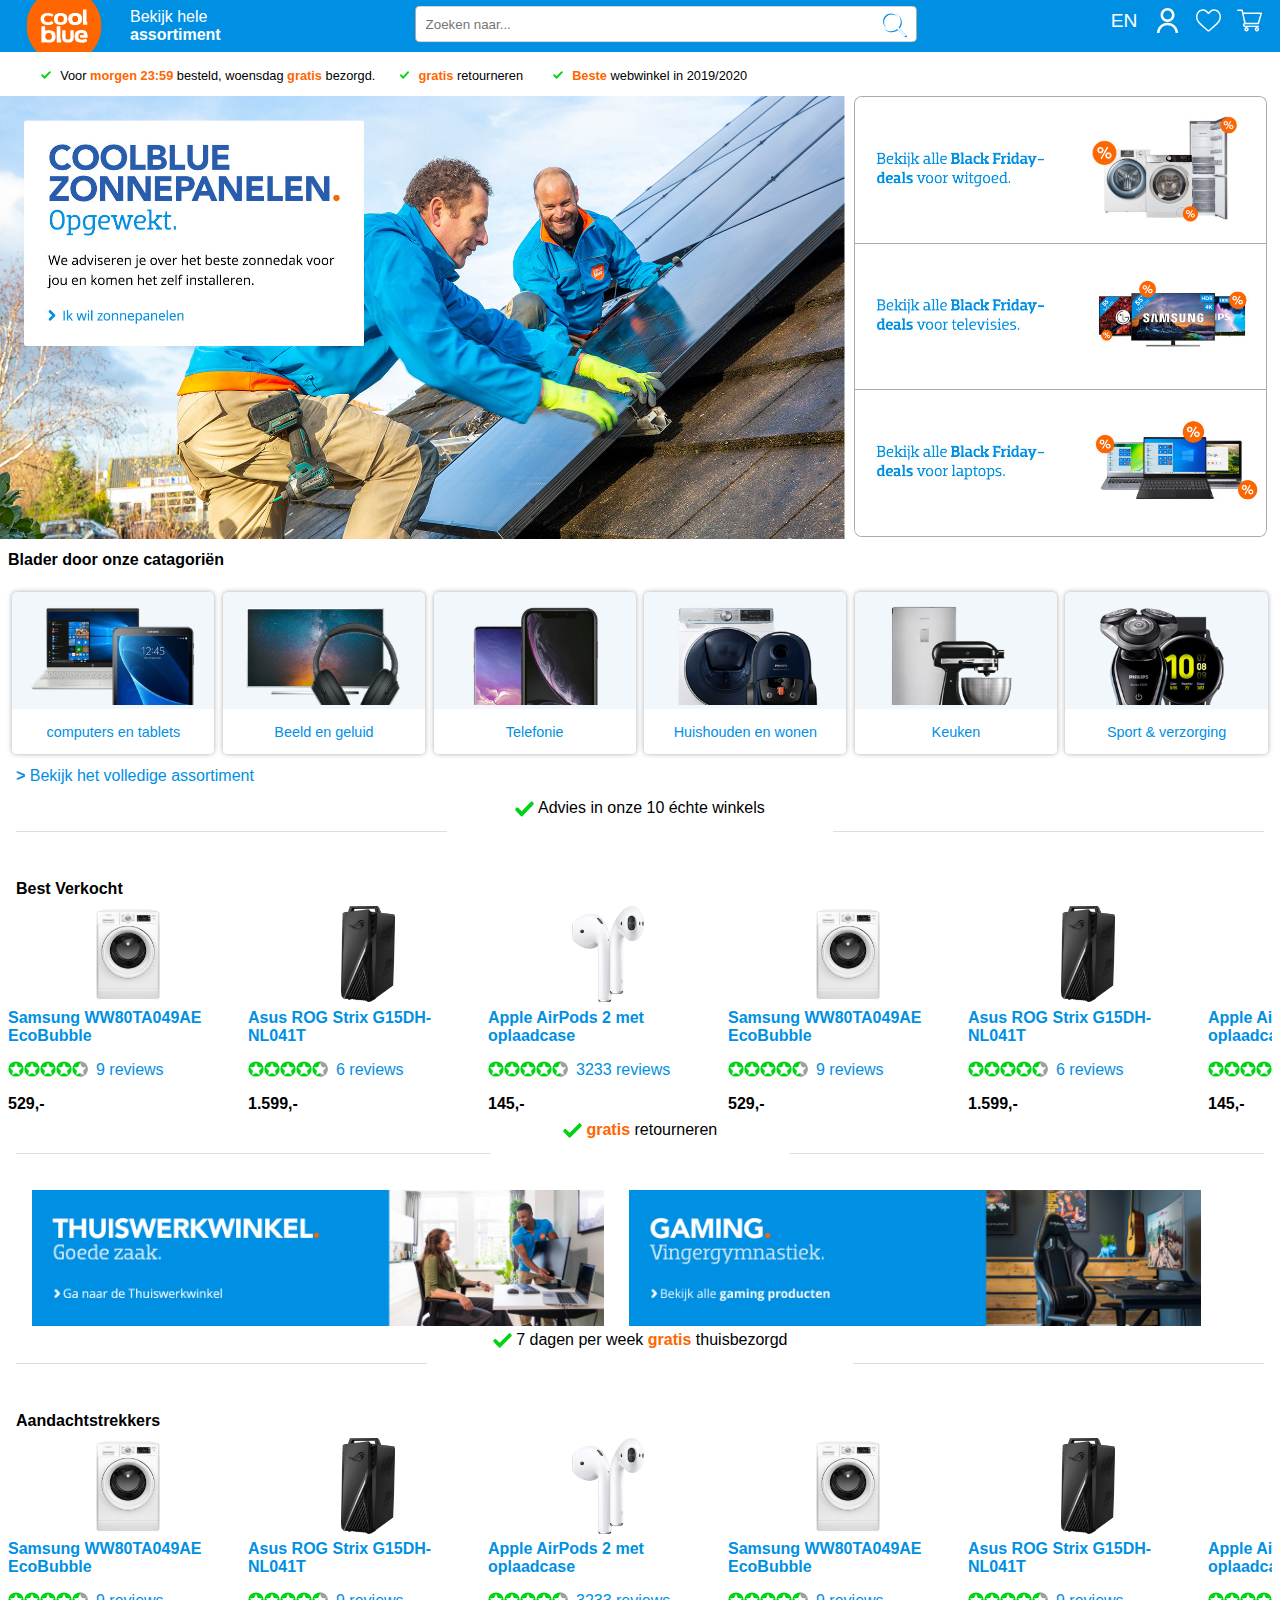
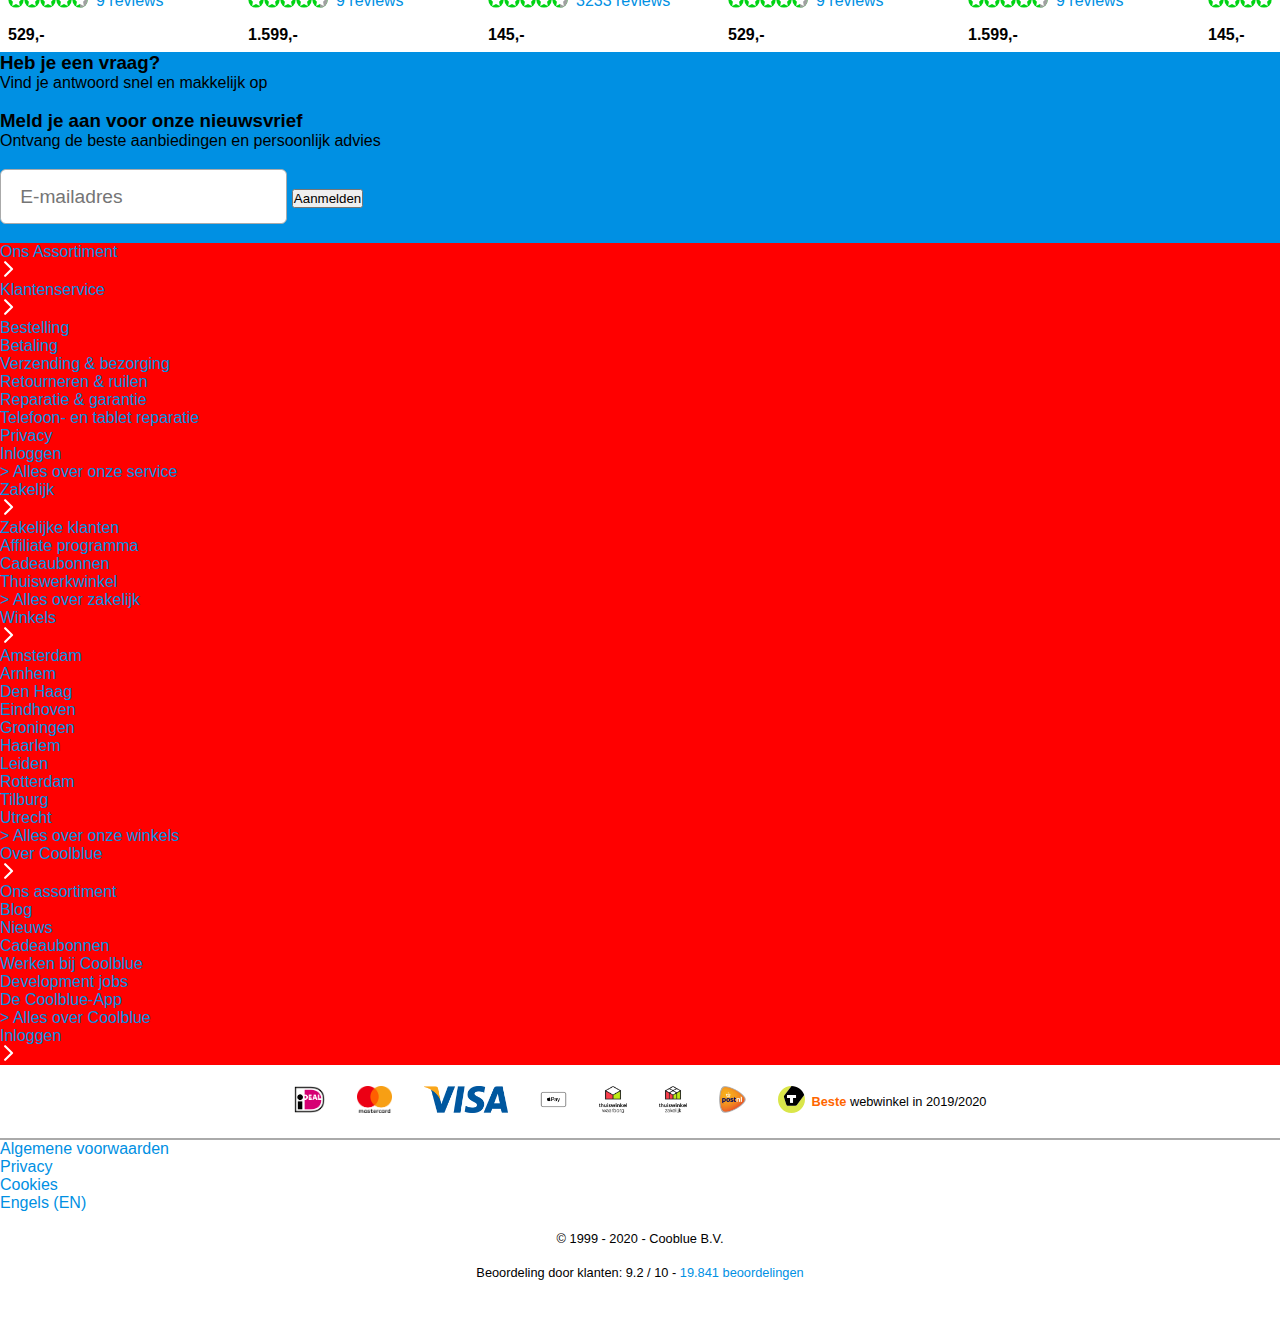
==== commit 7790f565: "Add files via upload" ====
--- a/index.html
+++ b/index.html
@@ -106,9 +106,6 @@
               <img src="./images/check.svg" alt="checkmark">
                <a href=""><strong>Beste</strong> webwinkel in 2019/2020</a>
            </li>
-           <li><a href="">Zakelijk</a></li>
-           <li><a href="">Winkels</a></li>
-           <li><a href="">Klantenservice</a></li>
        </ul>
    </nav>
 	   <a class="banner" href="">
--- a/styles/style.css
+++ b/styles/style.css
@@ -437,32 +437,32 @@
     background: red;
 }
 
-footer  div nav:nth-of-type(1) {
+footer div section:nth-of-type(1) {
     background: #0090e3;
     min-width: 100vw;
     
 }
 
-footer .opmaak_footer nav:nth-of-type(1) ul {
+footer .opmaak_footer section:nth-of-type(1) ul {
     padding: 0 1em;
     list-style-type: none;
 }
 
-footer .opmaak_footer nav:nth-of-type(1) ul p {
+footer .opmaak_footer section:nth-of-type(1) ul p {
     padding: .8em;
     color: #fff;
 }
 
-footer .opmaak_footer nav:nth-of-type(1) li {
-    display: none;
-}
-
-footer .opmaak_footer nav:nth-of-type(1) ul li:first-of-type {
+footer .opmaak_footer section:nth-of-type(1) li {
+    display: none;
+}
+
+footer .opmaak_footer section:nth-of-type(1) ul li:first-of-type {
     display: inline;
     border-bottom: .002em solid #f2f7fc;
 }
 
-footer .opmaak_footer nav:nth-of-type(1) li a {
+footer .opmaak_footer section:nth-of-type(1) li a {
     display: flex;
     justify-content: space-between;
     border-bottom: .002em solid #f2f7fc;
@@ -481,26 +481,26 @@
     flex-direction: column;
 }
 
-footer section {
+footer div section:nth-of-type(2) {
     padding-top: 2em;
     background: #0090e3;
     display: flex;
     min-width: 100vw;
 }
 
-footer div {
+footer div section:nth-of-type(2) div {
     padding: 0;
     margin: 0;
     width: 60vw;
     color: #fff;
 }
 
-footer section:nth-of-type(1) img {
+footer div section:nth-of-type(2) img {
     width: 20vw;
     margin: 0 1em;
 }
 
-footer section:nth-of-type(1) div a {
+footer div section:nth-of-type(2) div a {
     color: #fff;
 }
 
@@ -554,36 +554,36 @@
 
 /*3rd Nav in Footer*/
 
-footer nav:nth-of-type(2) ul {
+footer section:nth-of-type(2) ul {
     display: flex;
     flex-wrap: nowrap;
     padding: 1em;
     justify-content: center;
 }
 
-footer nav:nth-of-type(2) li {
+footer section:nth-of-type(2) li {
     margin: .3em 0;
     font-size: .8em;
     padding: 0 .7em;
 }
 
-footer nav:nth-of-type(2) li + li {
+footer section:nth-of-type(2) li + li {
     border-left: 2px solid #aaa;
 }
 
-footer section ul {
-    display: none;
-}
-
-footer section h3:nth-of-type(2) {
-    display: none;
-}
-
-footer section p:nth-of-type(2) {
-    display: none;
-}
-
-footer section form {
+footer section:nth-of-type(2) ul {
+    display: none;
+}
+
+footer section:nth-of-type(2) h3:nth-of-type(2) {
+    display: none;
+}
+
+footer section:nth-of-type(2) p:nth-of-type(2) {
+    display: none;
+}
+
+footer section:nth-of-type(2) form {
     display: none;
 }
 
@@ -872,18 +872,41 @@
     position: relative;
 }
 
+.detail_page section:nth-of-type(3) article:nth-of-type(1) label:nth-of-type(2) {
+    border: 0;
+}
+
 .detail_page section:nth-of-type(3) article:nth-of-type(1) label input {
     align-self: center;
     width: 1.4em;
     height: 1.4em;
-
+}
+
+.detail_page section:nth-of-type(3) article:nth-of-type(1) label:nth-of-type(2) input {
+    width: 2em;
+    height: 2em;
+    position: absolute;
+    left: 1.7em;
+    border: 1px solid #aaa;
+    z-index: 2;
+    text-align: center;
+}
+
+.detail_page section:nth-of-type(3) article:nth-of-type(1) {
+    position: relative;
+}
+
+.detail_page section:nth-of-type(3) article:nth-of-type(1) label:nth-of-type(2) {
+    position: absolute;
+    left: 7em;
+    top: 7em;
 }
 
 .detail_page section:nth-of-type(3) article:nth-of-type(1) img {
     width: 2.5em;
     height: 2.5em;
     margin: 0 1em;
-    align-self: center
+    align-self: center;
 }
 
 .detail_page section:nth-of-type(3) article:nth-of-type(1) .omhulsel {
@@ -903,46 +926,38 @@
     flex-basis: 100%;
     color: #0090e3;
     margin: .3em 0;
+    
 }
 
 .detail_page section:nth-of-type(3) article:nth-of-type(1) a:nth-of-type(1) {
     position: absolute;
     bottom: 1em;
-    left: 7.4em;
-    width: 1.5em;
-    height: 1.5em;
+    left: 0;
+    bottom: -.24em;
+    width: 1.6em;
+    height: 1.7em;
     color: #aaa;
     border: 1px solid #aaa;
     background: #fff;
     border-right: 0;
     border-radius: .3em 0 0 .3em;
     font-weight: bold;
-}
-
-.detail_page section:nth-of-type(3) article:nth-of-type(1) input:nth-of-type(2) {
-    position: absolute;
-    bottom: 1.2em;
-    left: 10.7em;
-    width: 2.9em;
-    height: 1.8em;
-    border: 1px solid #aaa;
-    border-radius: 0;
-    z-index: 2;
     text-align: center;
 }
 
 .detail_page section:nth-of-type(3) article:nth-of-type(1) a:nth-of-type(2) {
     position: absolute;
-    bottom: 1em;
-    left: 11.4em;
-    width: 1.5em;
-    height: 1.5em;
+    bottom: -.24em;
+    width: 1.6em;
+    height: 1.7em;
     color: #0090e3;
     border: 1px solid #aaa;
     background: #fff;
     border-left: 0;
     border-radius: 0 .3em .3em 0;
     font-weight: bold;
+    left: 3.1em;
+    text-align: center;
 }
 
 
@@ -1571,77 +1586,78 @@
     }
     
     
-    footer .opmaak_footer nav:nth-of-type(1) {
+    footer .opmaak_footer section:nth-of-type(1) {
         display: flex;
     }
     
-    footer .opmaak_footer nav:nth-of-type(1) img {
+    footer .opmaak_footer section:nth-of-type(1) img {
         display: none;
     }
     
-    footer .opmaak_footer nav:nth-of-type(1) ul {
+    footer .opmaak_footer section:nth-of-type(1) ul {
         flex-basis: 25%;
     }
     
-    footer .opmaak_footer nav:nth-of-type(1) ul li {
+    footer .opmaak_footer section:nth-of-type(1) ul li {
         display: inline;
         border: 0;
     }
     
-    footer .opmaak_footer nav:nth-of-type(1) ul li a {
+    footer .opmaak_footer section:nth-of-type(1) ul li a {
         color: #fff;
         border: 0;
         padding: .3em 0;
         font-size: .9em;
     }
     
-    footer .opmaak_footer nav:nth-of-type(1) ul p {
+    footer .opmaak_footer section:nth-of-type(1) ul p {
         padding: 0;
     }
     
-    footer .opmaak_footer nav:nth-of-type(1) ul:nth-of-type(1), footer nav:nth-of-type(1) ul:nth-of-type(6) {
+    footer .opmaak_footer section:nth-of-type(1) ul:nth-of-type(1), footer .opmaak_footer section:nth-of-type(1) ul:nth-of-type(6) {
         display: none;
     }
     
-    footer .opmaak_footer nav:nth-of-type(1) ul li:first-of-type a {
+    footer .opmaak_footer section:nth-of-type(1) ul li:first-of-type a {
     font-weight: bolder;
         font-size: 1.2em;
         padding: 1em 0 .5em 0;
 }
-    footer .opmaak_footer section {
+    footer .opmaak_footer section:nth-of-type(2) {
         display: flex;
         flex-wrap: wrap;
         justify-content: space-between;
     }
     
-    footer .opmaak_footer section img {
+    footer .opmaak_footer section:nth-of-type(2) img {
         align-self: flex-end;
     }
     
-    footer .opmaak_footer section div:first-of-type {
+    footer .opmaak_footer section:nth-of-type(2) div:first-of-type {
         flex-basis: 75vw;
         
     }
     
-    footer .opmaak_footer section div ul {
+    footer .opmaak_footer section:nth-of-type(2) div ul {
         display: flex;
         flex-wrap: wrap;
         justify-content: flex-start;
     }
     
-    footer .opmaak_footer section ul li {
-        flex-basis: 37.5vw;
+    footer .opmaak_footer section:nth-of-type(2) ul li {
+        flex-basis: 30.5vw;
         padding: 1em 0;
         display: flex;
-    }
-    
-    footer section li img {
+        border-left: 0;
+    }
+    
+    footer .opmaak_footer section:nth-of-type(2) li img {
         align-self: center;
         max-width: 2em;
         height: 2em;
     }
     
-    footer section span {
+    footer .opmaak_footer section:nth-of-type(2) span {
         display: flex;
         flex-direction: column;
         align-self: center;
@@ -1649,31 +1665,31 @@
         text-align: left;
     }
     
-    footer section a {
+    footer .opmaak_footer section:nth-of-type(2) a {
         font-weight: bolder;
         align-self: center;
     }
     
-    footer section span a {
+    footer .opmaak_footer section:nth-of-type(2) span a {
         align-self: flex-start;
     }
     
-    footer section span span {
+    footer .opmaak_footer section:nth-of-type(2) span span {
         align-self: flex-start;
     }
     
-    footer section h3:nth-of-type(2) {
+    footer .opmaak_footer section:nth-of-type(2) h3:nth-of-type(2) {
         padding: 1em 0 .2em 0;
         max-width: 40%;
         display: block;
     }
     
-    footer section span:nth-of-type(2) {
+    footer .opmaak_footer section:nth-of-type(2) span:nth-of-type(2) {
         max-width: 40%;
         display: block;
     }
     
-    footer section form {
+    footer .opmaak_footer section:nth-of-type(2) form {
         display: block;
         flex-direction: column;
         max-width: 40%;
@@ -1687,11 +1703,11 @@
         border: 1px solid #aaa;
     }
     
-    footer section .coolbluedude {
+    footer .opmaak_footer section:nth-of-type(2) .coolbluedude {
         max-width: 15vw;
     }
     
-    footer section button {
+    footer .opmaak_footer section:nth-of-type(2) button {
         background-color: #285dab;
         color: #fff;
         padding: 1em;
@@ -1962,7 +1978,7 @@
 }
 }
 
-@media (min-width:1200px) {
+@media (min-width:1024px) {
     
     .index .banner img {
     width: 66%;
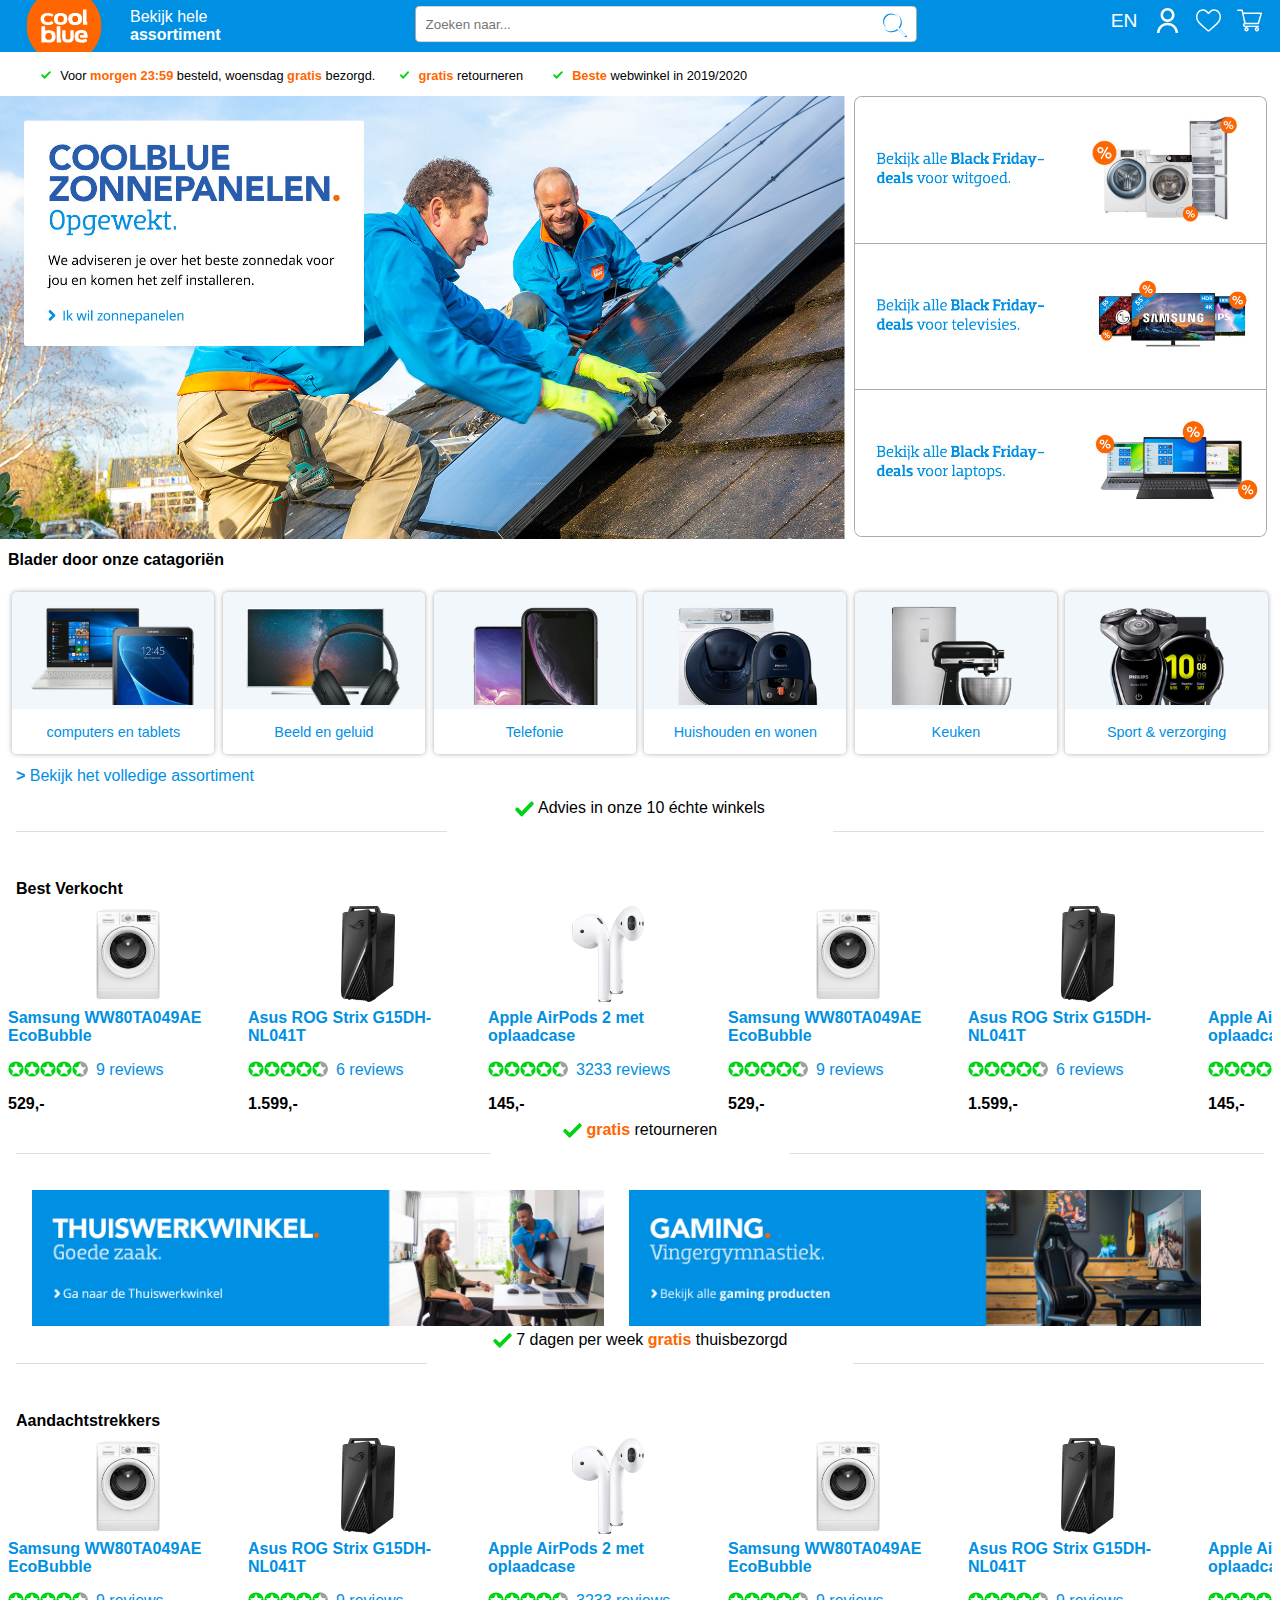
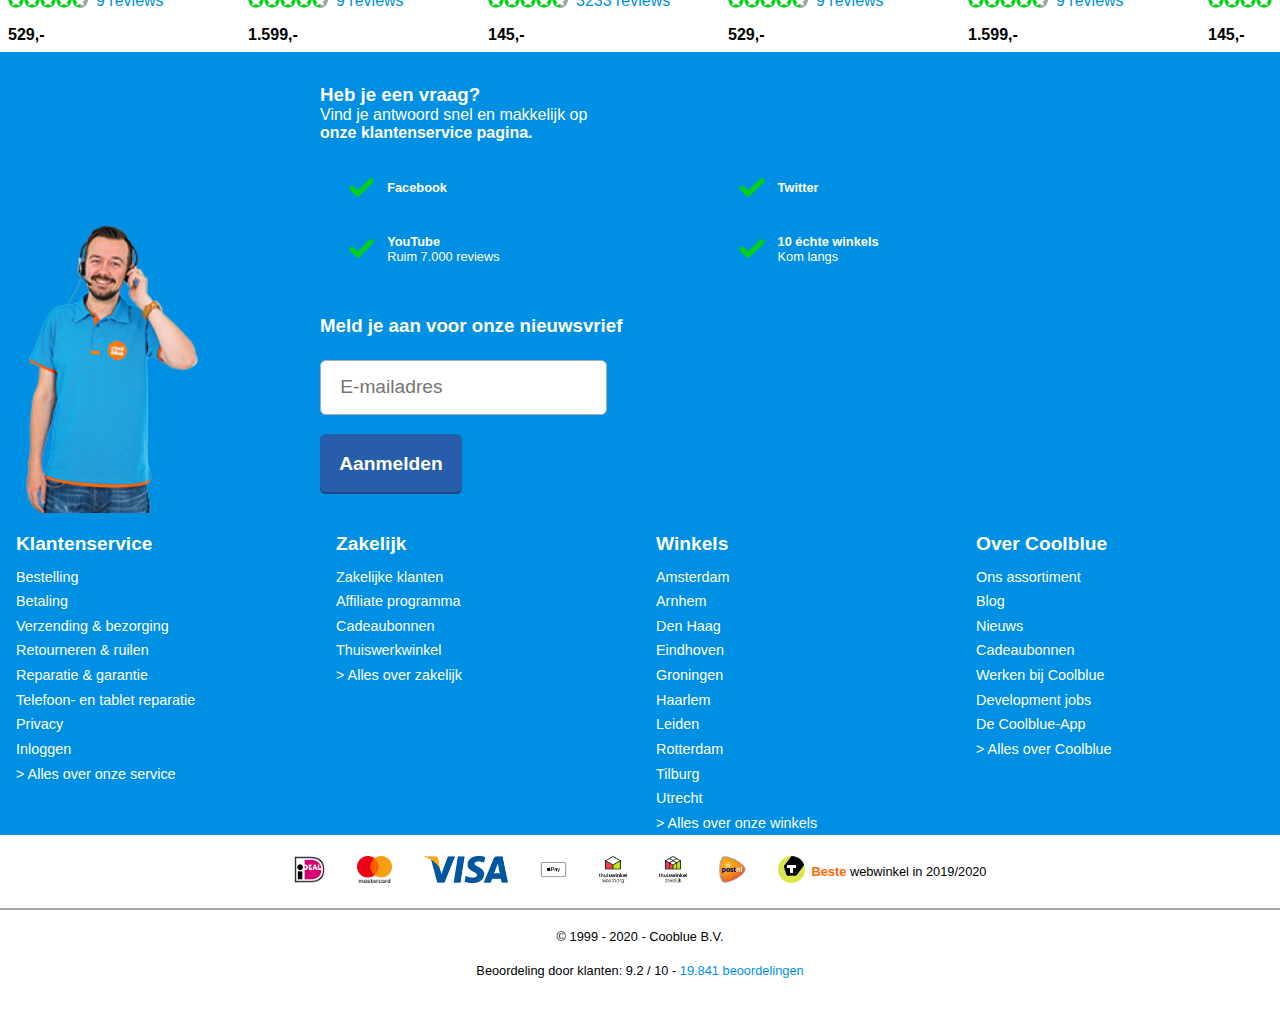
==== commit 6eed1d1e: "Add files via upload" ====
--- a/index.html
+++ b/index.html
@@ -418,7 +418,7 @@
 	
 	<footer>
 	    <div class="opmaak_footer">
-	        <nav>
+	        <section>
 	            <ul>
 	                <li>
 	                    <a href="">
@@ -500,7 +500,7 @@
 	                    </a>
 	                </li>
 	            </ul>
-	        </nav>
+	        </section>
 	        <section>
 	            <img src="./images/coolbluedude.png" alt="coolblue medewerker" class="coolbluedude">
 	            <div>
@@ -510,10 +510,10 @@
 	                    <li><img src="./images/check.svg" alt=""><a href="">Facebook</a></li>
 	                    <li><img src="./images/check.svg" alt=""><a href="">Twitter</a></li>
 	                    <li><img src="./images/check.svg" alt=""><span><a href="">YouTube</a>
-	                            <span>Ruim 7.000 reviews</span>
+                            <span>Ruim 7.000 reviews</span>
 	                        </span></li>
 	                    <li><img src="./images/check.svg" alt=""><span><a href="">10 échte winkels</a>
-	                            <span>Kom langs</span>
+                            <span>Kom langs</span>
 	                        </span></li>
 	                </ul>
 	                <h3>Meld je aan voor onze nieuwsvrief</h3>
@@ -525,7 +525,7 @@
 	            </div>
 	        </section>
 	    </div>
-	    <nav class="icons">
+	    <section class="icons">
 	        <ul>
 	            <li><a href=""><img src="./images/ideal.png" alt="ideal"></a></li>
 	            <li><a href=""><img src="./images/mastercard.png" alt="mastercard"></a></li>
@@ -537,15 +537,15 @@
 	            <li><a href=""><img src="./images/tweaker.svg" alt="postnl">
 	                </a><a href=""><strong>Beste</strong> webwinkel in 2019/2020</a></li>
 	        </ul>
-	    </nav>
-	    <nav>
+	    </section>
+	    <section>
 	        <ul>
 	            <li><a href="">Algemene voorwaarden</a></li>
 	            <li><a href="">Privacy</a></li>
 	            <li><a href="">Cookies</a></li>
 	            <li><a href="">Engels (EN)</a></li>
 	        </ul>
-	    </nav>
+	    </section>
 	    <p class="copyright">© 1999 - 2020 - Cooblue B.V.</p>
 	    <p class="copyright">Beoordeling door klanten: 9.2 / 10 - <a href="">19.841 beoordelingen</a></p>
 	</footer>
--- a/styles/style.css
+++ b/styles/style.css
@@ -434,7 +434,6 @@
 footer .opmaak_footer {
     display: flex;
     flex-direction: column-reverse;
-    background: red;
 }
 
 footer div section:nth-of-type(1) {
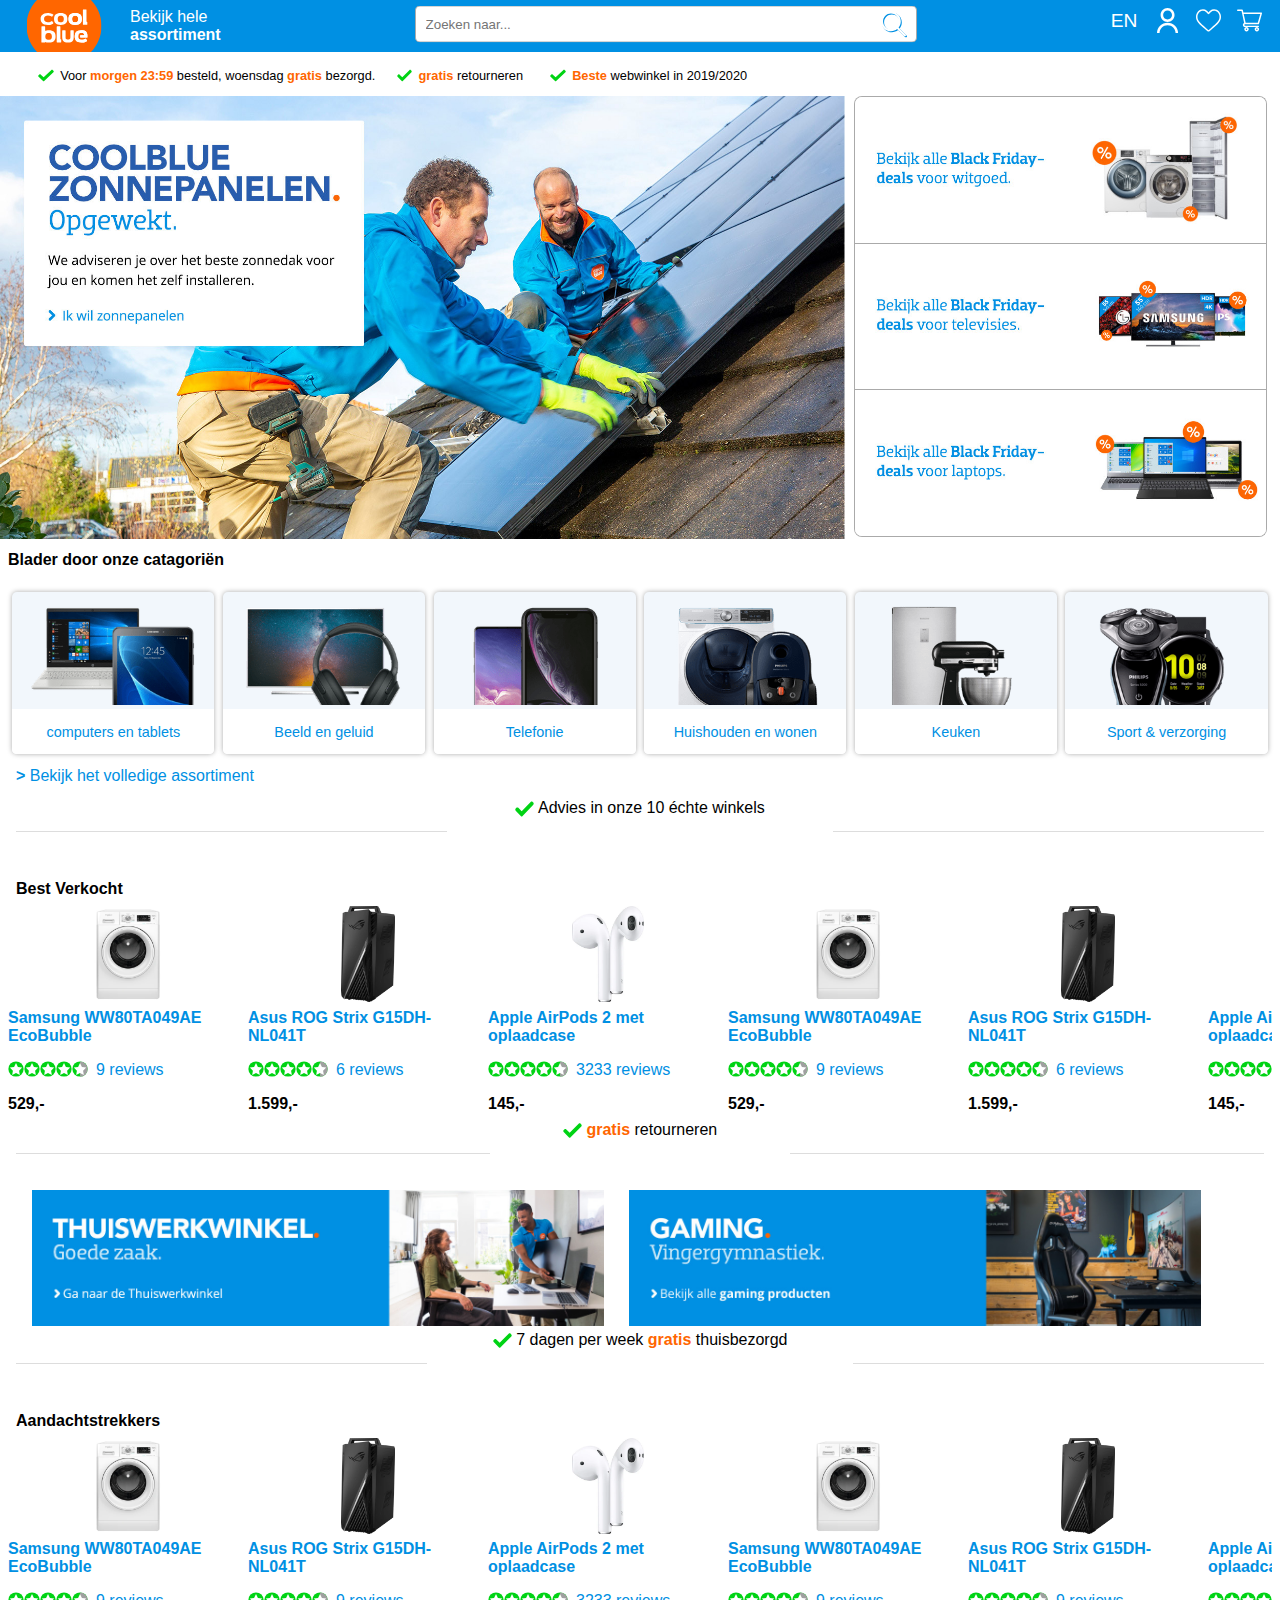
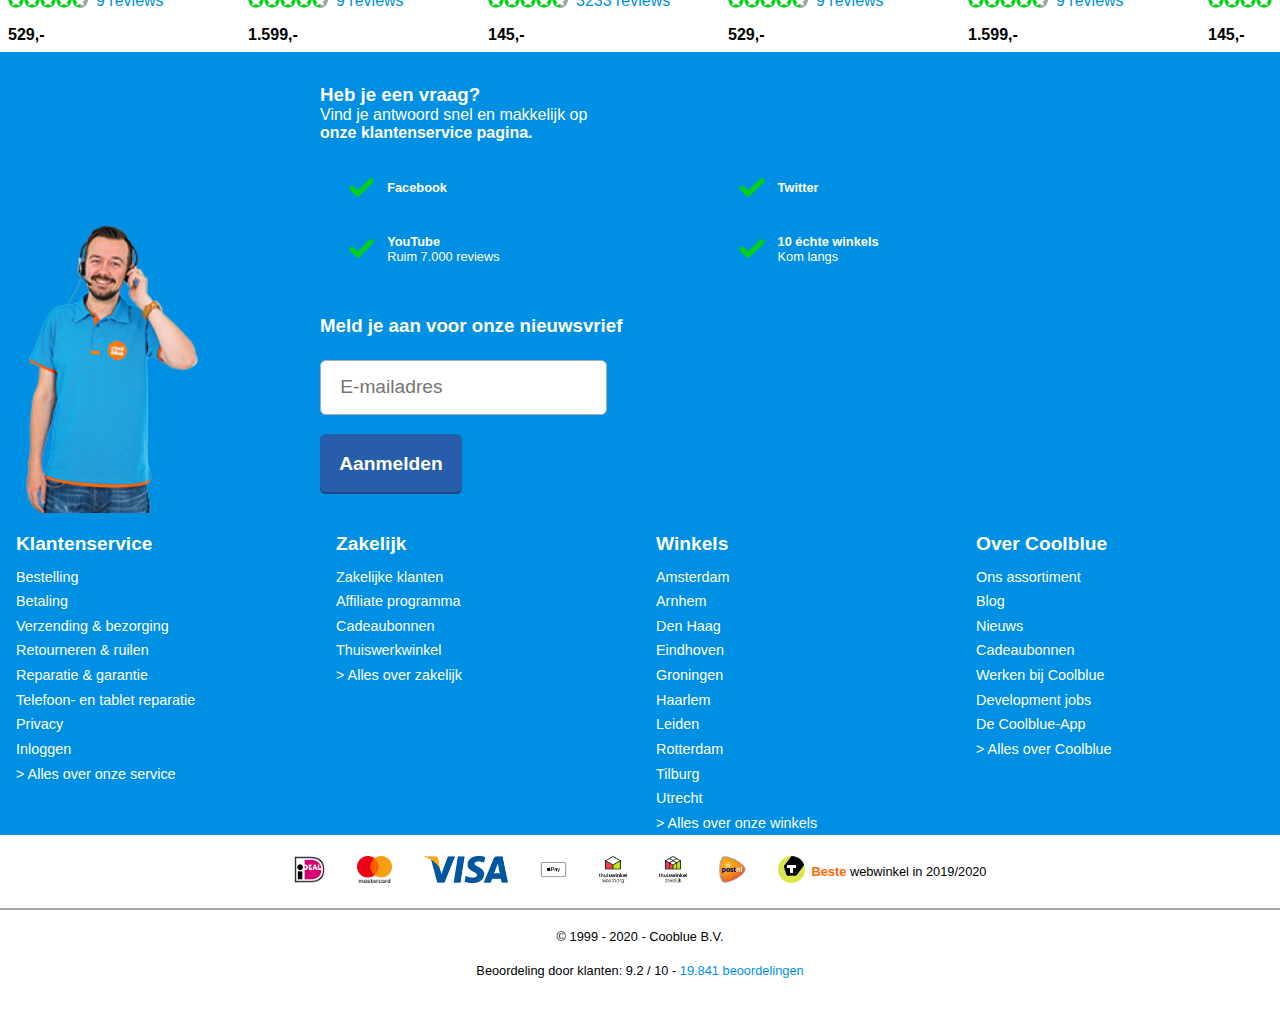
==== commit 68147d15: "Add files via upload" ====
--- a/index.html
+++ b/index.html
@@ -1,555 +1,571 @@
 <!doctype html>
 <html lang="nl">
-	
+
 <head>
-	<meta charset="UTF-8">
-	<meta name="author" content="jouw naam">
-	<meta name="viewport" content="width=device-width, initial-scale=1">
-	<link rel="icon" href="./images/coolblue.svg">
-	<title>Coolblue - alles voor een glimlach</title>
-	
-	<link href="styles/style.css" rel="stylesheet">
+    <meta charset="UTF-8">
+    <meta name="author" content="jouw naam">
+    <meta name="viewport" content="width=device-width, initial-scale=1">
+    <link rel="icon" href="./images/coolblue.svg">
+    <title>Coolblue - alles voor een glimlach</title>
+
+    <link href="styles/style.css" rel="stylesheet">
 </head>
 
 <body>
-	<header>
-	    <nav>
-	        <ul>
-	            <li id="menu"><img src="./images/list.svg" alt="menu"></li>
-	            <li><img src="./images/coolblue.svg" alt="logo coolblue"></li>
-	            <li><p>Bekijk hele</p><p><strong>assortiment</strong></p></li>
-	        </ul>
-	        
-	        <ul>
+    <!--Hier begint de header-->
+    <header>
+<!--       Hier begint de content van de main navigatie-->
+        <nav>
+            <ul>
+                <li id="menu"><img src="./images/list.svg" alt="menu"></li>
+                <li><img src="./images/coolblue.svg" alt="logo coolblue"></li>
+                <li>
+                    <p>Bekijk hele</p>
+<!--                    Assortiment is hidden tot 768px + -->
+                    <p><strong>assortiment</strong></p>
+                </li>
+            </ul>
+
+            <ul>
                 <li>EN</li>
-	            <li><a href=""><img src="./images/user-profile.svg" alt="profiel"></a></li>
-	            <li><a href=""><img src="./images/heart.svg" alt="favorieten"></a></li>
-	            <li><a href=""><img src="./images/shopping-cart.svg" alt="winkelwagentje"></a></li>
-	        </ul>
-	    </nav>
-	    <form action="get">
-	        <input type="text" placeholder="Zoeken naar...">
-	        <button><img src="./images/loupe.svg" alt="zoeken"></button>
-	    </form>
-	    <nav id="navigatie">
-            <h2>Menu</h2><p id="cross">&times;</p>
-	        <ul>
-	            <li>
-	                <a href="">Computers & tablets</a>
-	                <img src="./images/bracket_grey.svg" alt="">
-	            </li>
-	            <li>
-	                <a href="">Beeld & geluid</a>
-	                <img src="./images/bracket_grey.svg" alt="">
-	            </li>
-	            <li>
-	                <a href="">Telefonie</a>
-	                <img src="./images/bracket_grey.svg" alt="">
-	            </li>
-	            <li>
-	                <a href="">Huishouden & wonen</a>
-	                <img src="./images/bracket_grey.svg" alt="">
-	            </li>
-	            <li>
-	                <a href="">Keuken</a>
-	                <img src="./images/bracket_grey.svg" alt="">
-	            </li>
-	            <li>
-	                <a href="">Sport & verzorging</a>
-	                <img src="./images/bracket_grey.svg" alt="">
-	            </li>
-	            <li>
-	                <a href="">Foto & video</a>
-	                <img src="./images/bracket_grey.svg" alt="">
-	            </li>
-	            <li>
-	                <a href="">Navigatie, reizen & fashion</a>
-	                <img src="./images/bracket_grey.svg" alt="">
-	            </li>
-	            <li>
-	                <a href="">Tuin & klussen</a>
-	                <img src="./images/bracket_grey.svg" alt="">
-	            </li>
-	            <li>
-	                <a href="">Acties</a>
-	                <img src="./images/bracket_grey.svg" alt="">
-	            </li>
-	            <li>
-	                <a href="">Zonnepanelen</a>
-	                <img src="./images/bracket_grey.svg" alt="">
-	            </li>
-	            <li>
-	                <a href="">Taal: Nederlands (NL)</a>
-	                <img src="./images/bracket_grey.svg" alt="">
-	            </li>
-	            <li>
-	                <a href="">Mijn Coolblue</a>
-	            </li>
-	            <li>
-	                <a href="">Klantenservice</a>
-	            </li>
-	            <li>
-	                <a href="">Zakelijk</a>
-	            </li>
-	        </ul>
-	    </nav>
-	</header>
-	<main class="index">
-   <nav>
-       <ul id="animation">
-           <li><img src="./images/check.svg" alt="checkmark"><a href="">Voor <strong>morgen 23:59</strong> besteld, woensdag <strong>gratis</strong> bezorgd.</a> </li>
-           <li>
-              <img src="./images/check.svg" alt="checkmark">
-               <a href=""><strong>gratis</strong> retourneren</a>
-           </li>
-           <li>
-              <img src="./images/check.svg" alt="checkmark">
-               <a href=""><strong>Beste</strong> webwinkel in 2019/2020</a>
-           </li>
-       </ul>
-   </nav>
-	   <a class="banner" href="">
-	       <img src="./images/header.jfif" alt="zonnepanelen">
-	   </a>
-	   <section>
-	       <a href="">
-	           <img src="./images/procenten1.jfif" alt="witgoed black friday deal">
-	       </a>
-	       <a href="">
-	           <img src="./images/procenten2.jfif" alt="televisies black friday deal">
-	       </a>
-	       <a href="">
-	           <img src="./images/procenten3.jfif" alt="laptops black friday deal">
-	       </a>
-	   </section>
-	   <section>
-	       <h2>Blader door onze catagoriën</h2>
-	       <ul>
-	       <li>
-	           <a href="">
-	           <figure>
-	               <img src="./images/comtab.png" alt="Computer en tablets">
-	               <figcaption>computers en tablets</figcaption>
-	           </figure>
-	       </a>
-	       </li>
-	       <li>
-	           <a href="">
-	           <figure>
-	               <img src="./images/beeld.png" alt="">
-	               <figcaption>Beeld en geluid</figcaption>
-	           </figure>
-	       </a>
-	       </li>
-	       <li>
-	           <a href="">
-	           <figure>
-	               <img src="./images/telefonie.png" alt="">
-	               <figcaption>Telefonie</figcaption>
-	           </figure>
-	       </a>
-	       </li>
-	       <li>
-	           <a href="">
-	           <figure>
-	               <img src="./images/huishoud.png" alt="">
-	               <figcaption>Huishouden en wonen</figcaption>
-	           </figure>
-	       </a>
-	       </li>
-	       <li>
-	           <a href="">
-	           <figure>
-	               <img src="./images/keuken.png" alt="">
-	               <figcaption>Keuken</figcaption>
-	           </figure>
-	       </a>
-	       </li>
-	       <li>
-	           <a href="">
-	           <figure>
-	               <img src="./images/sport.png" alt="">
-	               <figcaption>Sport & verzorging</figcaption>
-	           </figure>
-	       </a>
-	       </li>
-	       <li>
-	           <a href="">> Bekijk het volledige assortiment</a>
-	       </li>
-           </ul>
-	   </section>
-	   <div class="opmaak">
-	       <div></div>
-               <a href=""><img class="opmaakfoto" src="./images/check.svg" alt="checkmark"> Advies in onze 10 échte winkels</a>
-               <div></div>
-	   </div>
-	   
-	   <section>
-	       <h2>Best Verkocht</h2>
-	       <ul>
-	       <li>
-	           <a href="">
-	           <figure>
-	               <img src="./images/wasmachine.webp" alt="Computer en tablets">
-	               <figcaption>Samsung WW80TA049AE EcoBubble</figcaption>
-	           </figure>
-	           <div class="stars">
-	               <img src="./images/star.svg" alt="star">
-	               <img src="./images/star.svg" alt="star">
-	               <img src="./images/star.svg" alt="star">
-	               <img src="./images/star.svg" alt="star">
-	               <img src="./images/halfstar.svg" alt="half a star">
-	               <p>9 reviews</p>
-	           </div>
-	           <p><strong>529,-</strong></p>
-	       </a>
-	       </li>
-               <li>
-	           <a href="">
-	           <figure>
-	               <img src="./images/asus.webp" alt="Computer en tablets">
-	               <figcaption>Asus ROG Strix G15DH-NL041T </figcaption>
-	           </figure>
-	           <div class="stars">
-	               <img src="./images/star.svg" alt="star">
-	               <img src="./images/star.svg" alt="star">
-	               <img src="./images/star.svg" alt="star">
-	               <img src="./images/star.svg" alt="star">
-	               <img src="./images/halfstar.svg" alt="half a star">
-	               <p>6 reviews</p>
-	           </div>
-	           <p><strong>1.599,-</strong></p>
-	       </a>
-	       </li>
-          <li>
-	           <a href="">
-	           <figure>
-	               <img src="./images/airpods.webp" alt="Computer en tablets">
-	               <figcaption>Apple AirPods 2 met oplaadcase </figcaption>
-	           </figure>
-	           <div class="stars">
-	               <img src="./images/star.svg" alt="star">
-	               <img src="./images/star.svg" alt="star">
-	               <img src="./images/star.svg" alt="star">
-	               <img src="./images/star.svg" alt="star">
-	               <img src="./images/halfstar.svg" alt="half a star">
-	               <p>3233 reviews</p>
-	           </div>
-	           <p><strong>145,-</strong></p>
-	       </a>
-	       </li>
-          <li>
-	           <a href="">
-	           <figure>
-	               <img src="./images/wasmachine.webp" alt="Computer en tablets">
-	               <figcaption>Samsung WW80TA049AE EcoBubble</figcaption>
-	           </figure>
-	           <div class="stars">
-	               <img src="./images/star.svg" alt="star">
-	               <img src="./images/star.svg" alt="star">
-	               <img src="./images/star.svg" alt="star">
-	               <img src="./images/star.svg" alt="star">
-	               <img src="./images/halfstar.svg" alt="half a star">
-	               <p>9 reviews</p>
-	           </div>
-	           <p><strong>529,-</strong></p>
-	       </a>
-	       </li>
-               <li>
-	           <a href="">
-	           <figure>
-	               <img src="./images/asus.webp" alt="Computer en tablets">
-	               <figcaption>Asus ROG Strix G15DH-NL041T </figcaption>
-	           </figure>
-	           <div class="stars">
-	               <img src="./images/star.svg" alt="star">
-	               <img src="./images/star.svg" alt="star">
-	               <img src="./images/star.svg" alt="star">
-	               <img src="./images/star.svg" alt="star">
-	               <img src="./images/halfstar.svg" alt="half a star">
-	               <p>6 reviews</p>
-	           </div>
-	           <p><strong>1.599,-</strong></p>
-	       </a>
-	       </li>
-          <li>
-	           <a href="">
-	           <figure>
-	               <img src="./images/airpods.webp" alt="Computer en tablets">
-	               <figcaption>Apple AirPods 2 met oplaadcase </figcaption>
-	           </figure>
-	           <div class="stars">
-	               <img src="./images/star.svg" alt="star">
-	               <img src="./images/star.svg" alt="star">
-	               <img src="./images/star.svg" alt="star">
-	               <img src="./images/star.svg" alt="star">
-	               <img src="./images/halfstar.svg" alt="half a star">
-	               <p>3233 reviews</p>
-	           </div>
-	           <p><strong>145,-</strong></p>
-	       </a>
-	       </li>
-           </ul>
-	   </section>
-	   <div class="opmaak">
-	       <div></div>
-               <a href=""><img class="opmaakfoto" src="./images/check.svg" alt="checkmark"> <strong>gratis</strong> retourneren</a>
-               <div></div>
-	   </div>
-	   <section>
-	       <ul>
-	           <li><img src="./images/thuiswerk.jfif" alt="ad one"></li>
-	           <li><img src="./images/vinger.jfif" alt="ad two"></li>
-	       </ul>
-	   </section>
-	   <div class="opmaak">
-	       <div></div>
-               <a href=""><img class="opmaakfoto" src="./images/check.svg" alt="checkmark"> 7 dagen per week <strong>gratis</strong> thuisbezorgd</a>
-               <div></div>
-	   </div>
-	   <section>
-	       <h2>Aandachtstrekkers</h2>
-	       <ul>
-	       <li>
-	           <a href="">
-	           <figure>
-	               <img src="./images/wasmachine.webp" alt="Computer en tablets">
-	               <figcaption>Samsung WW80TA049AE EcoBubble</figcaption>
-	           </figure>
-	           <div class="stars">
-	               <img src="./images/star.svg" alt="star">
-	               <img src="./images/star.svg" alt="star">
-	               <img src="./images/star.svg" alt="star">
-	               <img src="./images/star.svg" alt="star">
-	               <img src="./images/halfstar.svg" alt="half a star">
-	               <p>9 reviews</p>
-	           </div>
-	           <p><strong>529,-</strong></p>
-	       </a>
-	       </li>
-               <li>
-	           <a href="">
-	           <figure>
-	               <img src="./images/asus.webp" alt="Computer en tablets">
-	               <figcaption>Asus ROG Strix G15DH-NL041T </figcaption>
-	           </figure>
-	           <div class="stars">
-	               <img src="./images/star.svg" alt="star">
-	               <img src="./images/star.svg" alt="star">
-	               <img src="./images/star.svg" alt="star">
-	               <img src="./images/star.svg" alt="star">
-	               <img src="./images/halfstar.svg" alt="half a star">
-	               <p>9 reviews</p>
-	           </div>
-	           <p><strong>1.599,-</strong></p>
-	       </a>
-	       </li>
-          <li>
-	           <a href="">
-	           <figure>
-	               <img src="./images/airpods.webp" alt="Computer en tablets">
-	               <figcaption>Apple AirPods 2 met oplaadcase </figcaption>
-	           </figure>
-	           <div class="stars">
-	               <img src="./images/star.svg" alt="star">
-	               <img src="./images/star.svg" alt="star">
-	               <img src="./images/star.svg" alt="star">
-	               <img src="./images/star.svg" alt="star">
-	               <img src="./images/halfstar.svg" alt="half a star">
-	               <p>3233 reviews</p>
-	           </div>
-	           <p><strong>145,-</strong></p>
-	       </a>
-	       </li>
-          <li>
-	           <a href="">
-	           <figure>
-	               <img src="./images/wasmachine.webp" alt="Computer en tablets">
-	               <figcaption>Samsung WW80TA049AE EcoBubble</figcaption>
-	           </figure>
-	           <div class="stars">
-	               <img src="./images/star.svg" alt="star">
-	               <img src="./images/star.svg" alt="star">
-	               <img src="./images/star.svg" alt="star">
-	               <img src="./images/star.svg" alt="star">
-	               <img src="./images/halfstar.svg" alt="half a star">
-	               <p>9 reviews</p>
-	           </div>
-	           <p><strong>529,-</strong></p>
-	       </a>
-	       </li>
-               <li>
-	           <a href="">
-	           <figure>
-	               <img src="./images/asus.webp" alt="Computer en tablets">
-	               <figcaption>Asus ROG Strix G15DH-NL041T </figcaption>
-	           </figure>
-	           <div class="stars">
-	               <img src="./images/star.svg" alt="star">
-	               <img src="./images/star.svg" alt="star">
-	               <img src="./images/star.svg" alt="star">
-	               <img src="./images/star.svg" alt="star">
-	               <img src="./images/halfstar.svg" alt="half a star">
-	               <p>9 reviews</p>
-	           </div>
-	           <p><strong>1.599,-</strong></p>
-	       </a>
-	       </li>
-          <li>
-	           <a href="">
-	           <figure>
-	               <img src="./images/airpods.webp" alt="Computer en tablets">
-	               <figcaption>Apple AirPods 2 met oplaadcase </figcaption>
-	           </figure>
-	           <div class="stars">
-	               <img src="./images/star.svg" alt="star">
-	               <img src="./images/star.svg" alt="star">
-	               <img src="./images/star.svg" alt="star">
-	               <img src="./images/star.svg" alt="star">
-	               <img src="./images/halfstar.svg" alt="half a star">
-	               <p>3233 reviews</p>
-	           </div>
-	           <p><strong>145,-</strong></p>
-	       </a>
-	       </li>
-           </ul>
-	   </section>
-	</main>
-	
-	<footer>
-	    <div class="opmaak_footer">
-	        <section>
-	            <ul>
-	                <li>
-	                    <a href="">
-	                        <p>Ons Assortiment</p>
-	                        <img src="./images/bracket_white.svg" alt="arrow">
-	                    </a>
-	                </li>
-	            </ul>
-	            <ul>
-	                <li>
-	                    <a href="">
-	                        <p>Klantenservice</p>
-	                        <img src="./images/bracket_white.svg" alt="arrow">
-	                    </a>
-	                </li>
-	                <li><a href="">Bestelling</a></li>
-	                <li><a href="">Betaling</a></li>
-	                <li><a href="">Verzending & bezorging</a></li>
-	                <li><a href="">Retourneren & ruilen</a></li>
-	                <li><a href="">Reparatie & garantie</a></li>
-	                <li><a href="">Telefoon- en tablet reparatie</a></li>
-	                <li><a href="">Privacy</a></li>
-	                <li><a href="">Inloggen</a></li>
-	                <li><a href="">> Alles over onze service</a></li>
-	            </ul>
-	            <ul>
-	                <li>
-	                    <a href="">
-	                        <p>Zakelijk</p>
-	                        <img src="./images/bracket_white.svg" alt="arrow">
-	                    </a>
-	                </li>
-	                <li><a href="">Zakelijke klanten</a></li>
-	                <li><a href="">Affiliate programma</a></li>
-	                <li><a href="">Cadeaubonnen</a></li>
-	                <li><a href="">Thuiswerkwinkel</a></li>
-	                <li><a href="">> Alles over zakelijk</a></li>
-	            </ul>
-	            <ul>
-	                <li>
-	                    <a href="">
-	                        <p>Winkels</p>
-	                        <img src="./images/bracket_white.svg" alt="arrow">
-	                    </a>
-	                </li>
-	                <li><a href="">Amsterdam</a></li>
-	                <li><a href="">Arnhem</a></li>
-	                <li><a href="">Den Haag</a></li>
-	                <li><a href="">Eindhoven</a></li>
-	                <li><a href="">Groningen</a></li>
-	                <li><a href="">Haarlem</a></li>
-	                <li><a href="">Leiden</a></li>
-	                <li><a href="">Rotterdam</a></li>
-	                <li><a href="">Tilburg</a></li>
-	                <li><a href="">Utrecht</a></li>
-	                <li><a href="">> Alles over onze winkels</a></li>
-	            </ul>
-	            <ul>
-	                <li>
-	                    <a href="">
-	                        <p>Over Coolblue</p>
-	                        <img src="./images/bracket_white.svg" alt="arrow">
-	                    </a>
-	                </li>
-	                <li><a href="">Ons assortiment</a></li>
-	                <li><a href="">Blog</a></li>
-	                <li><a href="">Nieuws</a></li>
-	                <li><a href="">Cadeaubonnen</a></li>
-	                <li><a href="">Werken bij Coolblue</a></li>
-	                <li><a href="">Development jobs</a></li>
-	                <li><a href="">De Coolblue-App</a></li>
-	                <li><a href="">> Alles over Coolblue</a></li>
-	            </ul>
-	            <ul>
-	                <li>
-	                    <a href="">
-	                        <p>Inloggen</p>
-	                        <img src="./images/bracket_white.svg" alt="arrow">
-	                    </a>
-	                </li>
-	            </ul>
-	        </section>
-	        <section>
-	            <img src="./images/coolbluedude.png" alt="coolblue medewerker" class="coolbluedude">
-	            <div>
-	                <h3>Heb je een vraag?</h3>
-	                <p>Vind je antwoord snel en makkelijk op </p><a href="">onze klantenservice pagina.</a>
-	                <ul>
-	                    <li><img src="./images/check.svg" alt=""><a href="">Facebook</a></li>
-	                    <li><img src="./images/check.svg" alt=""><a href="">Twitter</a></li>
-	                    <li><img src="./images/check.svg" alt=""><span><a href="">YouTube</a>
-                            <span>Ruim 7.000 reviews</span>
-	                        </span></li>
-	                    <li><img src="./images/check.svg" alt=""><span><a href="">10 échte winkels</a>
-                            <span>Kom langs</span>
-	                        </span></li>
-	                </ul>
-	                <h3>Meld je aan voor onze nieuwsvrief</h3>
-	                <p>Ontvang de beste aanbiedingen en persoonlijk advies</p>
-	                <form action="get">
-	                    <input type="email" placeholder="E-mailadres">
-	                    <button>Aanmelden</button>
-	                </form>
-	            </div>
-	        </section>
-	    </div>
-	    <section class="icons">
-	        <ul>
-	            <li><a href=""><img src="./images/ideal.png" alt="ideal"></a></li>
-	            <li><a href=""><img src="./images/mastercard.png" alt="mastercard"></a></li>
-	            <li><a href=""><img src="./images/cisa.png" alt="visa"></a></li>
-	            <li><a href=""><img src="./images/apple.png" alt="apple pay"></a></li>
-	            <li><a href=""><img src="./images/waarborg.png" alt="waarborg"></a></li>
-	            <li><a href=""><img src="./images/zakelijk.png" alt="zakelijk"></a></li>
-	            <li><a href=""><img src="./images/postnl.png" alt="postnl"></a></li>
-	            <li><a href=""><img src="./images/tweaker.svg" alt="postnl">
-	                </a><a href=""><strong>Beste</strong> webwinkel in 2019/2020</a></li>
-	        </ul>
-	    </section>
-	    <section>
-	        <ul>
-	            <li><a href="">Algemene voorwaarden</a></li>
-	            <li><a href="">Privacy</a></li>
-	            <li><a href="">Cookies</a></li>
-	            <li><a href="">Engels (EN)</a></li>
-	        </ul>
-	    </section>
-	    <p class="copyright">© 1999 - 2020 - Cooblue B.V.</p>
-	    <p class="copyright">Beoordeling door klanten: 9.2 / 10 - <a href="">19.841 beoordelingen</a></p>
-	</footer>
-	<script src="scripts/script.js"></script>
+                <li><a href="./detail.html"><img src="./images/user-profile.svg" alt="profiel"></a></li>
+                <li><a href="./detail.html"><img src="./images/heart.svg" alt="favorieten"></a></li>
+                <li><a href="./detail.html"><img src="./images/shopping-cart.svg" alt="winkelwagentje"></a></li>
+            </ul>
+        </nav>
+        <form action="get">
+            <input type="text" placeholder="Zoeken naar...">
+            <button><img src="./images/loupe.svg" alt="zoeken"></button>
+        </form>
+<!--        Hierin zit het menu van de javascript uitklapbare menu-->
+        <nav id="navigatie">
+            <h2>Menu</h2>
+            <p id="cross">&times;</p>
+            <ul>
+                <li>
+                    <a href="./detail.html">Computers & tablets</a>
+                    <img src="./images/bracket_grey.svg" alt="Computer en tablets">
+                </li>
+                <li>
+                    <a href="./detail.html">Beeld & geluid</a>
+                    <img src="./images/bracket_grey.svg" alt="Beeld en geluid">
+                </li>
+                <li>
+                    <a href="./detail.html">Telefonie</a>
+                    <img src="./images/bracket_grey.svg" alt="Telefonie">
+                </li>
+                <li>
+                    <a href="./detail.html">Huishouden & wonen</a>
+                    <img src="./images/bracket_grey.svg" alt="Huishouden en wonen">
+                </li>
+                <li>
+                    <a href="./detail.html">Keuken</a>
+                    <img src="./images/bracket_grey.svg" alt="Keuken">
+                </li>
+                <li>
+                    <a href="./detail.html">Sport & verzorging</a>
+                    <img src="./images/bracket_grey.svg" alt="Sport en verzorging">
+                </li>
+                <li>
+                    <a href="./detail.html">Foto & video</a>
+                    <img src="./images/bracket_grey.svg" alt="Foto en video">
+                </li>
+                <li>
+                    <a href="./detail.html">Navigatie, reizen & fashion</a>
+                    <img src="./images/bracket_grey.svg" alt="Navigatie, reizen en fashion">
+                </li>
+                <li>
+                    <a href="./detail.html">Tuin & klussen</a>
+                    <img src="./images/bracket_grey.svg" alt="Tuin en klussen">
+                </li>
+                <li>
+                    <a href="./detail.html">Acties</a>
+                    <img src="./images/bracket_grey.svg" alt="Acties">
+                </li>
+                <li>
+                    <a href="./detail.html">Zonnepanelen</a>
+                    <img src="./images/bracket_grey.svg" alt="Zonnepanelen">
+                </li>
+                <li>
+                    <a href="./detail.html">Taal: Nederlands (NL)</a>
+                    <img src="./images/bracket_grey.svg" alt="Pijl naar rechts">
+                </li>
+                <li>
+                    <a href="./detail.html">Mijn Coolblue</a>
+                </li>
+                <li>
+                    <a href="./detail.html">Klantenservice</a>
+                </li>
+                <li>
+                    <a href="./detail.html">Zakelijk</a>
+                </li>
+            </ul>
+        </nav>
+    </header>
+    <!--	main begint hier-->
+    <main class="index">
+        <!--  Dit is de navigatie met de javascript-->
+        <nav>
+            <ul id="animation">
+                <li><img src="./images/check.svg" alt="checkmark"><a href="./detail.html">Voor <strong>morgen 23:59</strong> besteld, woensdag <strong>gratis</strong> bezorgd.</a> </li>
+                <li>
+                    <img src="./images/check.svg" alt="checkmark">
+                    <a href="./detail.html"><strong>gratis</strong> retourneren</a>
+                </li>
+                <li>
+                    <img src="./images/check.svg" alt="checkmark">
+                    <a href="./detail.html"><strong>Beste</strong> webwinkel in 2019/2020</a>
+                </li>
+            </ul>
+        </nav>
+        <a class="banner" href="./detail.html">
+            <img src="./images/header.jfif" alt="zonnepanelen">
+        </a>
+        <section>
+            <a href="./detail.html">
+                <img src="./images/procenten1.jfif" alt="witgoed black friday deal">
+            </a>
+            <a href="./detail.html">
+                <img src="./images/procenten2.jfif" alt="televisies black friday deal">
+            </a>
+            <a href="./detail.html">
+                <img src="./images/procenten3.jfif" alt="laptops black friday deal">
+            </a>
+        </section>
+        <section>
+            <h2>Blader door onze catagoriën</h2>
+            <ul>
+                <li>
+                    <a href="./detail.html">
+                        <figure>
+                            <img src="./images/comtab.png" alt="Computer en tablets">
+                            <figcaption>computers en tablets</figcaption>
+                        </figure>
+                    </a>
+                </li>
+                <li>
+                    <a href="./detail.html">
+                        <figure>
+                            <img src="./images/beeld.png" alt="Beeld en geluid">
+                            <figcaption>Beeld en geluid</figcaption>
+                        </figure>
+                    </a>
+                </li>
+                <li>
+                    <a href="./detail.html">
+                        <figure>
+                            <img src="./images/telefonie.png" alt="Telefonie">
+                            <figcaption>Telefonie</figcaption>
+                        </figure>
+                    </a>
+                </li>
+                <li>
+                    <a href="./detail.html">
+                        <figure>
+                            <img src="./images/huishoud.png" alt="Huishouden en wonen">
+                            <figcaption>Huishouden en wonen</figcaption>
+                        </figure>
+                    </a>
+                </li>
+                <li>
+                    <a href="./detail.html">
+                        <figure>
+                            <img src="./images/keuken.png" alt="Keuken">
+                            <figcaption>Keuken</figcaption>
+                        </figure>
+                    </a>
+                </li>
+                <li>
+                    <a href="./detail.html">
+                        <figure>
+                            <img src="./images/sport.png" alt="Sport en verzorging">
+                            <figcaption>Sport & verzorging</figcaption>
+                        </figure>
+                    </a>
+                </li>
+                <li>
+                    <a href="./detail.html">> Bekijk het volledige assortiment</a>
+                </li>
+            </ul>
+        </section>
+        <div class="opmaak">
+            <div></div>
+            <a href="./detail.html"><img class="opmaakfoto" src="./images/check.svg" alt="checkmark"> Advies in onze 10 échte winkels</a>
+            <div></div>
+        </div>
+
+        <section>
+            <h2>Best Verkocht</h2>
+            <ul>
+                <li>
+                    <a href="./detail.html">
+                        <figure>
+                            <img src="./images/wasmachine.webp" alt="Computer en tablets">
+                            <figcaption>Samsung WW80TA049AE EcoBubble</figcaption>
+                        </figure>
+                        <div class="stars">
+                            <img src="./images/star.svg" alt="star">
+                            <img src="./images/star.svg" alt="star">
+                            <img src="./images/star.svg" alt="star">
+                            <img src="./images/star.svg" alt="star">
+                            <img src="./images/halfstar.svg" alt="half a star">
+                            <p>9 reviews</p>
+                        </div>
+                        <p><strong>529,-</strong></p>
+                    </a>
+                </li>
+                <li>
+                    <a href="./detail.html">
+                        <figure>
+                            <img src="./images/asus.webp" alt="Computer en tablets">
+                            <figcaption>Asus ROG Strix G15DH-NL041T </figcaption>
+                        </figure>
+                        <div class="stars">
+                            <img src="./images/star.svg" alt="star">
+                            <img src="./images/star.svg" alt="star">
+                            <img src="./images/star.svg" alt="star">
+                            <img src="./images/star.svg" alt="star">
+                            <img src="./images/halfstar.svg" alt="half a star">
+                            <p>6 reviews</p>
+                        </div>
+                        <p><strong>1.599,-</strong></p>
+                    </a>
+                </li>
+                <li>
+                    <a href="./detail.html">
+                        <figure>
+                            <img src="./images/airpods.webp" alt="Computer en tablets">
+                            <figcaption>Apple AirPods 2 met oplaadcase </figcaption>
+                        </figure>
+                        <div class="stars">
+                            <img src="./images/star.svg" alt="star">
+                            <img src="./images/star.svg" alt="star">
+                            <img src="./images/star.svg" alt="star">
+                            <img src="./images/star.svg" alt="star">
+                            <img src="./images/halfstar.svg" alt="half a star">
+                            <p>3233 reviews</p>
+                        </div>
+                        <p><strong>145,-</strong></p>
+                    </a>
+                </li>
+                <li>
+                    <a href="./detail.html">
+                        <figure>
+                            <img src="./images/wasmachine.webp" alt="Computer en tablets">
+                            <figcaption>Samsung WW80TA049AE EcoBubble</figcaption>
+                        </figure>
+                        <div class="stars">
+                            <img src="./images/star.svg" alt="star">
+                            <img src="./images/star.svg" alt="star">
+                            <img src="./images/star.svg" alt="star">
+                            <img src="./images/star.svg" alt="star">
+                            <img src="./images/halfstar.svg" alt="half a star">
+                            <p>9 reviews</p>
+                        </div>
+                        <p><strong>529,-</strong></p>
+                    </a>
+                </li>
+                <li>
+                    <a href="./detail.html">
+                        <figure>
+                            <img src="./images/asus.webp" alt="Computer en tablets">
+                            <figcaption>Asus ROG Strix G15DH-NL041T </figcaption>
+                        </figure>
+                        <div class="stars">
+                            <img src="./images/star.svg" alt="star">
+                            <img src="./images/star.svg" alt="star">
+                            <img src="./images/star.svg" alt="star">
+                            <img src="./images/star.svg" alt="star">
+                            <img src="./images/halfstar.svg" alt="half a star">
+                            <p>6 reviews</p>
+                        </div>
+                        <p><strong>1.599,-</strong></p>
+                    </a>
+                </li>
+                <li>
+                    <a href="./detail.html">
+                        <figure>
+                            <img src="./images/airpods.webp" alt="Computer en tablets">
+                            <figcaption>Apple AirPods 2 met oplaadcase </figcaption>
+                        </figure>
+                        <div class="stars">
+                            <img src="./images/star.svg" alt="star">
+                            <img src="./images/star.svg" alt="star">
+                            <img src="./images/star.svg" alt="star">
+                            <img src="./images/star.svg" alt="star">
+                            <img src="./images/halfstar.svg" alt="half a star">
+                            <p>3233 reviews</p>
+                        </div>
+                        <p><strong>145,-</strong></p>
+                    </a>
+                </li>
+            </ul>
+        </section>
+        <div class="opmaak">
+            <div></div>
+            <a href="./detail.html"><img class="opmaakfoto" src="./images/check.svg" alt="checkmark"> <strong>gratis</strong> retourneren</a>
+            <div></div>
+        </div>
+        <section>
+            <ul>
+                <li><img src="./images/thuiswerk.jfif" alt="ad one"></li>
+                <li><img src="./images/vinger.jfif" alt="ad two"></li>
+            </ul>
+        </section>
+        <div class="opmaak">
+            <div></div>
+            <a href="./detail.html"><img class="opmaakfoto" src="./images/check.svg" alt="checkmark"> 7 dagen per week <strong>gratis</strong> thuisbezorgd</a>
+            <div></div>
+        </div>
+        <section>
+            <h2>Aandachtstrekkers</h2>
+            <ul>
+                <li>
+                    <a href="./detail.html">
+                        <figure>
+                            <img src="./images/wasmachine.webp" alt="Computer en tablets">
+                            <figcaption>Samsung WW80TA049AE EcoBubble</figcaption>
+                        </figure>
+                        <div class="stars">
+                            <img src="./images/star.svg" alt="star">
+                            <img src="./images/star.svg" alt="star">
+                            <img src="./images/star.svg" alt="star">
+                            <img src="./images/star.svg" alt="star">
+                            <img src="./images/halfstar.svg" alt="half a star">
+                            <p>9 reviews</p>
+                        </div>
+                        <p><strong>529,-</strong></p>
+                    </a>
+                </li>
+                <li>
+                    <a href="./detail.html">
+                        <figure>
+                            <img src="./images/asus.webp" alt="Computer en tablets">
+                            <figcaption>Asus ROG Strix G15DH-NL041T </figcaption>
+                        </figure>
+                        <div class="stars">
+                            <img src="./images/star.svg" alt="star">
+                            <img src="./images/star.svg" alt="star">
+                            <img src="./images/star.svg" alt="star">
+                            <img src="./images/star.svg" alt="star">
+                            <img src="./images/halfstar.svg" alt="half a star">
+                            <p>9 reviews</p>
+                        </div>
+                        <p><strong>1.599,-</strong></p>
+                    </a>
+                </li>
+                <li>
+                    <a href="./detail.html">
+                        <figure>
+                            <img src="./images/airpods.webp" alt="Computer en tablets">
+                            <figcaption>Apple AirPods 2 met oplaadcase </figcaption>
+                        </figure>
+                        <div class="stars">
+                            <img src="./images/star.svg" alt="star">
+                            <img src="./images/star.svg" alt="star">
+                            <img src="./images/star.svg" alt="star">
+                            <img src="./images/star.svg" alt="star">
+                            <img src="./images/halfstar.svg" alt="half a star">
+                            <p>3233 reviews</p>
+                        </div>
+                        <p><strong>145,-</strong></p>
+                    </a>
+                </li>
+                <li>
+                    <a href="./detail.html">
+                        <figure>
+                            <img src="./images/wasmachine.webp" alt="Computer en tablets">
+                            <figcaption>Samsung WW80TA049AE EcoBubble</figcaption>
+                        </figure>
+                        <div class="stars">
+                            <img src="./images/star.svg" alt="star">
+                            <img src="./images/star.svg" alt="star">
+                            <img src="./images/star.svg" alt="star">
+                            <img src="./images/star.svg" alt="star">
+                            <img src="./images/halfstar.svg" alt="half a star">
+                            <p>9 reviews</p>
+                        </div>
+                        <p><strong>529,-</strong></p>
+                    </a>
+                </li>
+                <li>
+                    <a href="./detail.html">
+                        <figure>
+                            <img src="./images/asus.webp" alt="Computer en tablets">
+                            <figcaption>Asus ROG Strix G15DH-NL041T </figcaption>
+                        </figure>
+                        <div class="stars">
+                            <img src="./images/star.svg" alt="star">
+                            <img src="./images/star.svg" alt="star">
+                            <img src="./images/star.svg" alt="star">
+                            <img src="./images/star.svg" alt="star">
+                            <img src="./images/halfstar.svg" alt="half a star">
+                            <p>9 reviews</p>
+                        </div>
+                        <p><strong>1.599,-</strong></p>
+                    </a>
+                </li>
+                <li>
+                    <a href="./detail.html">
+                        <figure>
+                            <img src="./images/airpods.webp" alt="Computer en tablets">
+                            <figcaption>Apple AirPods 2 met oplaadcase </figcaption>
+                        </figure>
+                        <div class="stars">
+                            <img src="./images/star.svg" alt="star">
+                            <img src="./images/star.svg" alt="star">
+                            <img src="./images/star.svg" alt="star">
+                            <img src="./images/star.svg" alt="star">
+                            <img src="./images/halfstar.svg" alt="half a star">
+                            <p>3233 reviews</p>
+                        </div>
+                        <p><strong>145,-</strong></p>
+                    </a>
+                </li>
+            </ul>
+        </section>
+    </main>
+    <!--	Hier begint de footer-->
+    <footer>
+        <div class="opmaak_footer">
+<!--           Dit stuk beval alle linkjes naar belangrijke pagina's op coolblue-->
+            <section>
+                <ul>
+                    <li>
+                        <a href="./detail.html">
+                            <p>Ons Assortiment</p>
+                            <img src="./images/bracket_white.svg" alt="arrow">
+                        </a>
+                    </li>
+                </ul>
+                <ul>
+                    <li>
+                        <a href="./detail.html">
+                            <p>Klantenservice</p>
+                            <img src="./images/bracket_white.svg" alt="arrow">
+                        </a>
+                    </li>
+<!--                    Alles hier bevat 'hidden' elementen die tevoorschijn komen op 768px + -->
+                    <li><a href="./detail.html">Bestelling</a></li>
+                    <li><a href="./detail.html">Betaling</a></li>
+                    <li><a href="./detail.html">Verzending & bezorging</a></li>
+                    <li><a href="./detail.html">Retourneren & ruilen</a></li>
+                    <li><a href="./detail.html">Reparatie & garantie</a></li>
+                    <li><a href="./detail.html">Telefoon- en tablet reparatie</a></li>
+                    <li><a href="./detail.html">Privacy</a></li>
+                    <li><a href="./detail.html">Inloggen</a></li>
+                    <li><a href="./detail.html">> Alles over onze service</a></li>
+                </ul>
+                <ul>
+                    <li>
+                        <a href="./detail.html">
+                            <p>Zakelijk</p>
+                            <img src="./images/bracket_white.svg" alt="arrow">
+                        </a>
+                    </li>
+<!--                    Alles hier bevat 'hidden' elementen die tevoorschijn komen op 768px + -->
+                    <li><a href="./detail.html">Zakelijke klanten</a></li>
+                    <li><a href="./detail.html">Affiliate programma</a></li>
+                    <li><a href="./detail.html">Cadeaubonnen</a></li>
+                    <li><a href="./detail.html">Thuiswerkwinkel</a></li>
+                    <li><a href="./detail.html">> Alles over zakelijk</a></li>
+                </ul>
+                <ul>
+                    <li>
+                        <a href="./detail.html">
+                            <p>Winkels</p>
+                            <img src="./images/bracket_white.svg" alt="arrow">
+                        </a>
+                    </li>
+<!--                    Alles hier bevat 'hidden' elementen die tevoorschijn komen op 768px + -->
+                    <li><a href="./detail.html">Amsterdam</a></li>
+                    <li><a href="./detail.html">Arnhem</a></li>
+                    <li><a href="./detail.html">Den Haag</a></li>
+                    <li><a href="./detail.html">Eindhoven</a></li>
+                    <li><a href="./detail.html">Groningen</a></li>
+                    <li><a href="./detail.html">Haarlem</a></li>
+                    <li><a href="./detail.html">Leiden</a></li>
+                    <li><a href="./detail.html">Rotterdam</a></li>
+                    <li><a href="./detail.html">Tilburg</a></li>
+                    <li><a href="./detail.html">Utrecht</a></li>
+                    <li><a href="./detail.html">> Alles over onze winkels</a></li>
+                </ul>
+                <ul>
+                    <li>
+                        <a href="./detail.html">
+                            <p>Over Coolblue</p>
+                            <img src="./images/bracket_white.svg" alt="arrow">
+                        </a>
+                    </li>
+<!--                    Alles hier bevat 'hidden' elementen die tevoorschijn komen op 768px + -->
+                    <li><a href="./detail.html">Ons assortiment</a></li>
+                    <li><a href="./detail.html">Blog</a></li>
+                    <li><a href="./detail.html">Nieuws</a></li>
+                    <li><a href="./detail.html">Cadeaubonnen</a></li>
+                    <li><a href="./detail.html">Werken bij Coolblue</a></li>
+                    <li><a href="./detail.html">Development jobs</a></li>
+                    <li><a href="./detail.html">De Coolblue-App</a></li>
+                    <li><a href="./detail.html">> Alles over Coolblue</a></li>
+                </ul>
+                <ul>
+                    <li>
+                        <a href="./detail.html">
+                            <p>Inloggen</p>
+                            <img src="./images/bracket_white.svg" alt="arrow">
+                        </a>
+                    </li>
+                </ul>
+            </section>
+            <section>
+                <img src="./images/coolbluedude.png" alt="coolblue medewerker" class="coolbluedude">
+                <div>
+                    <h3>Heb je een vraag?</h3>
+                    <p>Vind je antwoord snel en makkelijk op </p><a href="./detail.html">onze klantenservice pagina.</a>
+                    <ul>
+                        <li><img src="./images/check.svg" alt="Facebook"><a href="./detail.html">Facebook</a></li>
+                        <li><img src="./images/check.svg" alt="Twitter"><a href="./detail.html">Twitter</a></li>
+                        <li><img src="./images/check.svg" alt="Youtube"><span><a href="./detail.html">YouTube</a>
+                                <span>Ruim 7.000 reviews</span>
+                            </span></li>
+                        <li><img src="./images/check.svg" alt="Winkels"><span><a href="./detail.html">10 échte winkels</a>
+                                <span>Kom langs</span>
+                            </span></li>
+                    </ul>
+                    <h3>Meld je aan voor onze nieuwsvrief</h3>
+                    <p>Ontvang de beste aanbiedingen en persoonlijk advies</p>
+                    <form action="get">
+                        <input type="email" placeholder="E-mailadres">
+                        <button>Aanmelden</button>
+                    </form>
+                </div>
+            </section>
+        </div>
+<!--        Deze section bevat alle info overtransacties en bezorgmethodes-->
+        <section class="icons">
+            <ul>
+                <li><a href="./detail.html"><img src="./images/ideal.png" alt="ideal"></a></li>
+                <li><a href="./detail.html"><img src="./images/mastercard.png" alt="mastercard"></a></li>
+                <li><a href="./detail.html"><img src="./images/cisa.png" alt="visa"></a></li>
+                <li><a href="./detail.html"><img src="./images/apple.png" alt="apple pay"></a></li>
+                <li><a href="./detail.html"><img src="./images/waarborg.png" alt="waarborg"></a></li>
+                <li><a href="./detail.html"><img src="./images/zakelijk.png" alt="zakelijk"></a></li>
+                <li><a href="./detail.html"><img src="./images/postnl.png" alt="postnl"></a></li>
+                <li><a href="./detail.html"><img src="./images/tweaker.svg" alt="postnl">
+                    </a><a href="./detail.html"><strong>Beste</strong> webwinkel in 2019/2020</a></li>
+            </ul>
+        </section>
+        <section>
+            <ul>
+                <li><a href="./detail.html">Algemene voorwaarden</a></li>
+                <li><a href="./detail.html">Privacy</a></li>
+                <li><a href="./detail.html">Cookies</a></li>
+                <li><a href="./detail.html">Engels (EN)</a></li>
+            </ul>
+        </section>
+        <p class="copyright">© 1999 - 2020 - Cooblue B.V.</p>
+        <p class="copyright">Beoordeling door klanten: 9.2 / 10 - <a href="./detail.html">19.841 beoordelingen</a></p>
+    </footer>
+    <script src="scripts/script.js"></script>
 </body>
-	
-</html>+
+</html>
--- a/styles/style.css
+++ b/styles/style.css
@@ -7,9 +7,13 @@
     padding: 0;
 }
 
+main {
+    max-width: 100vw;
+    overflow: hidden;
+}
+
 body {
     font-family: sans-serif;
-    max-width: 100vw;
     font-family: Open Sans,Arial,Helvetica,Verdana,sans-serif;
 }
 
@@ -24,6 +28,7 @@
     z-index: 10;
 }
 
+/*HIER BEGINT DE OPMAAK VOOR DE MAIN NAV*/
 header nav:nth-of-type(1) {
     display: flex;
     flex-basis: 100%;
@@ -74,6 +79,7 @@
     display: flex;
 }
 
+/*HIER BEGINT DE OPMAAKT VOOR HET FORMULIER IN DE NAVIGATIE*/
 header form {
     width: 100%;
     background: #f2f7fc;
@@ -98,7 +104,7 @@
     padding: 5px 10px;
 }
 
-/*Begin Menu*/
+/*HIER BEGINT DE OPMAAK VAN HET JAVASCRIPT UITKLAPMENU*/
 
 header nav:nth-of-type(2) {
     position: absolute;
@@ -171,6 +177,8 @@
 main {
     padding-top: 6em;
 }
+
+/*Dit deel is de opmaak voor de sliders voor de javascript slider net onder de header en de slider van thuiswerkwinkel advertentie*/
 
 main nav:nth-of-type(1),
 .index section:nth-of-type(4) {
@@ -202,7 +210,8 @@
 
 main nav:nth-of-type(1) img {
     width: 1.2em;
-    margin: 0 .5em
+    margin: 0 .5em;
+    align-self: center;
 }
 
 main nav:nth-of-type(1) a {
@@ -230,6 +239,7 @@
     width: 100%;
 }
 
+/*Hier begint de opmaak voor de slider onder de banner.*/
 .index section:first-of-type {
     display: flex;
     flex-direction: row;
@@ -245,6 +255,7 @@
 
 .index section:first-of-type img {
     width: 100%;
+    align-self: center;
 }
 
 .index section:nth-of-type(2) ul {
@@ -267,6 +278,7 @@
     color: #0090e3;
 }
 
+/*Hier begint de opmaak voor de navigatiemenu van de catagoriën*/
 .index section:nth-of-type(2) li {
     width: 46%;
     margin: .4em 0;
@@ -308,6 +320,8 @@
     font-weight: 900;
 }
 
+/*Opmaak voor de divider*/
+
 .index .opmaak {
     display: flex;
     justify-content: center;
@@ -421,6 +435,7 @@
 
 .index section:nth-of-type(4) img {
     width: 100%;
+    align-self: center;
 }
 
 .index section:nth-of-type(4) li {
@@ -470,6 +485,7 @@
 
 footer  .opmaak_footer img {
     width: 1em;
+    align-self: center;
 }
 
 footer section .coolbluedude {
@@ -718,6 +734,7 @@
 .detail_page section:nth-of-type(2) article:nth-of-type(4) img {
     width: 1.2em;
     margin: 0 .5em;
+    align-self: center;
 }
 
 .detail_page section:nth-of-type(2) article:nth-of-type(4) span {
@@ -731,6 +748,8 @@
     margin: .8em 0;
 
 }
+
+/*Hier begint de opmaak voor her kiezen van een service*/
 
 .detail_page section:nth-of-type(2) article:nth-of-type(5) {
     display: flex;
@@ -782,6 +801,7 @@
 
 .detail_page section:nth-of-type(2) article:nth-of-type(6) img {
     width: 1.8em;
+    align-self: center;
 }
 
 .detail_page section:nth-of-type(2) article:nth-of-type(6) p {
@@ -959,7 +979,7 @@
     text-align: center;
 }
 
-
+/*Beknopte specificaties*/
 .detail_page section:nth-of-type(4) {
     padding: .5em;
     display: flex;
@@ -994,6 +1014,7 @@
     margin: .5em 0;
 }
 
+/*PLus en minpunten*/
 .detail_page section:nth-of-type(5) li {
     display: flex;
     justify-content: flex-start;
@@ -1008,11 +1029,13 @@
     align-self: flex-start;
 }
 
+/*Omschijving*/
 .detail_page section:nth-of-type(6) p {
     font-size: .9em;
     margin-bottom: 1em
 }
 
+/*Standaard meegeleverd*/
 .detail_page section:nth-of-type(7) {
     font-size: .9em;
     margin-bottom: 1em
@@ -1045,6 +1068,7 @@
     display: none;
 }
 
+/*Reviews*/
 .detail_page section:nth-of-type(8) div {
     display: flex;
 }
@@ -1067,7 +1091,8 @@
 
 .detail_page section:nth-of-type(8) div:first-of-type img{
     width: 1.2em;
-    margin-right: .3em
+    margin-right: .3em;
+    align-self: center;
     
 }
 
@@ -1167,6 +1192,7 @@
     color: #aaa;
 }
 
+/*5 jaar zorgeloos wassen*/
 .detail_page section:nth-of-type(10) div {
     display: flex;
 }
@@ -1197,6 +1223,7 @@
     display: none;
 }
 
+/*Gerelateerde producten*/
 .detail_page section:nth-of-type(11) ul {
     display: flex;
     overflow-x: scroll;
@@ -1218,6 +1245,7 @@
     border-radius: 5em;
 }
 
+/*Alternatieven table*/
 .detail_page section:nth-of-type(12) table {
     display: flex;
     width: 100%;
@@ -1285,7 +1313,7 @@
 }
 
 .detail_page section:nth-of-type(12) th:first-of-type {
-    height: 14.3em;
+    height: 13.9em;
 }
 
 .detail_page section:nth-of-type(12) tr:first-of-type td:first-of-type {
@@ -1303,7 +1331,7 @@
 }
 
 .detail_page section:nth-of-type(12) tr td:first-of-type {
-    height: 2.3em;
+    height: 2.2em;
 }
 
 .detail_page section:nth-of-type(12) tr + tr + tr {
@@ -1329,11 +1357,13 @@
     margin-right: .1em;
 }
 
+/*Gerelateerde producten lijst*/
 .detail_page section:nth-of-type(13) a {
     padding: .5em 0;
     display: block;
 }
 
+/*Inloggen blok*/
 .detail_page section:nth-of-type(14) div {
     background: #f2f7fc;
     padding: 1em;
